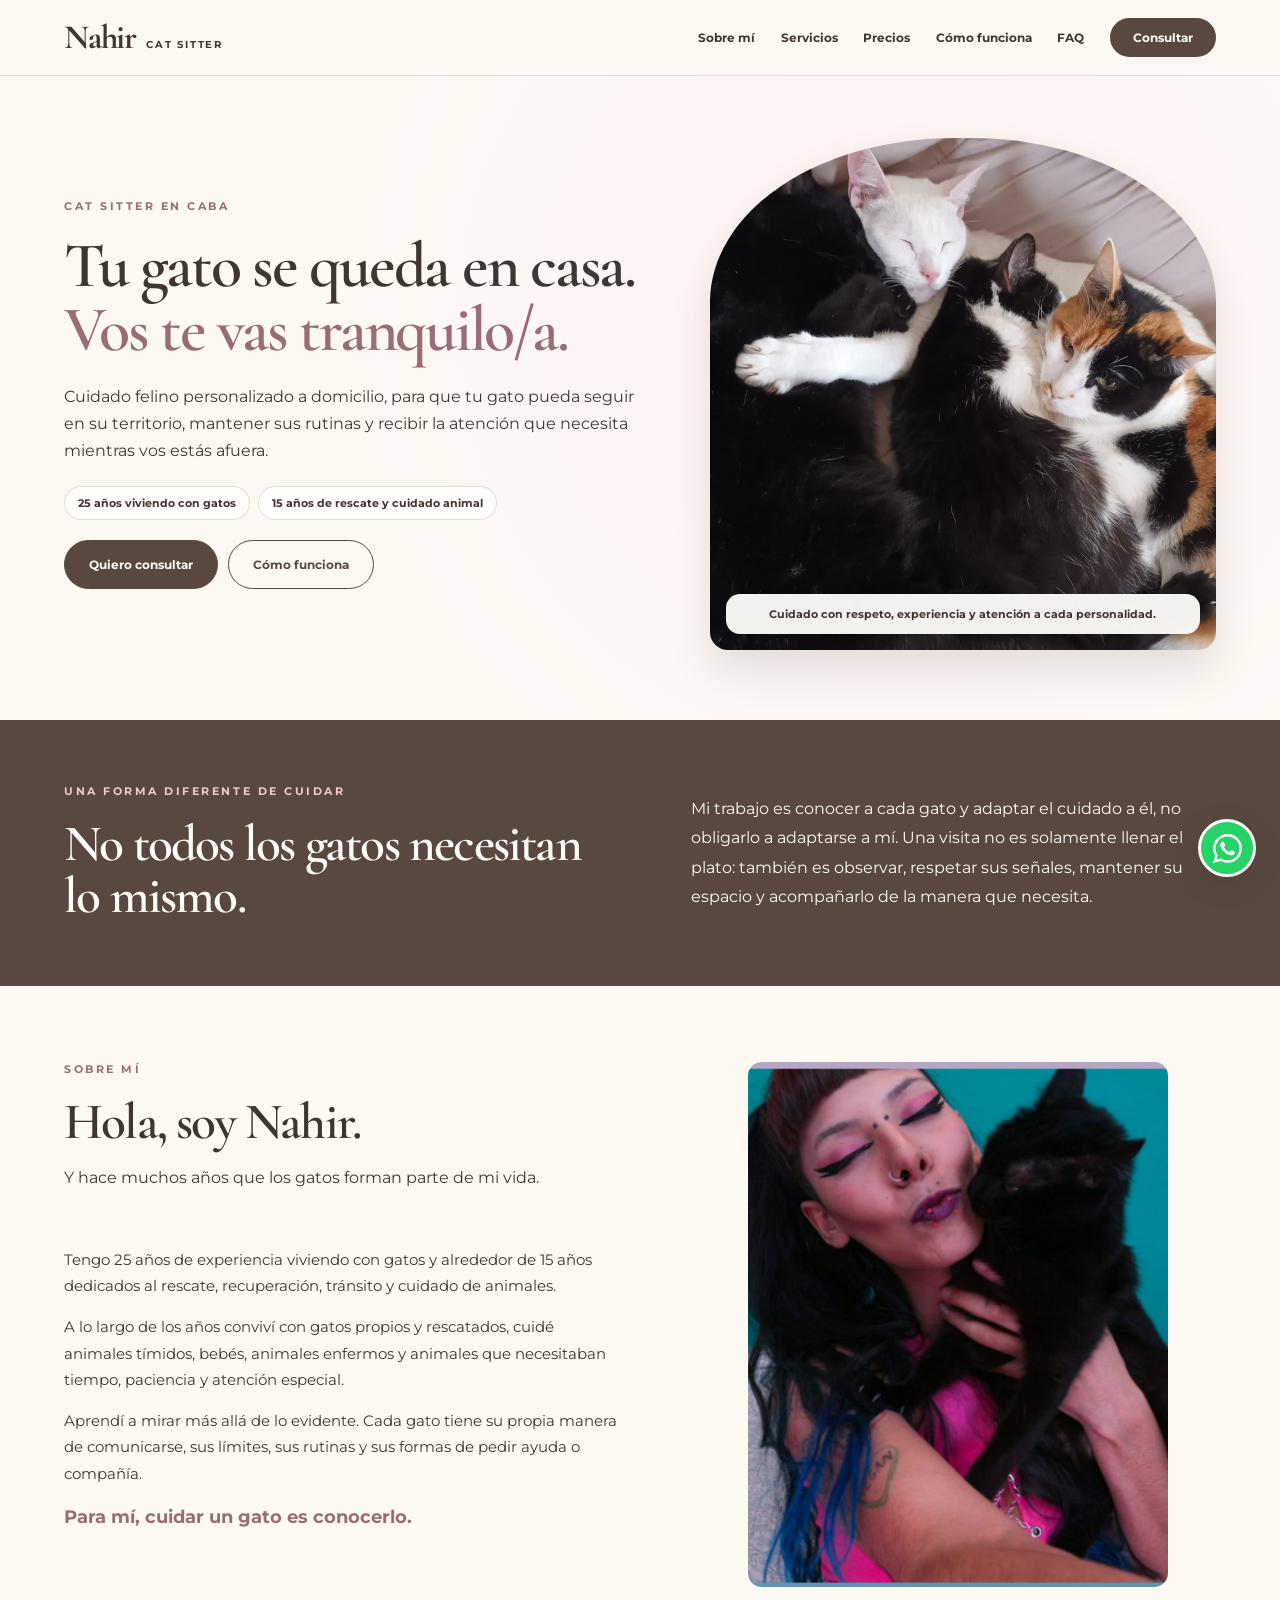
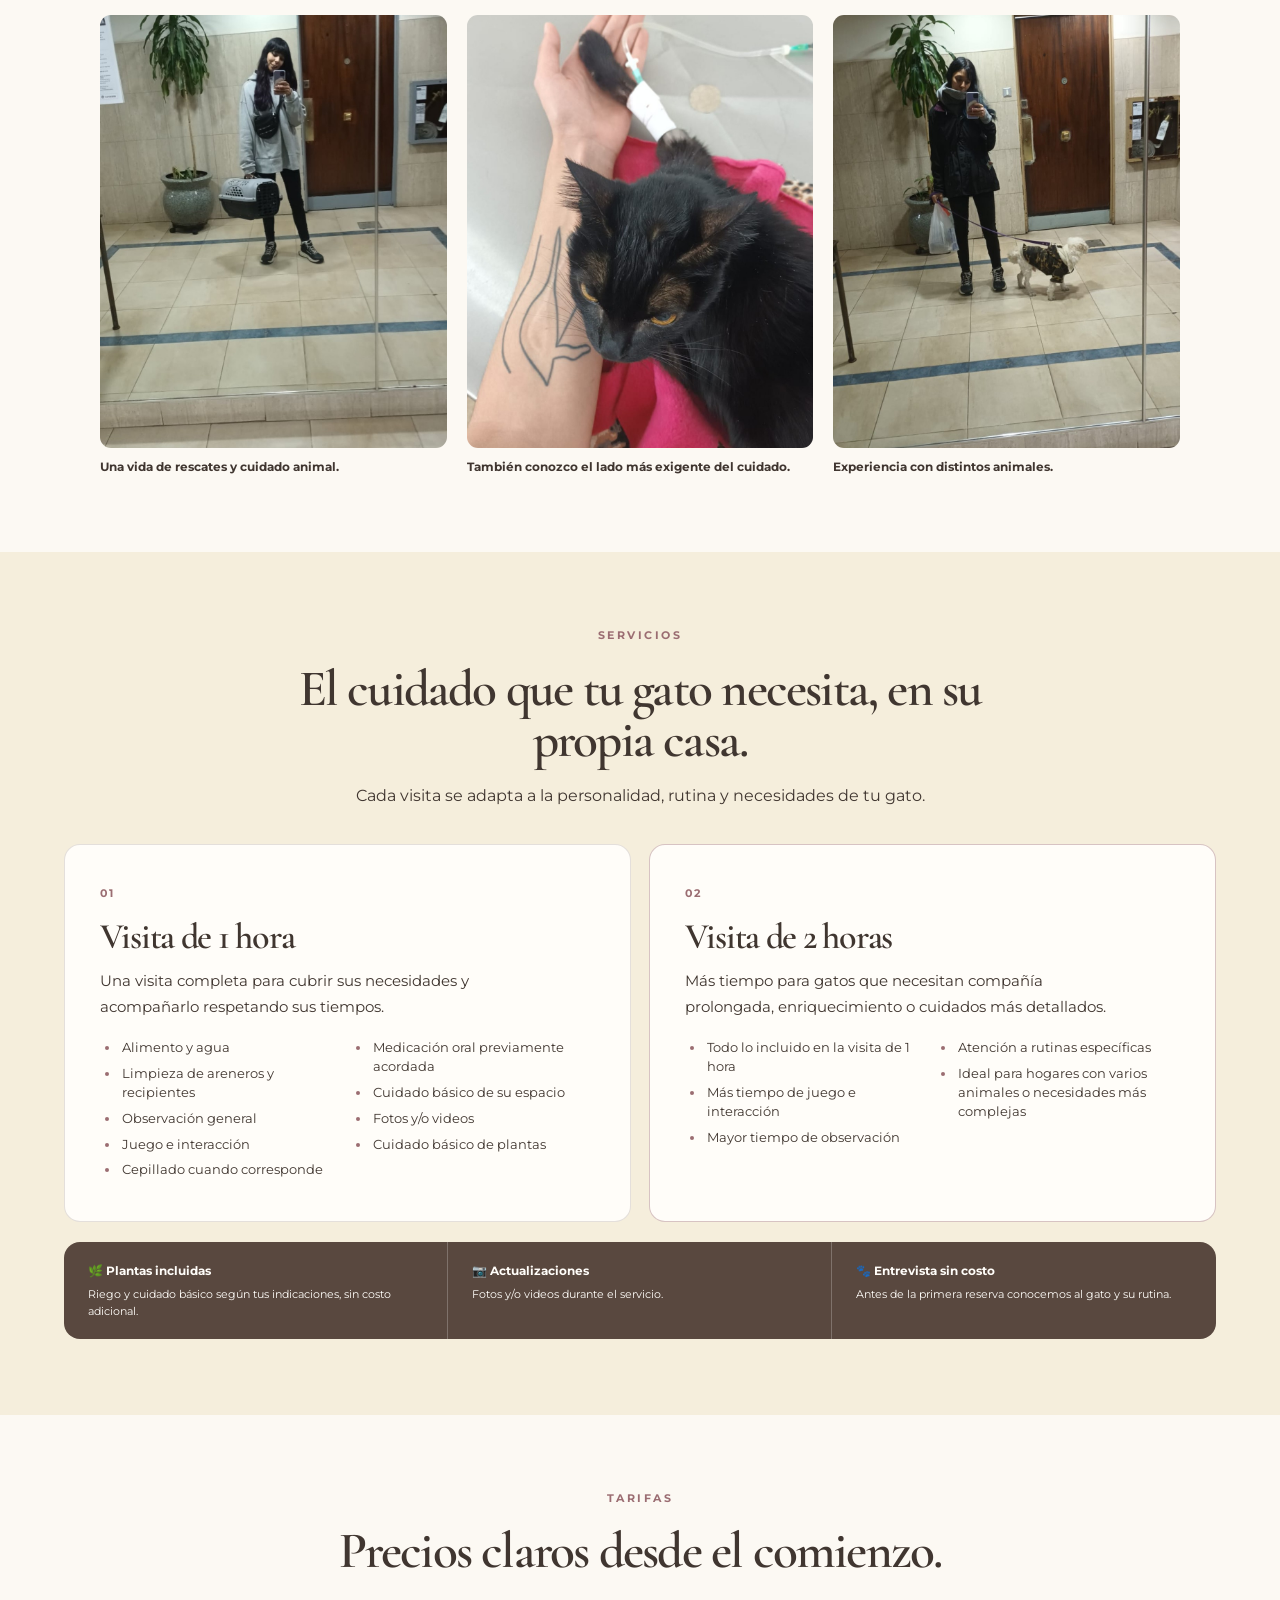
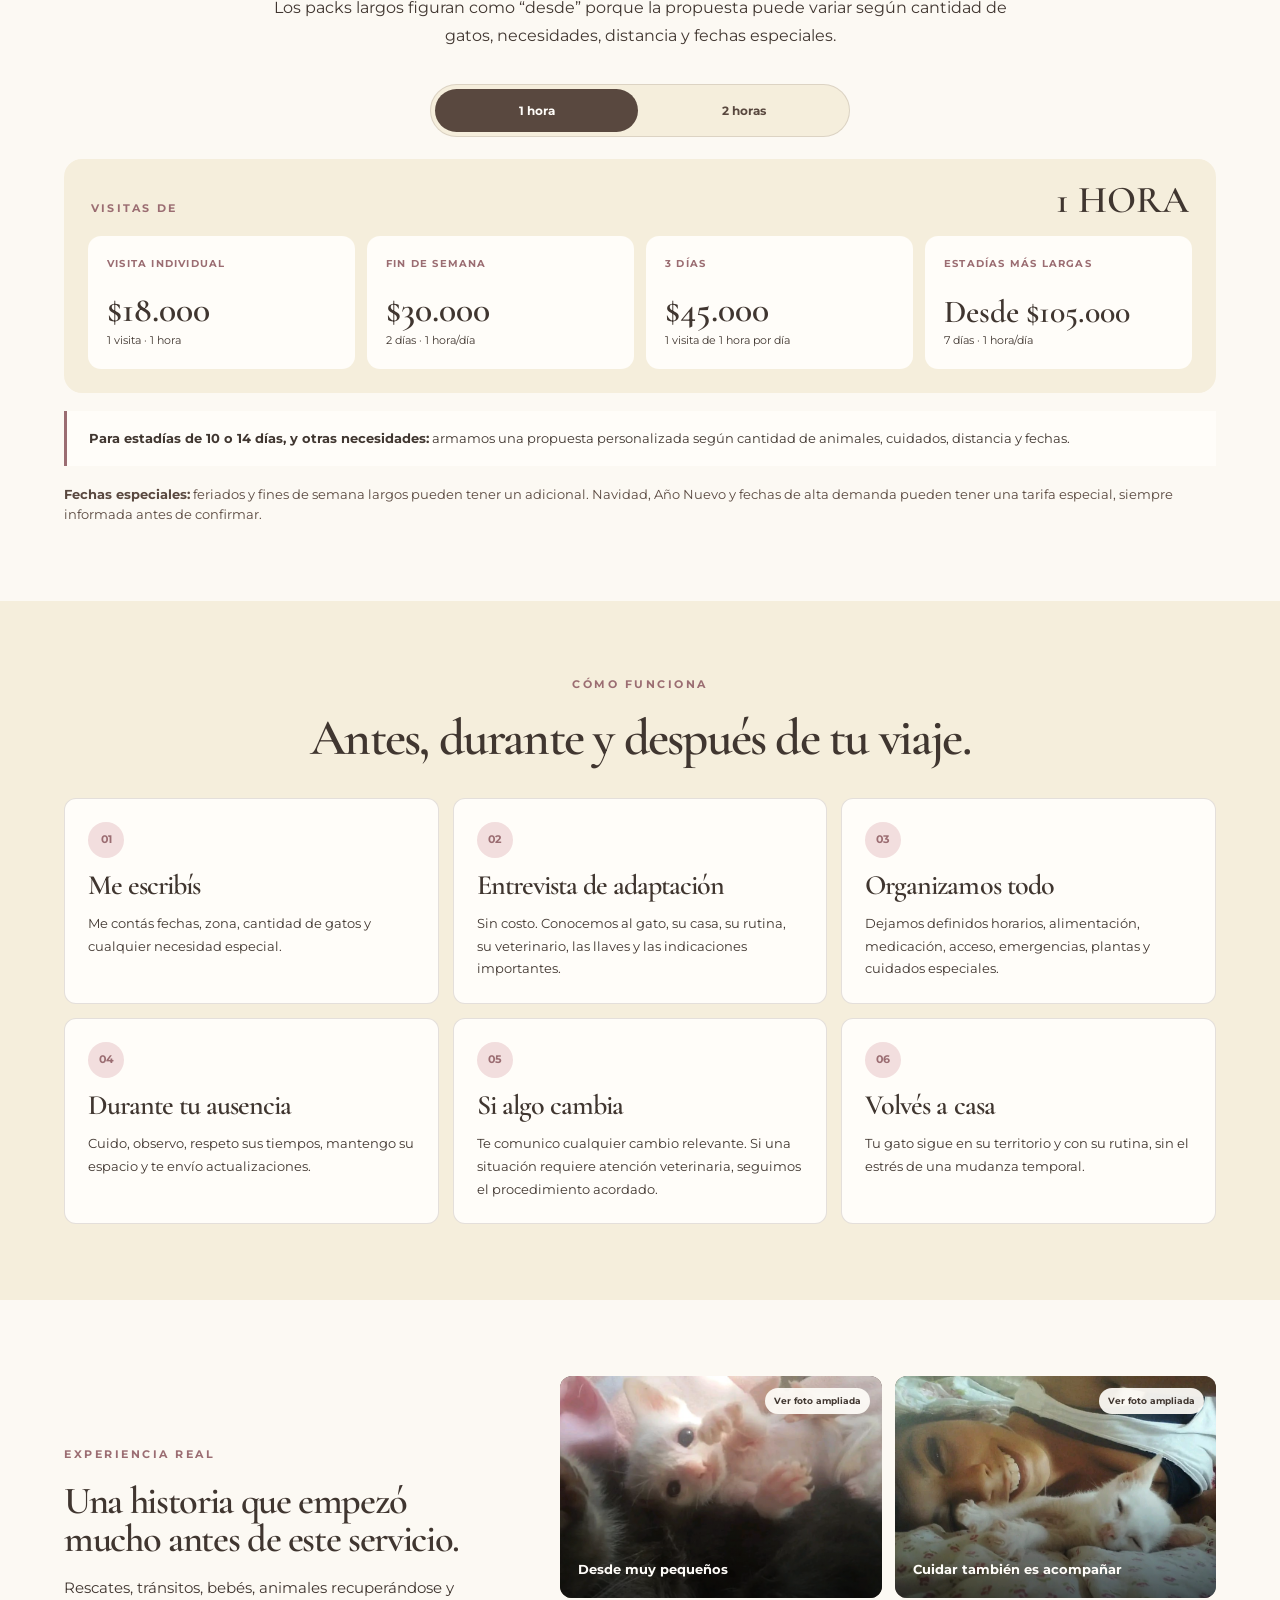
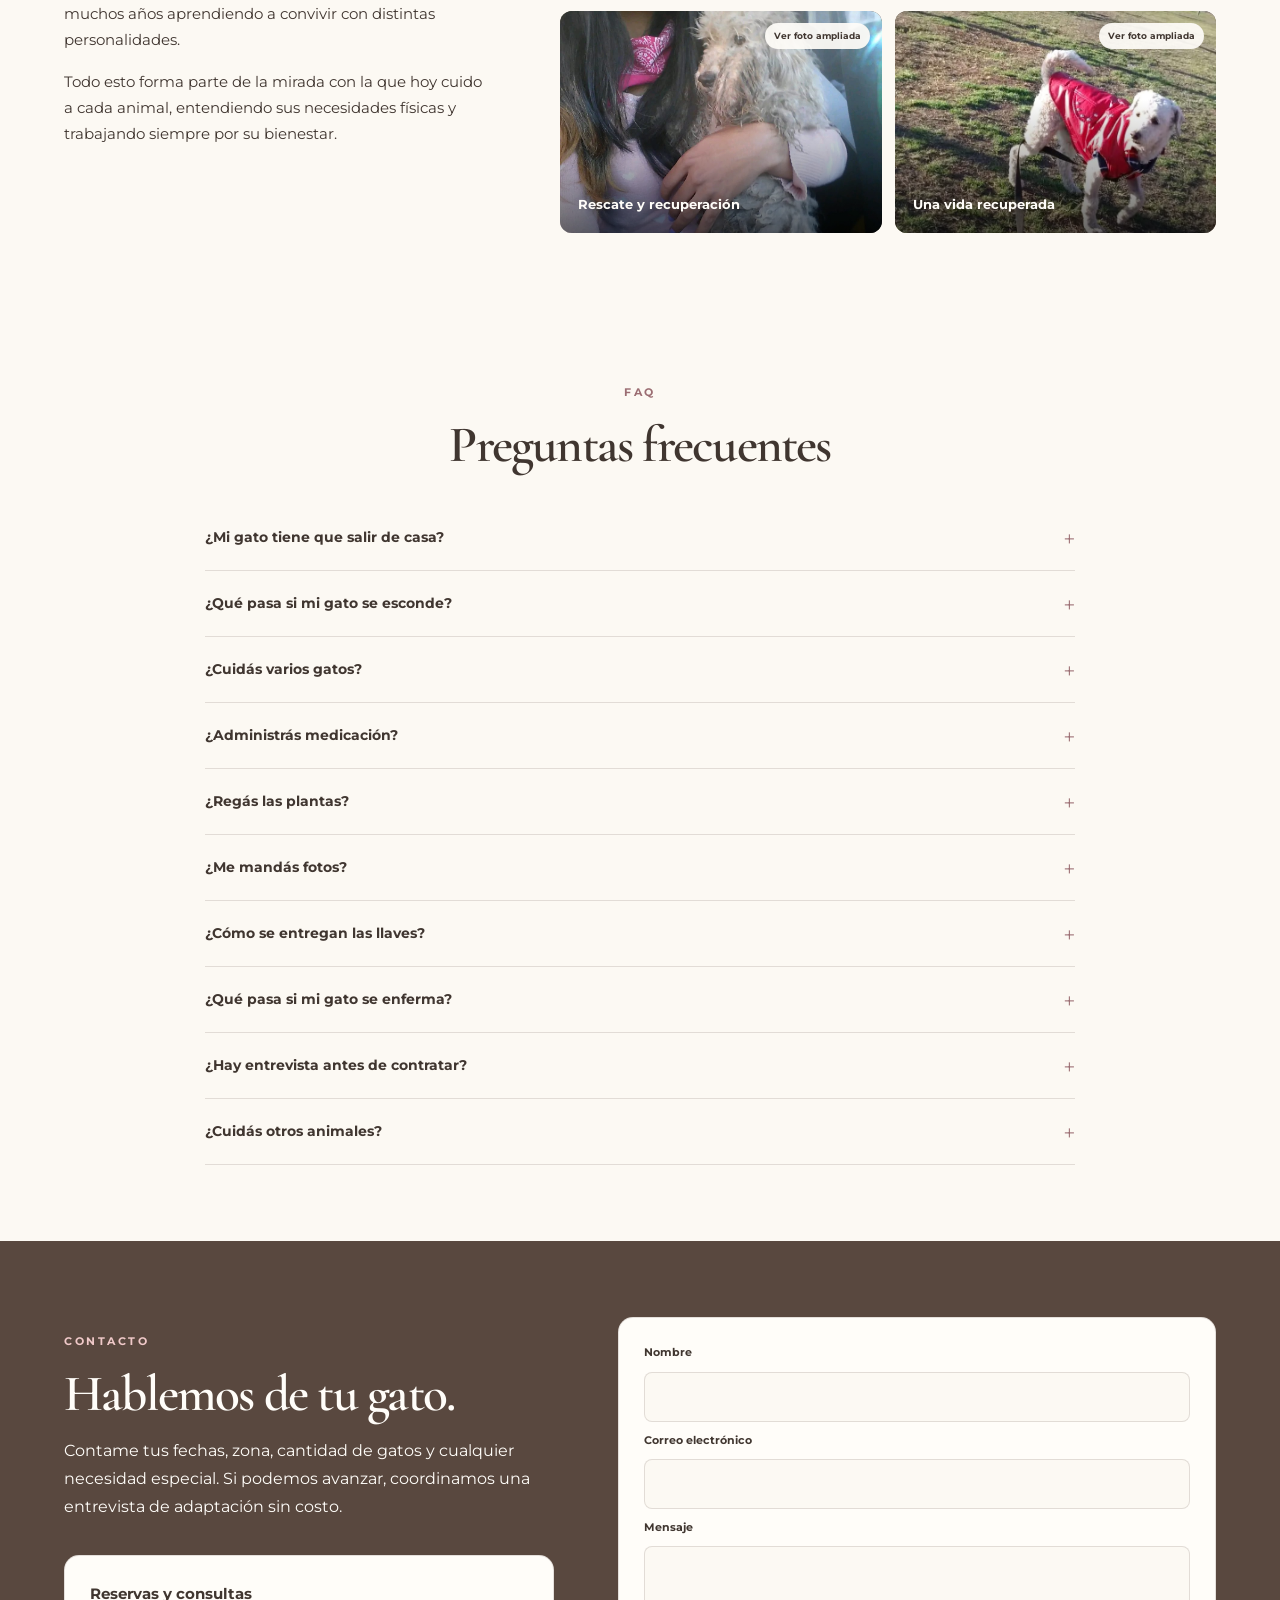
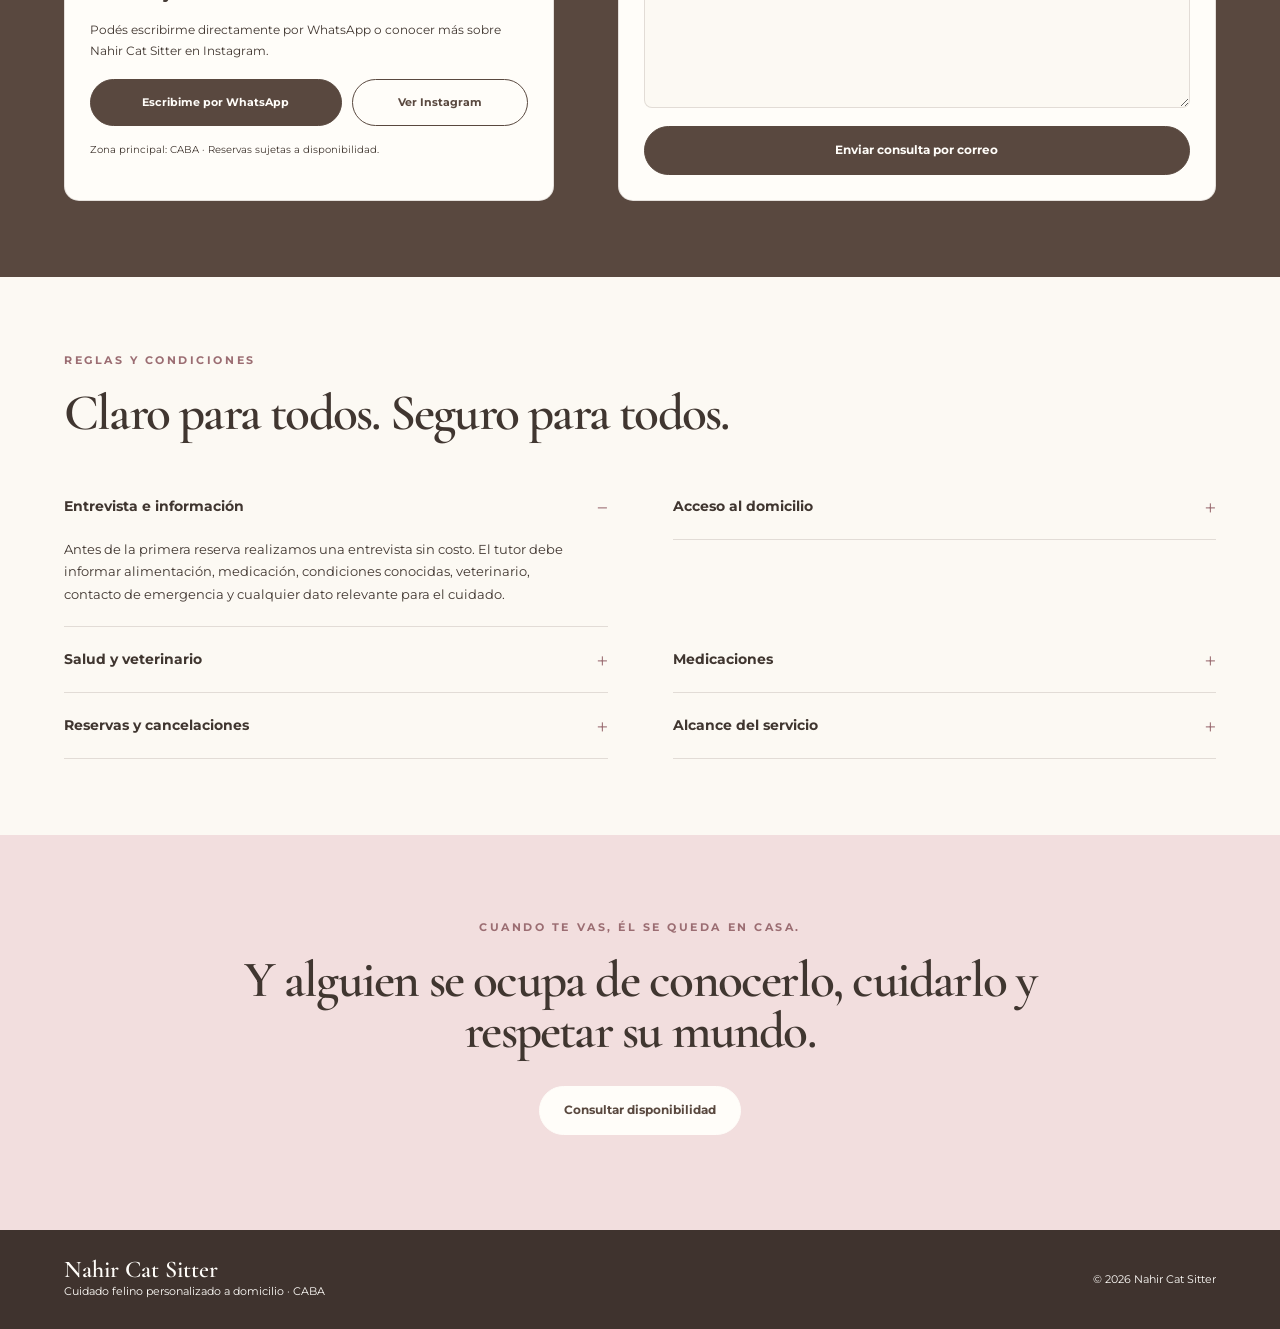
==== index.html @ d387326b "Build Nahir Cat Sitter site for Netlify" ====
<!doctype html>
<html lang="es">
<head>
  <meta charset="utf-8">
  <meta name="viewport" content="width=device-width, initial-scale=1">
  <meta name="description" content="Nahir Cat Sitter — cuidado felino personalizado a domicilio en CABA.">
  <meta name="theme-color" content="#fcf9f3">
  <title>Nahir Cat Sitter | Cuidado felino a domicilio en CABA</title>
  <link rel="icon" href="assets/favicon.svg" type="image/svg+xml">
  <link rel="preconnect" href="https://fonts.googleapis.com">
  <link rel="preconnect" href="https://fonts.gstatic.com" crossorigin>
  <link href="https://fonts.googleapis.com/css2?family=Cormorant+Garamond:wght@500;600;700&family=Montserrat:wght@400;500;600;700&display=swap" rel="stylesheet">
  <link rel="stylesheet" href="styles.css">
</head>
<body>
<header class="site-header">
  <a class="brand" href="#inicio" aria-label="Nahir Cat Sitter">Nahir <span>Cat Sitter</span></a>
  <button class="menu-toggle" type="button" aria-label="Abrir menú" aria-controls="main-nav" aria-expanded="false"><span></span><span></span></button>
  <nav class="nav" id="main-nav" aria-label="Navegación principal">
    <a href="#sobre-mi">Sobre mí</a>
    <a href="#servicios">Servicios</a>
    <a href="#precios">Precios</a>
    <a href="#como-funciona">Cómo funciona</a>
    <a href="#faq">FAQ</a>
    <a class="nav-cta" href="#contacto">Consultar</a>
  </nav>
</header>

<main>
<section id="inicio" class="hero">
  <div class="hero-copy">
    <p class="eyebrow">CAT SITTER EN CABA</p>
    <h1><span class="hero-line">Tu gato se queda en casa.</span><em>Vos te vas tranquilo/a.</em></h1>
    <p class="lead">Cuidado felino personalizado a domicilio, para que tu gato pueda seguir en su territorio, mantener sus rutinas y recibir la atención que necesita mientras vos estás afuera.</p>
    <div class="hero-proof">
      <span>25 años viviendo con gatos</span>
      <span>15 años de rescate y cuidado animal</span>
    </div>
    <div class="actions">
      <a class="button primary" href="#contacto">Quiero consultar</a>
      <a class="button secondary" href="#como-funciona">Cómo funciona</a>
    </div>
  </div>
  <div class="hero-image">
    <img src="assets/foto-6.jpg" alt="Cuatro gatos descansando y abrazados juntos en casa">
    <div class="image-note">Cuidado con respeto, experiencia y atención a cada personalidad.</div>
  </div>
</section>

<section class="statement">
  <div>
    <p class="eyebrow">UNA FORMA DIFERENTE DE CUIDAR</p>
    <h2>No todos los gatos necesitan lo mismo.</h2>
  </div>
  <p>Mi trabajo es conocer a cada gato y adaptar el cuidado a él, no obligarlo a adaptarse a mí. Una visita no es solamente llenar el plato: también es observar, respetar sus señales, mantener su espacio y acompañarlo de la manera que necesita.</p>
</section>

<section id="sobre-mi" class="section about">
  <div class="section-heading">
    <p class="eyebrow">SOBRE MÍ</p>
    <h2>Hola, soy Nahir.</h2>
    <p>Y hace muchos años que los gatos forman parte de mi vida.</p>
  </div>
  <div class="about-grid">
    <div class="about-text">
      <p>Tengo 25 años de experiencia viviendo con gatos y alrededor de 15 años dedicados al rescate, recuperación, tránsito y cuidado de animales.</p>
      <div class="about-more-text" id="about-more-text">
        <p>A lo largo de los años conviví con gatos propios y rescatados, cuidé animales tímidos, bebés, animales enfermos y animales que necesitaban tiempo, paciencia y atención especial.</p>
        <p>Aprendí a mirar más allá de lo evidente. Cada gato tiene su propia manera de comunicarse, sus límites, sus rutinas y sus formas de pedir ayuda o compañía.</p>
        <p><strong>Para mí, cuidar un gato es conocerlo.</strong></p>
      </div>
    </div>
    <div class="about-photo" id="about-photo">
      <img src="assets/foto-1.jpg" alt="Nahir junto a un gato negro">
    </div>
  </div>
  <div class="carousel-controls about-controls" id="about-controls" aria-label="Controles de fotos sobre Nahir">
    <button type="button" class="carousel-arrow" data-carousel-prev="story-gallery" aria-label="Foto anterior">←</button>
    <span class="carousel-count" data-carousel-count="story-gallery" aria-live="polite">1 / 3</span>
    <button type="button" class="carousel-arrow" data-carousel-next="story-gallery" aria-label="Foto siguiente">→</button>
  </div>
  <div class="story-gallery carousel-track" id="story-gallery">
    <figure><img src="assets/foto-5.jpg" alt="Nahir con una transportadora de mascotas"><figcaption>Una vida de rescates y cuidado animal.</figcaption></figure>
    <figure><img src="assets/foto-2.jpg" alt="Gato negro recibiendo cuidados"><figcaption>También conozco el lado más exigente del cuidado.</figcaption></figure>
    <figure><img src="assets/foto-3.jpg" alt="Nahir con un perro"><figcaption>Experiencia con distintos animales.</figcaption></figure>
  </div>
  <button class="about-toggle" type="button" aria-label="Leer más sobre Nahir" aria-expanded="false" aria-controls="about-more-text about-photo about-controls story-gallery">
    <svg viewBox="0 0 32 32" aria-hidden="true" focusable="false"><circle cx="6.5" cy="13" r="2.5"/><circle cx="12" cy="8" r="2.5"/><circle cx="20" cy="8" r="2.5"/><circle cx="25.5" cy="13" r="2.5"/><path d="M16 14c-2.7 0-4.1 2.7-6.8 5.2-1.7 1.6-2.3 3.1-1.6 4.6.6 1.4 2.1 2.2 3.7 2.2 1.9 0 2.8-1 4.7-1 1.9 0 2.8 1 4.7 1 1.6 0 3.1-.8 3.7-2.2.7-1.5.1-3-1.6-4.6C20.1 16.7 18.7 14 16 14Z"/></svg>
  </button>
</section>

<section id="servicios" class="section soft">
  <div class="section-heading centered">
    <p class="eyebrow">SERVICIOS</p>
    <h2>El cuidado que tu gato necesita, en su propia casa.</h2>
    <p>Cada visita se adapta a la personalidad, rutina y necesidades de tu gato.</p>
  </div>
  <div class="service-tabs mobile-only" role="tablist" aria-label="Duración de la visita">
    <button type="button" role="tab" aria-selected="true" aria-controls="service-one" id="service-tab-one">1 hora</button>
    <button type="button" role="tab" aria-selected="false" aria-controls="service-two" id="service-tab-two">2 horas</button>
  </div>
  <div class="cards two service-cards">
    <article class="card service-card active" id="service-one" role="tabpanel" aria-labelledby="service-tab-one">
      <span class="card-number">01</span>
      <h3>Visita de 1 hora</h3>
      <p>Una visita completa para cubrir sus necesidades y acompañarlo respetando sus tiempos.</p>
      <ul>
        <li>Alimento y agua</li><li>Limpieza de areneros y recipientes</li><li>Observación general</li>
        <li>Juego e interacción</li><li>Cepillado cuando corresponde</li><li>Medicación oral previamente acordada</li>
        <li>Cuidado básico de su espacio</li><li>Fotos y/o videos</li><li>Cuidado básico de plantas</li>
      </ul>
    </article>
    <article class="card featured service-card" id="service-two" role="tabpanel" aria-labelledby="service-tab-two">
      <span class="card-number">02</span>
      <h3>Visita de 2 horas</h3>
      <p>Más tiempo para gatos que necesitan compañía prolongada, enriquecimiento o cuidados más detallados.</p>
      <ul>
        <li>Todo lo incluido en la visita de 1 hora</li><li>Más tiempo de juego e interacción</li>
        <li>Mayor tiempo de observación</li><li>Atención a rutinas específicas</li>
        <li>Ideal para hogares con varios animales o necesidades más complejas</li>
      </ul>
    </article>
  </div>
  <div class="included">
    <div><strong>🌿 Plantas incluidas</strong><span>Riego y cuidado básico según tus indicaciones, sin costo adicional.</span></div>
    <div><strong>📷 Actualizaciones</strong><span>Fotos y/o videos durante el servicio.</span></div>
    <div><strong>🐾 Entrevista sin costo</strong><span>Antes de la primera reserva conocemos al gato y su rutina.</span></div>
  </div>
</section>

<section id="precios" class="section">
  <div class="section-heading centered">
    <p class="eyebrow">TARIFAS</p>
    <h2>Precios claros desde el comienzo.</h2>
    <p>Los packs largos figuran como “desde” porque la propuesta puede variar según cantidad de gatos, necesidades, distancia y fechas especiales.</p>
  </div>
  <div class="price-tabs" role="tablist" aria-label="Duración de la visita">
    <button type="button" role="tab" aria-selected="true" aria-controls="price-one" id="price-tab-one">1 hora</button>
    <button type="button" role="tab" aria-selected="false" aria-controls="price-two" id="price-tab-two">2 horas</button>
  </div>
  <div class="price-columns">
    <div class="price-column active" id="price-one" role="tabpanel" aria-labelledby="price-tab-one">
      <div class="price-column-head"><span>VISITAS DE</span><strong>1 HORA</strong></div>
      <div class="price-track carousel-track" id="price-track-one">
      <div class="price-card"><span>Visita individual</span><strong>$18.000</strong><small>1 visita · 1 hora</small></div>
      <div class="price-card"><span>Fin de semana</span><strong>$30.000</strong><small>2 días · 1 hora/día</small></div>
      <div class="price-card"><span>3 días</span><strong>$45.000</strong><small>1 visita de 1 hora por día</small></div>
      <div class="price-card long-pack"><span>Estadías más largas</span><strong>Desde $105.000</strong><small>7 días · 1 hora/día</small></div>
      </div>
      <div class="carousel-controls price-controls">
        <button type="button" class="carousel-arrow" data-carousel-prev="price-track-one" aria-label="Precio anterior">←</button>
        <span class="carousel-count" data-carousel-count="price-track-one" aria-live="polite">1 / 4</span>
        <button type="button" class="carousel-arrow" data-carousel-next="price-track-one" aria-label="Precio siguiente">→</button>
      </div>
    </div>
    <div class="price-column" id="price-two" role="tabpanel" aria-labelledby="price-tab-two">
      <div class="price-column-head"><span>VISITAS DE</span><strong>2 HORAS</strong></div>
      <div class="price-track carousel-track" id="price-track-two">
      <div class="price-card"><span>Visita individual</span><strong>$25.000</strong><small>1 visita · 2 horas</small></div>
      <div class="price-card"><span>Fin de semana</span><strong>$45.000</strong><small>2 días · 2 horas/día</small></div>
      <div class="price-card"><span>3 días</span><strong>$60.000</strong><small>1 visita de 2 horas por día</small></div>
      <div class="price-card long-pack"><span>Estadías más largas</span><strong>Desde $150.000</strong><small>7 días · 2 horas/día</small></div>
      </div>
      <div class="carousel-controls price-controls">
        <button type="button" class="carousel-arrow" data-carousel-prev="price-track-two" aria-label="Precio anterior">←</button>
        <span class="carousel-count" data-carousel-count="price-track-two" aria-live="polite">1 / 4</span>
        <button type="button" class="carousel-arrow" data-carousel-next="price-track-two" aria-label="Precio siguiente">→</button>
      </div>
    </div>
  </div>
  <div class="longer-stays">
    <strong>Para estadías de 10 o 14 días, y otras necesidades:</strong> armamos una propuesta personalizada según cantidad de animales, cuidados, distancia y fechas.
  </div>
  <div class="price-note">
    <strong>Fechas especiales:</strong> feriados y fines de semana largos pueden tener un adicional. Navidad, Año Nuevo y fechas de alta demanda pueden tener una tarifa especial, siempre informada antes de confirmar.
  </div>
</section>

<section id="como-funciona" class="section soft">
  <div class="section-heading centered">
    <p class="eyebrow">CÓMO FUNCIONA</p>
    <h2>Antes, durante y después de tu viaje.</h2>
  </div>
  <div class="steps">
    <div class="step"><b>01</b><h3>Me escribís</h3><p>Me contás fechas, zona, cantidad de gatos y cualquier necesidad especial.</p></div>
    <div class="step"><b>02</b><h3>Entrevista de adaptación</h3><p>Sin costo. Conocemos al gato, su casa, su rutina, su veterinario, las llaves y las indicaciones importantes.</p></div>
    <div class="step"><b>03</b><h3>Organizamos todo</h3><p>Dejamos definidos horarios, alimentación, medicación, acceso, emergencias, plantas y cuidados especiales.</p></div>
    <div class="step"><b>04</b><h3>Durante tu ausencia</h3><p>Cuido, observo, respeto sus tiempos, mantengo su espacio y te envío actualizaciones.</p></div>
    <div class="step"><b>05</b><h3>Si algo cambia</h3><p>Te comunico cualquier cambio relevante. Si una situación requiere atención veterinaria, seguimos el procedimiento acordado.</p></div>
    <div class="step"><b>06</b><h3>Volvés a casa</h3><p>Tu gato sigue en su territorio y con su rutina, sin el estrés de una mudanza temporal.</p></div>
  </div>
</section>

<section class="section experience">
  <div class="experience-copy">
    <p class="eyebrow">EXPERIENCIA REAL</p>
    <h2>Una historia que empezó mucho antes de este servicio.</h2>
    <p>Rescates, tránsitos, bebés, animales recuperándose y muchos años aprendiendo a convivir con distintas personalidades.</p>
    <p>Todo esto forma parte de la mirada con la que hoy cuido a cada animal, entendiendo sus necesidades físicas y trabajando siempre por su bienestar.</p>
  </div>
  <div class="carousel-controls experience-controls" aria-label="Controles de fotos de experiencia">
    <button type="button" class="carousel-arrow" data-carousel-prev="experience-gallery" aria-label="Foto anterior">←</button>
    <span class="carousel-count" data-carousel-count="experience-gallery" aria-live="polite">1 / 4</span>
    <button type="button" class="carousel-arrow" data-carousel-next="experience-gallery" aria-label="Foto siguiente">→</button>
  </div>
  <div class="experience-gallery carousel-track" id="experience-gallery">
    <button class="experience-photo" type="button" data-lightbox-src="assets/experiencia-bebes.jpg" data-lightbox-alt="Gatitos muy pequeños junto a un gato adulto">
      <img src="assets/experiencia-bebes.jpg" alt="Gatitos muy pequeños junto a un gato adulto">
      <span class="photo-caption">Desde muy pequeños</span><span class="photo-expand">Ver foto ampliada</span>
    </button>
    <button class="experience-photo" type="button" data-lightbox-src="assets/experiencia-durmiendo.jpg" data-lightbox-alt="Nahir descansando junto a un gatito">
      <img src="assets/experiencia-durmiendo.jpg" alt="Nahir descansando junto a un gatito">
      <span class="photo-caption">Cuidar también es acompañar</span><span class="photo-expand">Ver foto ampliada</span>
    </button>
    <button class="experience-photo" type="button" data-lightbox-src="assets/experiencia-nivian-rescate.jpg" data-lightbox-alt="Nahir sosteniendo a Nivian después de rescatarlo">
      <img src="assets/experiencia-nivian-rescate.jpg" alt="Nahir sosteniendo a Nivian después de rescatarlo">
      <span class="photo-caption">Rescate y recuperación</span><span class="photo-expand">Ver foto ampliada</span>
    </button>
    <button class="experience-photo" type="button" data-lightbox-src="assets/experiencia-nivian-libre.jpg" data-lightbox-alt="Nivian ya recuperado, disfrutando al aire libre">
      <img src="assets/experiencia-nivian-libre.jpg" alt="Nivian ya recuperado, disfrutando al aire libre">
      <span class="photo-caption">Una vida recuperada</span><span class="photo-expand">Ver foto ampliada</span>
    </button>
  </div>
</section>

<section id="faq" class="section">
  <div class="section-heading centered">
    <p class="eyebrow">FAQ</p>
    <h2>Preguntas frecuentes</h2>
  </div>
  <div class="faq">
    <details><summary>¿Mi gato tiene que salir de casa?</summary><p>No. El servicio está pensado para que pueda quedarse en su propio territorio y mantener sus rutinas.</p></details>
    <details><summary>¿Qué pasa si mi gato se esconde?</summary><p>No es un problema. No voy a forzarlo a salir. Observaré su estado dentro de las posibilidades y respetaré su espacio.</p></details>
    <details><summary>¿Cuidás varios gatos?</summary><p>Sí. La duración adecuada depende de la cantidad de animales y de la complejidad de sus cuidados.</p></details>
    <details><summary>¿Administrás medicación?</summary><p>Sí, medicación oral previamente explicada y acordada. No realizo inyecciones ni procedimientos veterinarios.</p></details>
    <details><summary>¿Regás las plantas?</summary><p>Sí. El riego y cuidado básico de las plantas está incluido sin costo adicional, siguiendo tus indicaciones.</p></details>
    <details><summary>¿Me mandás fotos?</summary><p>Sí. Durante el servicio recibirás fotos y/o videos y una actualización sobre cómo estuvo tu gato.</p></details>
    <details><summary>¿Cómo se entregan las llaves?</summary><p>Podemos coordinar entrega personal, portería o una persona de confianza. No realizo copias sin autorización.</p></details>
    <details><summary>¿Qué pasa si mi gato se enferma?</summary><p>No diagnostico ni reemplazo a un veterinario. Si observo un cambio importante, te lo comunico y seguimos el procedimiento acordado.</p></details>
    <details><summary>¿Hay entrevista antes de contratar?</summary><p>Sí. La primera entrevista de adaptación es sin costo y sirve para conocernos y organizar el cuidado.</p></details>
    <details><summary>¿Cuidás otros animales?</summary><p>Mi especialidad son los gatos. En casos determinados puedo cuidar pequeños animales domésticos si sus necesidades son compatibles con el servicio.</p></details>
  </div>
</section>

<section id="contacto" class="contact">
  <div>
    <p class="eyebrow">CONTACTO</p>
    <h2>Hablemos de tu gato.</h2>
    <p>Contame tus fechas, zona, cantidad de gatos y cualquier necesidad especial. Si podemos avanzar, coordinamos una entrevista de adaptación sin costo.</p>
  </div>
  <div class="contact-box">
    <p><strong>Reservas y consultas</strong></p>
    <p class="small">Podés escribirme directamente por WhatsApp o conocer más sobre Nahir Cat Sitter en Instagram.</p>
    <div class="contact-actions">
      <a class="button primary wide" href="https://wa.me/5491134686845?text=Hola%20Nahir%2C%20quiero%20consultar%20por%20el%20servicio%20de%20Cat%20Sitter." target="_blank" rel="noopener">Escribime por WhatsApp</a>
      <a class="button secondary wide" href="https://www.instagram.com/nahircatsitter" target="_blank" rel="noopener">Ver Instagram</a>
    </div>
    <p class="micro">Zona principal: CABA · Reservas sujetas a disponibilidad.</p>
  </div>
  <form class="contact-form" name="consulta" action="mailto:Nahirtranfo@outlook.com" method="post" enctype="text/plain">
    <label for="nombre">Nombre</label>
    <input id="nombre" name="nombre" type="text" autocomplete="name" required>
    <label for="email">Correo electrónico</label>
    <input id="email" name="email" type="email" autocomplete="email" required>
    <label for="mensaje">Mensaje</label>
    <textarea id="mensaje" name="mensaje" rows="5" required></textarea>
    <button class="button primary wide" type="submit">Enviar consulta por correo</button>
  </form>
</section>

<section class="section conditions">
  <div class="section-heading">
    <p class="eyebrow">REGLAS Y CONDICIONES</p>
    <h2>Claro para todos. Seguro para todos.</h2>
  </div>
  <div class="conditions-grid">
    <details open><summary>Entrevista e información</summary><p>Antes de la primera reserva realizamos una entrevista sin costo. El tutor debe informar alimentación, medicación, condiciones conocidas, veterinario, contacto de emergencia y cualquier dato relevante para el cuidado.</p></details>
    <details><summary>Acceso al domicilio</summary><p>La forma de entrega y devolución de llaves se acuerda previamente. Las llaves no se copian ni se entregan a terceros sin autorización.</p></details>
    <details><summary>Salud y veterinario</summary><p>Nahir Cat Sitter no brinda atención veterinaria ni diagnósticos. Si aparece una situación preocupante, se contacta al tutor y se sigue el procedimiento acordado.</p></details>
    <details><summary>Medicaciones</summary><p>Puede administrarse medicación oral previamente indicada y explicada. No se realizan inyecciones ni procedimientos veterinarios.</p></details>
    <details><summary>Reservas y cancelaciones</summary><p>Una consulta no implica una reserva. La reserva se confirma al acordar servicio, fechas, horarios y condiciones. Cancelaciones y modificaciones deben comunicarse con la mayor anticipación posible; las fechas de alta demanda pueden tener condiciones especiales.</p></details>
    <details><summary>Alcance del servicio</summary><p>Es un servicio de cuidado felino a domicilio. No reemplaza veterinaria, etología clínica, jardinería profesional ni otros servicios especializados.</p></details>
  </div>
</section>

<section class="final-cta">
  <p class="eyebrow">CUANDO TE VAS, ÉL SE QUEDA EN CASA.</p>
  <h2>Y alguien se ocupa de conocerlo, cuidarlo y respetar su mundo.</h2>
  <a class="button light" href="https://wa.me/5491134686845?text=Hola%20Nahir%2C%20quiero%20consultar%20por%20el%20servicio%20de%20Cat%20Sitter." target="_blank" rel="noopener">Consultar disponibilidad</a>
</section>
</main>

<a class="whatsapp-float" href="https://wa.me/5491134686845?text=Hola%20Nahir%2C%20quiero%20consultar%20por%20el%20servicio%20de%20Cat%20Sitter." target="_blank" rel="noopener" aria-label="Escribime por WhatsApp">
  <img src="assets/whatsapp.svg" alt="" aria-hidden="true">
</a>

<footer>
  <div><strong>Nahir Cat Sitter</strong><span>Cuidado felino personalizado a domicilio · CABA</span></div>
  <div>© 2026 Nahir Cat Sitter</div>
</footer>
<div class="lightbox" id="lightbox" aria-hidden="true" role="dialog" aria-modal="true" aria-label="Foto ampliada">
  <button class="lightbox-close" type="button" aria-label="Cerrar foto">×</button>
  <img id="lightbox-image" src="" alt="">
</div>
<script src="script.js"></script>
</body>
</html>
---- styles.css ----
:root {
  --paper: #fcf9f3;
  --white: #fffdf9;
  --ink: #403630;
  --brown: #59483f;
  --deep: #3f332e;
  --rose: #9b6d72;
  --blush: #f2dede;
  --cream: #f5eedc;
  --line: rgba(89,72,63,.16);
  --display: "Cormorant Garamond", Georgia, serif;
  --body: Montserrat, Arial, sans-serif;
}

* { box-sizing: border-box; }
html { scroll-behavior: smooth; scroll-padding-top: 90px; }
body { margin: 0; background: var(--paper); color: var(--ink); font-family: var(--body); font-size: 15px; line-height: 1.75; }
body.menu-open { overflow: hidden; }
img { display: block; max-width: 100%; }
button, input, textarea { font: inherit; }
button { cursor: pointer; }
a { color: inherit; }
section { scroll-margin-top: 80px; }
::selection { background: var(--blush); color: var(--deep); }
:focus-visible { outline: 3px solid var(--rose); outline-offset: 4px; }
.honeypot { position: absolute; left: -9999px; }

.site-header { position: sticky; top: 0; z-index: 30; display: flex; align-items: center; justify-content: space-between; height: 76px; padding: 0 max(5vw, calc((100vw - 1280px)/2)); background: rgba(252,249,243,.96); border-bottom: 1px solid var(--line); backdrop-filter: blur(16px); }
.brand { display: inline-flex; align-items: baseline; gap: 10px; text-decoration: none; white-space: nowrap; font: 700 34px/.8 var(--display); letter-spacing: -.035em; }
.brand span { font: 700 10px/1 var(--body); text-transform: uppercase; letter-spacing: .18em; }
.nav { display: flex; align-items: center; gap: clamp(17px,2vw,34px); }
.nav a { text-decoration: none; font-size: 12px; font-weight: 700; line-height: 1.3; transition: color .2s; }
.nav a:hover { color: var(--rose); }
.nav .nav-cta { color: var(--white); background: var(--brown); padding: 12px 23px; border-radius: 40px; }
.nav .nav-cta:hover { background: var(--deep); color: white; }
.menu-toggle { display: none; }

h1,h2,h3,p,figure { margin-top: 0; }
h1,h2,h3 { font-family: var(--display); line-height: 1; letter-spacing: -.035em; }
h1 { font-size: clamp(45px, 5vw, 70px); font-weight: 600; margin-bottom: 22px; }
h1 em { color: var(--rose); font-style: normal; }
.hero h1 .hero-line, .hero h1 em { display: block; white-space: nowrap; }
h2 { font-size: clamp(43px, 4vw, 61px); font-weight: 600; margin-bottom: 16px; }
h3 { font-size: 36px; font-weight: 600; margin-bottom: 13px; }
.eyebrow { font-size: 11px; font-weight: 700; letter-spacing: .23em; line-height: 1.4; color: var(--rose); margin-bottom: 20px; }
.button { display: inline-flex; align-items: center; justify-content: center; min-height: 49px; padding: 12px 24px; border: 1px solid var(--brown); border-radius: 40px; font-size: 12px; line-height: 1.35; font-weight: 700; text-align: center; text-decoration: none; transition: background .2s, color .2s, transform .2s; }
.button:hover { transform: translateY(-2px); }
.button.primary { background: var(--brown); color: var(--white); }
.button.primary:hover { background: var(--deep); }
.button.secondary { background: transparent; color: var(--brown); }
.button.secondary:hover { background: var(--cream); }
.button.light { color: var(--brown); background: var(--white); border-color: var(--white); }
.button.wide { width: 100%; }

.hero { display: grid; grid-template-columns: minmax(0,1.08fr) minmax(0,.92fr); align-items: center; gap: clamp(32px,4vw,64px); max-width: 1440px; min-height: 610px; margin: auto; padding: 62px clamp(24px,5vw,80px) 70px; background: radial-gradient(circle at 70% 38%, #fff1f0 0, transparent 55%); }
.hero-copy { min-width: 0; max-width: 670px; }
.hero .lead { max-width: 615px; font-size: clamp(15px,1.25vw,17px); line-height: 1.68; margin-bottom: 21px; }
.hero-proof { display: flex; flex-wrap: nowrap; gap: 8px; margin-bottom: 20px; }
.hero-proof span { display: inline-block; white-space: nowrap; padding: 9px 13px; background: var(--white); border: 1px solid var(--line); border-radius: 30px; font-size: 11px; font-weight: 700; line-height: 1.3; }
.actions { display: flex; flex-wrap: wrap; gap: 10px; }
.hero-image { position: relative; min-width: 0; height: clamp(430px,40vw,560px); overflow: hidden; border-radius: 48% 48% 18px 18px / 32% 32% 18px 18px; box-shadow: 0 20px 40px rgba(63,51,46,.13); }
.hero-image img { width: 100%; height: 100%; object-fit: cover; object-position: center 28%; }
.image-note { position: absolute; right: 16px; bottom: 16px; left: 16px; padding: 12px 15px; border-radius: 14px; background: rgba(255,253,249,.95); color: var(--ink); font-size: 11px; font-weight: 700; line-height: 1.5; text-align: center; }

.statement { display: grid; grid-template-columns: 1fr 1fr; align-items: center; gap: 8vw; padding: 64px max(5vw, calc((100vw - 1280px)/2)); background: var(--brown); color: var(--white); }
.statement .eyebrow { color: #f0c9c9; }
.statement h2 { max-width: 600px; margin: 0; }
.statement > p { max-width: 570px; margin: 0; font-size: 16px; line-height: 1.85; }

.section { padding: 76px max(5vw, calc((100vw - 1280px)/2)); }
.section.soft { background: var(--cream); }
.section-heading { max-width: 760px; margin-bottom: 34px; }
.section-heading.centered { text-align: center; margin-left: auto; margin-right: auto; }
.section-heading > p:last-child { font-size: 16px; margin: 0; }

.about { display: grid; grid-template-columns: minmax(0,1fr) minmax(0,.92fr); column-gap: clamp(40px,6vw,95px); align-items: start; }
.about .section-heading { grid-column: 1; grid-row: 1; margin-bottom: 16px; }
.about-grid { display: contents; }
.about-text { grid-column: 1; grid-row: 2; max-width: 580px; font-size: 15px; }
.about-text p { margin-bottom: 15px; }
.about-text strong { color: var(--rose); font-size: 18px; }
.about-toggle { display: none; }
.about-photo { grid-column: 2; grid-row: 1 / 3; justify-self: center; width: min(100%,420px); aspect-ratio: 4 / 5; overflow: hidden; border-radius: 14px; }
.about-photo img { width: 100%; height: 100%; object-fit: contain; object-position: center; }
.about-controls { grid-column: 1 / -1; }
.story-gallery { display: grid; grid-column: 1 / -1; grid-template-columns: repeat(3,1fr); gap: 20px; width: 100%; max-width: 1080px; margin: 28px auto 0; }
.story-gallery figure { margin: 0; }
.story-gallery img { width: 100%; aspect-ratio: 4 / 5; object-fit: contain; object-position: center; border-radius: 11px; }
.story-gallery figcaption { padding-top: 10px; font-size: 12px; font-weight: 700; line-height: 1.5; }

.cards.two { display: grid; grid-template-columns: repeat(2,minmax(0,1fr)); gap: 18px; }
.card { padding: clamp(24px,2.7vw,36px); background: var(--white); border: 1px solid var(--line); border-radius: 16px; }
.card.featured { border-color: rgba(155,109,114,.4); }
.card-number { display: inline-block; margin-bottom: 15px; color: var(--rose); font-size: 11px; font-weight: 700; letter-spacing: .2em; }
.card p { max-width: 450px; }
.card ul { margin: 18px 0 0; padding-left: 20px; columns: 2; column-gap: 26px; }
.card li { padding: 0 0 7px 2px; break-inside: avoid; font-size: 13px; line-height: 1.45; }
.card li::marker { color: var(--rose); }
.included { display: grid; grid-template-columns: repeat(3,1fr); margin-top: 20px; background: var(--brown); color: var(--white); border-radius: 16px; overflow: hidden; }
.included > div { display: flex; flex-direction: column; gap: 5px; padding: 18px 24px; border-right: 1px solid rgba(255,255,255,.23); }
.included > div:last-child { border-right: 0; }
.included strong { font-size: 12px; }
.included span { font-size: 11px; line-height: 1.6; }
.mobile-only { display: none; }

.price-tabs { display: flex; gap: 4px; width: min(100%,420px); padding: 4px; margin: 0 auto 22px; background: var(--cream); border: 1px solid var(--line); border-radius: 40px; }
.price-tabs button { flex: 1; min-height: 43px; border: 0; border-radius: 30px; background: transparent; color: var(--brown); font-size: 12px; font-weight: 700; }
.price-tabs button[aria-selected="true"] { background: var(--brown); color: var(--white); }
.price-columns { max-width: 1280px; margin: auto; }
.price-column { display: none; padding: 24px; border-radius: 18px; background: var(--cream); }
.price-column.active { display: block; }
.price-column:nth-child(2) { background: var(--blush); }
.price-column-head { display: flex; align-items: baseline; justify-content: space-between; gap: 12px; padding: 0 3px 18px; }
.price-column-head span { color: var(--rose); font-size: 11px; font-weight: 700; letter-spacing: .2em; white-space: nowrap; }
.price-column-head strong { font: 600 38px/.9 var(--display); white-space: nowrap; }
.price-track { display: grid; grid-template-columns: repeat(4,minmax(0,1fr)); gap: 12px; }
.price-card { display: flex; flex-direction: column; min-width: 0; min-height: 133px; padding: 19px; background: var(--white); border-radius: 13px; }
.price-card span { font-size: 10px; font-weight: 700; letter-spacing: .12em; text-transform: uppercase; color: var(--rose); }
.price-card strong { margin: auto 0 4px; font: 600 clamp(25px,2.8vw,36px)/.94 var(--display); overflow-wrap: normal; }
.price-card.long-pack strong { font-size: clamp(24px,2.5vw,32px); }
.price-card small { font-size: 11px; }
.longer-stays, .price-note { max-width: 1280px; margin: 18px auto 0; font-size: 13px; line-height: 1.6; }
.longer-stays { padding: 17px 22px; border-left: 3px solid var(--rose); background: var(--white); }
.price-note { color: var(--brown); }
.carousel-controls { display: none; }

.steps { display: grid; grid-template-columns: repeat(3,minmax(0,1fr)); gap: 14px; }
.step { padding: 23px; background: var(--white); border: 1px solid var(--line); border-radius: 12px; }
.step b { display: inline-grid; place-items: center; width: 36px; height: 36px; margin-bottom: 13px; border-radius: 50%; color: var(--rose); background: var(--blush); font-size: 11px; }
.step h3 { font-size: 28px; }
.step p { margin: 0; font-size: 13px; }

.experience { display: grid; grid-template-columns: .78fr 1.22fr; column-gap: clamp(40px,6vw,90px); align-items: center; }
.experience-copy { max-width: 500px; }
.experience-copy h2 { font-size: clamp(29px,3vw,39px); }
.experience-copy p:not(.eyebrow) { font-size: 15px; }
.experience-gallery { display: grid; grid-template-columns: repeat(2,minmax(0,1fr)); gap: 13px; }
.experience-photo { position: relative; display: block; aspect-ratio: 1.45; padding: 0; overflow: hidden; border: 0; border-radius: 12px; color: var(--white); background: var(--brown); text-align: left; }
.experience-photo img { position: absolute; inset: 0; width: 100%; height: 100%; object-fit: cover; transition: transform .3s; }
.experience-photo:hover img { transform: scale(1.05); }
.experience-photo::after { content: ""; position: absolute; inset: 40% 0 0; background: linear-gradient(transparent,rgba(0,0,0,.6)); pointer-events: none; }
.photo-caption { position: absolute; bottom: 20px; left: 18px; right: 18px; z-index: 1; font-size: 13px; font-weight: 700; line-height: 1.4; }
.photo-expand { position: absolute; top: 12px; right: 12px; z-index: 1; padding: 5px 9px; border-radius: 30px; background: rgba(255,253,249,.92); color: var(--ink); font-size: 9px; font-weight: 700; }

.faq { max-width: 870px; margin: auto; }
details { border-bottom: 1px solid var(--line); }
summary { position: relative; display: block; padding: 22px 46px 22px 0; list-style: none; cursor: pointer; font-size: 14px; font-weight: 700; line-height: 1.5; }
summary::-webkit-details-marker { display: none; }
summary::after { content: "+"; position: absolute; top: 17px; right: 0; font: 400 27px/1 var(--display); color: var(--rose); }
details[open] summary::after { content: "−"; }
details p { max-width: 740px; margin: -1px 30px 20px 0; font-size: 13px; }

.contact { display: grid; grid-template-columns: minmax(0,.9fr) minmax(0,1.1fr); grid-template-rows: auto auto; gap: 18px clamp(38px,5vw,75px); padding: 76px max(5vw, calc((100vw - 1280px)/2)); color: var(--white); background: var(--brown); }
.contact > div:first-child { grid-column: 1; grid-row: 1; align-self: end; max-width: 580px; }
.contact .eyebrow { color: #f0c9c9; }
.contact h2 { max-width: 520px; }
.contact > div:first-child > p:last-child { font-size: 16px; }
.contact-box, .contact-form { padding: 25px; border: 1px solid var(--line); border-radius: 15px; background: var(--white); color: var(--ink); }
.contact-box { grid-column: 1; grid-row: 2; }
.contact-form { grid-column: 2; grid-row: 1 / 3; align-self: stretch; }
.contact-box p { margin-bottom: 12px; }
.contact-box .small { font-size: 12px; }
.contact-actions { display: grid; grid-template-columns: minmax(0,1fr) minmax(0,.7fr); gap: 10px; margin-top: 18px; }
.contact-actions .button { min-height: 47px; padding: 9px 10px; font-size: 11px; }
.contact-box .button.primary, .contact-form .button.primary { background: var(--brown); color: var(--white); border-color: var(--brown); }
.contact-box .button.secondary { color: var(--brown); border-color: var(--brown); }
.contact-box .button.secondary:hover { background: var(--cream); }
.contact-box .micro { margin: 15px 0 0; font-size: 10px; }
.contact-form { display: grid; align-content: center; gap: 9px; }
.contact-form label { font-size: 11px; font-weight: 700; }
.contact-form input, .contact-form textarea { width: 100%; padding: 10px 13px; color: var(--ink); background: var(--paper); border: 1px solid var(--line); border-radius: 8px; font-size: 16px; }
.contact-form input:focus, .contact-form textarea:focus { border-color: var(--rose); outline: 2px solid rgba(155,109,114,.2); }
.contact-form textarea { min-height: 115px; resize: vertical; }
.contact-form .button { margin-top: 9px; }

.conditions { background: var(--paper); }
.conditions-grid { display: grid; grid-template-columns: 1fr 1fr; column-gap: 65px; }
.conditions-grid details { align-self: start; }
.conditions-grid details:first-child { grid-column: 1; }
.final-cta { padding: 85px 5vw 95px; background: var(--blush); text-align: center; }
.final-cta h2 { max-width: 850px; margin: 0 auto 28px; }
footer { display: flex; justify-content: space-between; align-items: center; gap: 24px; padding: 28px max(5vw, calc((100vw - 1280px)/2)); background: var(--deep); color: var(--white); font-size: 11px; }
footer > div:first-child { display: flex; flex-direction: column; }
footer strong { font: 600 24px/1 var(--display); }

.whatsapp-float { position: fixed; z-index: 29; right: 24px; bottom: 23px; display: grid; place-items: center; width: 58px; height: 58px; border: 3px solid var(--white); border-radius: 50%; background: #25d366; box-shadow: 0 8px 25px rgba(63,51,46,.25); transition: transform .2s, box-shadow .2s; }
.whatsapp-float:hover { transform: translateY(-3px); box-shadow: 0 11px 28px rgba(63,51,46,.28); }
.whatsapp-float img { display: block; width: 29px; height: 29px; filter: brightness(0) invert(1); }
.whatsapp-float.is-hidden { opacity: 0; pointer-events: none; transform: scale(.8); }

.lightbox { position: fixed; inset: 0; z-index: 50; display: none; align-items: center; justify-content: center; padding: 55px 20px 25px; background: rgba(20,15,13,.93); }
.lightbox[aria-hidden="false"] { display: flex; }
.lightbox img { max-width: 100%; max-height: 100%; object-fit: contain; }
.lightbox-close { position: absolute; top: 14px; right: 20px; width: 40px; height: 40px; border: 0; background: transparent; color: white; font-size: 37px; line-height: 1; }
.thank-you { display: flex; flex-direction: column; align-items: flex-start; justify-content: center; min-height: calc(100dvh - 76px); max-width: 740px; margin: auto; padding: 70px 25px; }
.thank-you h1 { font-size: clamp(60px,10vw,104px); }
.thank-you p:not(.eyebrow) { font-size: 17px; margin-bottom: 30px; }

@media (max-width: 1050px) {
  .nav { gap: 15px; }
  .nav a { font-size: 11px; }
  .hero { min-height: 600px; }
  .price-card { min-height: 142px; padding: 18px; }
  .price-card strong { font-size: 33px; }
}

@media (max-width: 900px) {
  html { scroll-padding-top: 70px; }
  body { font-size: 14px; }
  .site-header { height: 67px; padding: 0 22px; }
  .brand { font-size: 29px; }
  .brand span { font-size: 9px; }
  .menu-toggle { display: flex; flex-direction: column; justify-content: center; gap: 6px; width: 40px; height: 40px; padding: 7px; border: 0; background: transparent; }
  .menu-toggle span { display: block; width: 23px; height: 2px; background: var(--deep); border-radius: 4px; transition: transform .2s; }
  .menu-toggle[aria-expanded="true"] span:first-child { transform: translateY(4px) rotate(45deg); }
  .menu-toggle[aria-expanded="true"] span:last-child { transform: translateY(-4px) rotate(-45deg); }
  .nav { position: fixed; top: 67px; left: 0; right: 0; display: none; flex-direction: column; align-items: stretch; gap: 0; max-height: calc(100dvh - 67px); overflow-y: auto; padding: 18px 22px 28px; background: var(--paper); border-bottom: 1px solid var(--line); box-shadow: 0 18px 30px rgba(63,51,46,.12); }
  .nav.open { display: flex; }
  .nav a { display: flex; align-items: center; justify-content: flex-end; min-height: 45px; padding: 8px 0; border-bottom: 1px solid var(--line); font-size: 13px; text-align: right; }
  .nav .nav-cta { justify-content: center; margin-top: 12px; padding: 12px 20px; text-align: center; }
  h1 { font-size: clamp(28px,8.8vw,54px); line-height: 1.05; margin-bottom: 0; }
  h2 { font-size: clamp(38px,9.2vw,49px); }
  h3 { font-size: 30px; }
  .eyebrow { font-size: 10px; margin-bottom: 10px; }
  .hero { display: flex; flex-direction: column; gap: 0; min-height: 0; padding: 36px 22px 44px; }
  .hero-copy { display: contents; }
  .hero .eyebrow { align-self: stretch; order: 1; }
  .hero h1 { align-self: stretch; order: 2; }
  .hero-image { order: 3; align-self: center; width: min(100%,440px); height: min(102vw,410px); margin: 17px 0 18px; border-radius: 48% 48% 18px 18px / 31% 31% 18px 18px; }
  .hero-image img { height: 100%; }
  .image-note { right: 12px; bottom: 12px; left: 12px; padding: 10px 12px; font-size: 10px; }
  .hero .lead { order: 4; align-self: stretch; margin-bottom: 16px; font-size: 14px; line-height: 1.6; }
  .hero .actions { order: 5; align-self: stretch; }
  .hero .actions .button { flex: 1; min-width: 0; padding: 10px 8px; font-size: 11px; }
  .hero-proof { order: 6; align-self: stretch; gap: 3px; margin: 15px 0 0; }
  .hero-proof span { padding: 7px 2px; font-size: clamp(8px,2.3vw,10px); letter-spacing: -.065em; }
  .statement { grid-template-columns: 1fr; gap: 15px; padding: 47px 22px; }
  .statement h2 { font-size: clamp(30px,8vw,44px); }
  .statement > p { font-size: 14px; }
  .section { padding: 50px 22px; }
  .section-heading { margin-bottom: 24px; }
  .section-heading > p:last-child { font-size: 14px; }
  .about { display: block; }
  .about-grid { display: grid; grid-template-columns: 1fr; gap: 10px; }
  .about-text, .about-photo { grid-column: auto; grid-row: auto; }
  .about-text { font-size: 14px; }
  .about-text p { margin-bottom: 13px; }
  .about-toggle { position: relative; display: grid; place-items: center; width: 54px; height: 54px; margin: 9px auto -4px; padding: 10px; border: 0; border-radius: 50%; background: transparent; color: var(--rose); }
  .about-toggle svg { width: 32px; height: 32px; fill: currentColor; animation: paw-nudge 2.7s ease-in-out infinite; }
  .about-toggle::before { content: ""; position: absolute; inset: 2px; border: 1px solid currentColor; border-radius: 50%; opacity: 0; animation: paw-halo 2.7s ease-out infinite; pointer-events: none; }
  .about.expanded .about-toggle svg, .about.expanded .about-toggle::before { animation: none; }
  .about-more-text { max-height: 0; overflow: hidden; opacity: 0; visibility: hidden; transition: max-height .6s ease, opacity .4s ease, margin .6s ease, visibility 0s linear .6s; }
  .about.expanded .about-more-text { max-height: 700px; margin-top: 19px; opacity: 1; visibility: visible; transition: max-height .6s ease, opacity .4s ease, margin .6s ease; }
  .about:not(.expanded) .about-photo, .about:not(.expanded) .about-controls, .about:not(.expanded) .story-gallery { display: none; }
  .about.expanded .about-photo, .about.expanded .about-controls, .about.expanded .story-gallery { animation: about-unfold .4s ease-out both; }
  .about-photo { width: min(100%,360px); height: auto; margin: 0 auto; border-radius: 12px; }
  .carousel-track { display: flex; gap: 13px; overflow-x: auto; overscroll-behavior-inline: contain; scroll-snap-type: x mandatory; scrollbar-width: none; }
  .carousel-track::-webkit-scrollbar { display: none; }
  .story-gallery { margin-top: 13px; }
  .story-gallery figure { flex: 0 0 min(72vw,300px); scroll-snap-align: start; }
  .story-gallery img { aspect-ratio: 4 / 5; }
  #servicios .section-heading h2 { font-size: clamp(24px,6.8vw,42px); }
  #precios .section-heading h2 { font-size: clamp(22.5px,6vw,40px); white-space: nowrap; letter-spacing: -.045em; }
  .experience-copy h2 { font-size: clamp(23px,6.5vw,38px); }
  .final-cta h2 { font-size: clamp(20px,5.3vw,38px); }
  .carousel-controls { display: flex; align-items: center; justify-content: flex-end; gap: 15px; margin-top: 13px; }
  .about-controls { margin-top: 18px; }
  .carousel-arrow { display: grid; place-items: center; width: 34px; height: 34px; border: 1px solid var(--line); border-radius: 50%; background: var(--white); color: var(--brown); font-size: 18px; line-height: 1; }
  .carousel-arrow:disabled { opacity: .38; cursor: default; }
  .carousel-count { color: var(--rose); font-size: 11px; font-weight: 700; min-width: 32px; text-align: center; }
  .mobile-only { display: flex; }
  .service-tabs, .price-tabs { gap: 4px; width: 100%; padding: 4px; margin: 0 0 14px; background: var(--white); border: 1px solid var(--line); border-radius: 40px; }
  .service-tabs button, .price-tabs button { flex: 1; min-height: 41px; border: 0; border-radius: 30px; background: transparent; color: var(--brown); font-size: 12px; font-weight: 700; }
  .service-tabs button[aria-selected="true"], .price-tabs button[aria-selected="true"] { background: var(--brown); color: var(--white); }
  .cards.two { display: block; }
  .service-card { display: none; padding: 20px; }
  .service-card.active { display: block; }
  .card-number { margin-bottom: 13px; }
  .card ul { columns: 1; margin-top: 14px; }
  .card li { padding-bottom: 5px; font-size: 12px; }
  .included { grid-template-columns: 1fr; margin-top: 14px; }
  .included > div { padding: 12px 17px; border-right: 0; border-bottom: 1px solid rgba(255,255,255,.23); }
  .included > div:last-child { border-bottom: 0; }
  .price-columns { display: block; }
  .price-column { display: none; padding: 18px 13px 15px; }
  .price-column.active { display: block; }
  .price-column-head { padding: 0 5px 15px; }
  .price-column-head strong { font-size: clamp(28px,8vw,34px); }
  .price-track { display: flex; gap: 11px; padding: 0 1px; }
  .price-card { flex: 0 0 min(74vw,290px); min-height: 140px; padding: 17px; scroll-snap-align: start; }
  .price-card strong { font-size: 34px; }
  .price-card.long-pack strong { font-size: 30px; }
  .price-controls { justify-content: center; margin-top: 13px; }
  .longer-stays, .price-note { font-size: 12px; }
  .longer-stays { padding: 18px; }
  .steps { grid-template-columns: 1fr; gap: 0; }
  .step { display: grid; grid-template-columns: 38px 1fr; column-gap: 13px; padding: 14px 0; background: transparent; border: 0; border-bottom: 1px solid var(--line); border-radius: 0; }
  .step b { grid-row: 1/3; margin: 0; }
  .step h3 { font-size: 25px; margin: 0 0 5px; }
  .step p { font-size: 12px; }
  .experience { display: flex; flex-direction: column; align-items: stretch; }
  .experience-copy { max-width: none; }
  .experience-copy p:not(.eyebrow) { font-size: 14px; }
  .experience-controls { order: 2; margin: 4px 0 15px; }
  .experience-gallery { order: 3; }
  .experience-photo { flex: 0 0 min(76vw,310px); aspect-ratio: 1.35; scroll-snap-align: start; }
  .faq summary { padding-top: 18px; padding-bottom: 18px; font-size: 13px; }
  .faq summary::after { top: 13px; }
  .contact { display: block; padding: 50px 22px; }
  .contact > div:first-child { margin-bottom: 21px; }
  .contact > div:first-child > p:last-child { font-size: 14px; }
  .contact-box, .contact-form { padding: 20px; }
  .contact-actions { grid-template-columns: 1fr; gap: 10px; }
  .contact-form { margin-top: 13px; }
  .conditions-grid { display: block; }
  .final-cta { padding: 54px 22px 62px; }
  footer { align-items: flex-start; flex-direction: column; gap: 15px; padding: 26px 22px 95px; }
  .whatsapp-float { width: 54px; height: 54px; right: 15px; bottom: 15px; }
}

@keyframes about-unfold {
  from { opacity: 0; transform: translateY(-10px); }
  to { opacity: 1; transform: translateY(0); }
}
@keyframes paw-nudge {
  0%, 72%, 100% { transform: translateY(0) rotate(0); }
  79% { transform: translateY(-4px) rotate(-8deg); }
  87% { transform: translateY(0) rotate(5deg); }
}
@keyframes paw-halo {
  0%, 70% { opacity: 0; transform: scale(.75); }
  78% { opacity: .45; }
  96%, 100% { opacity: 0; transform: scale(1.2); }
}

@media (prefers-reduced-motion: reduce) {
  html { scroll-behavior: auto; }
  *,*::before,*::after { animation-duration: .01ms !important; transition-duration: .01ms !important; }
}
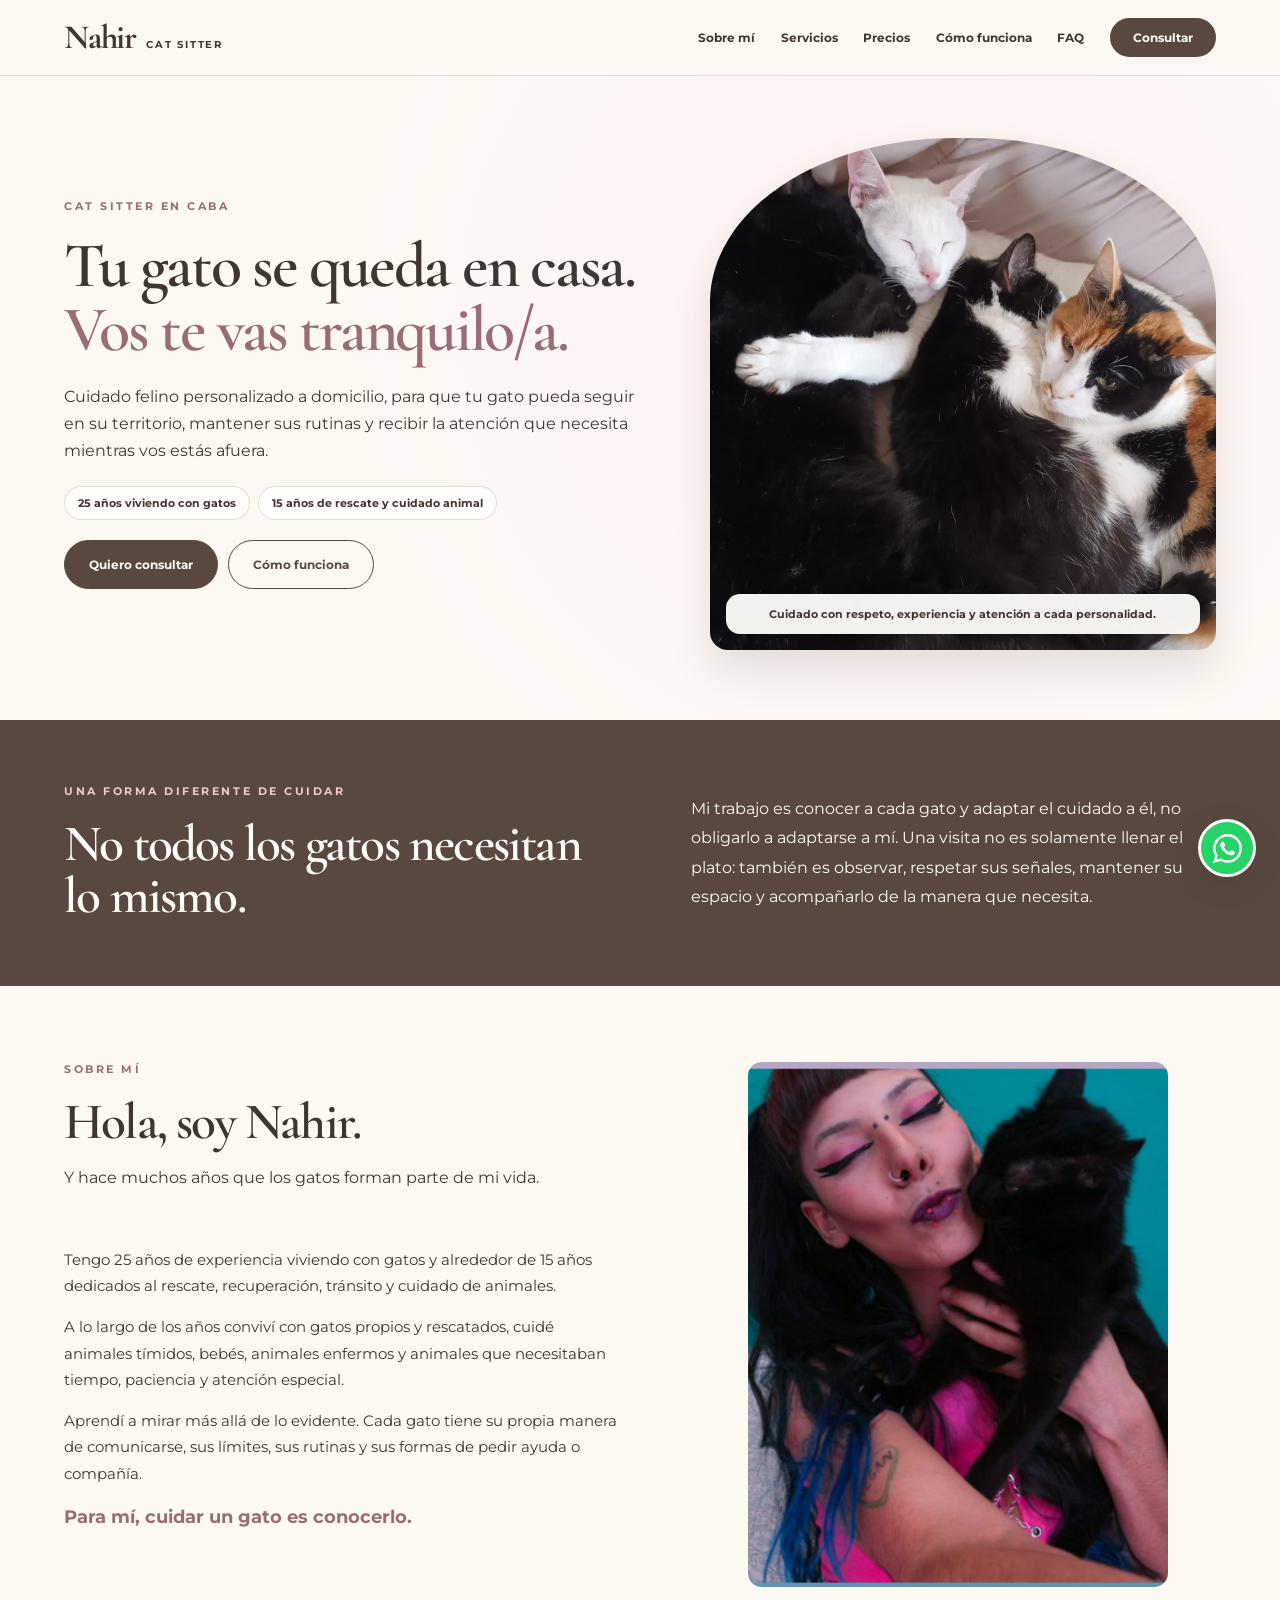
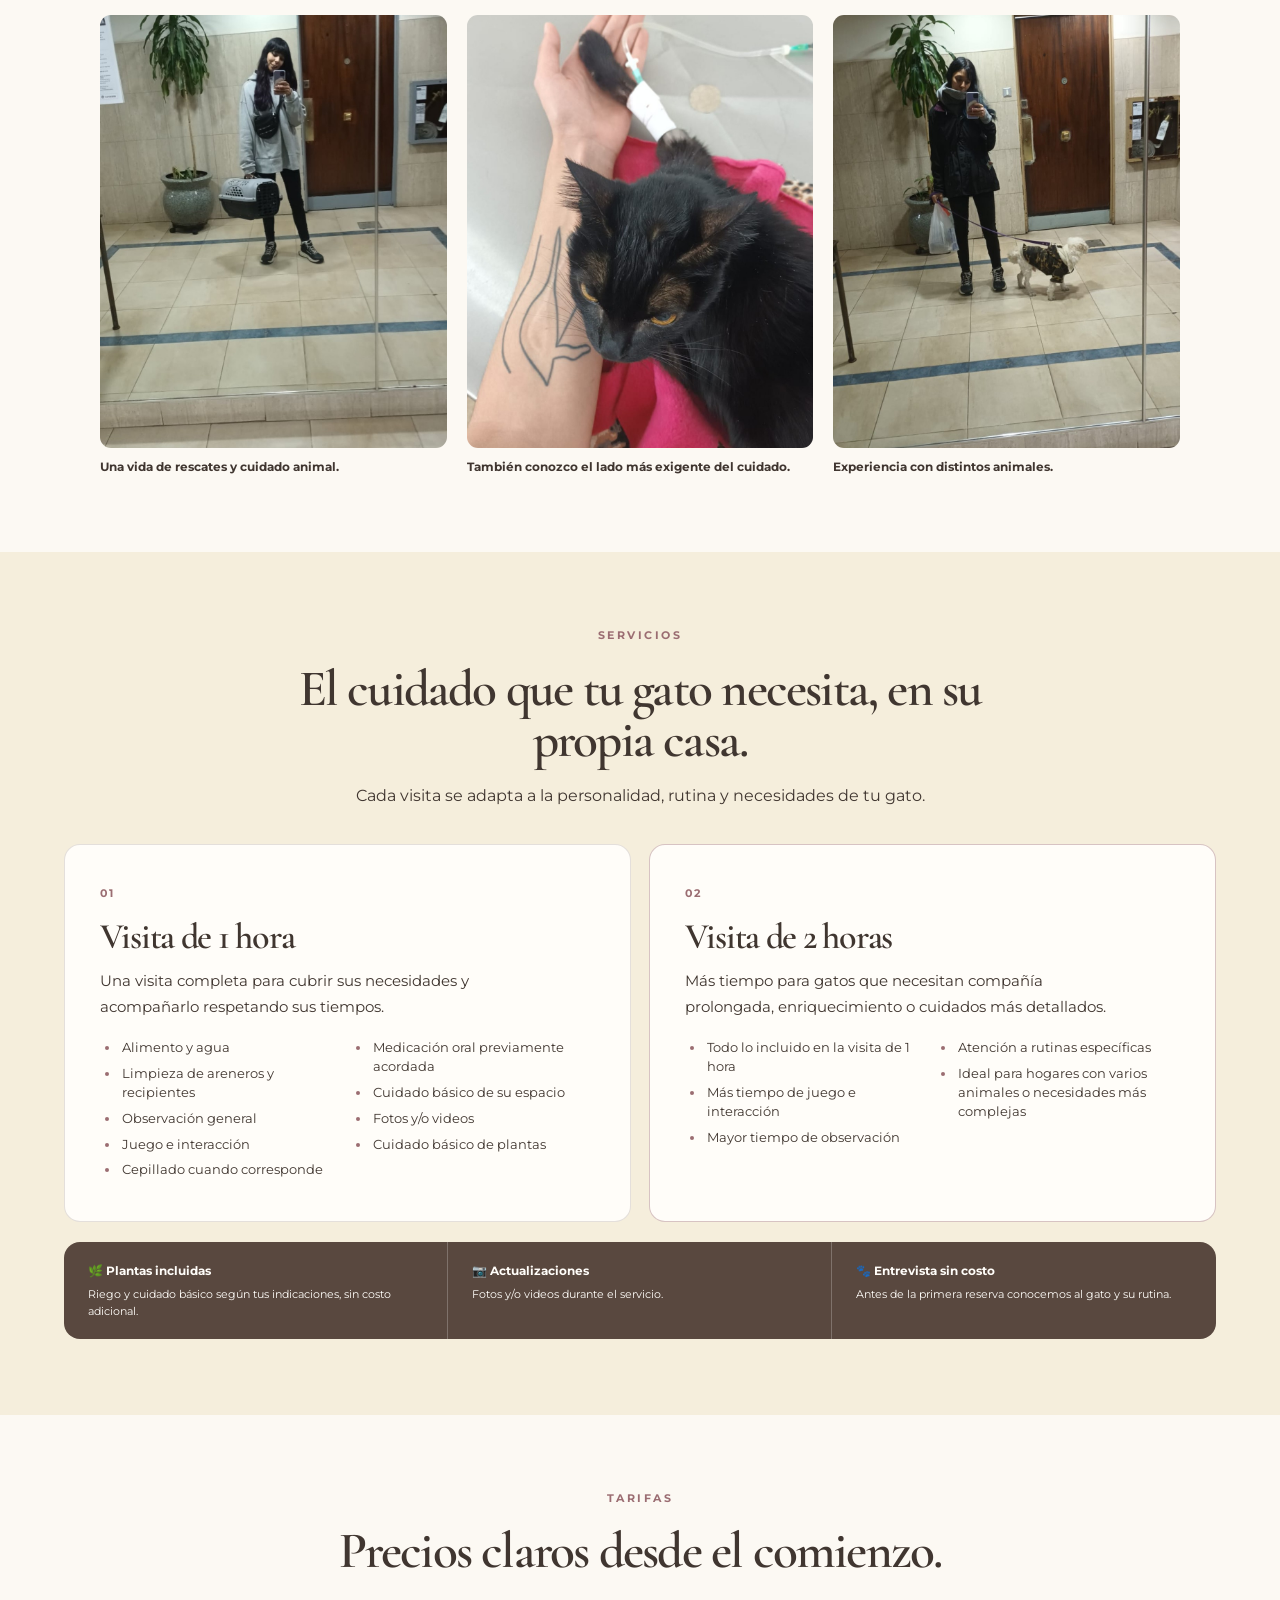
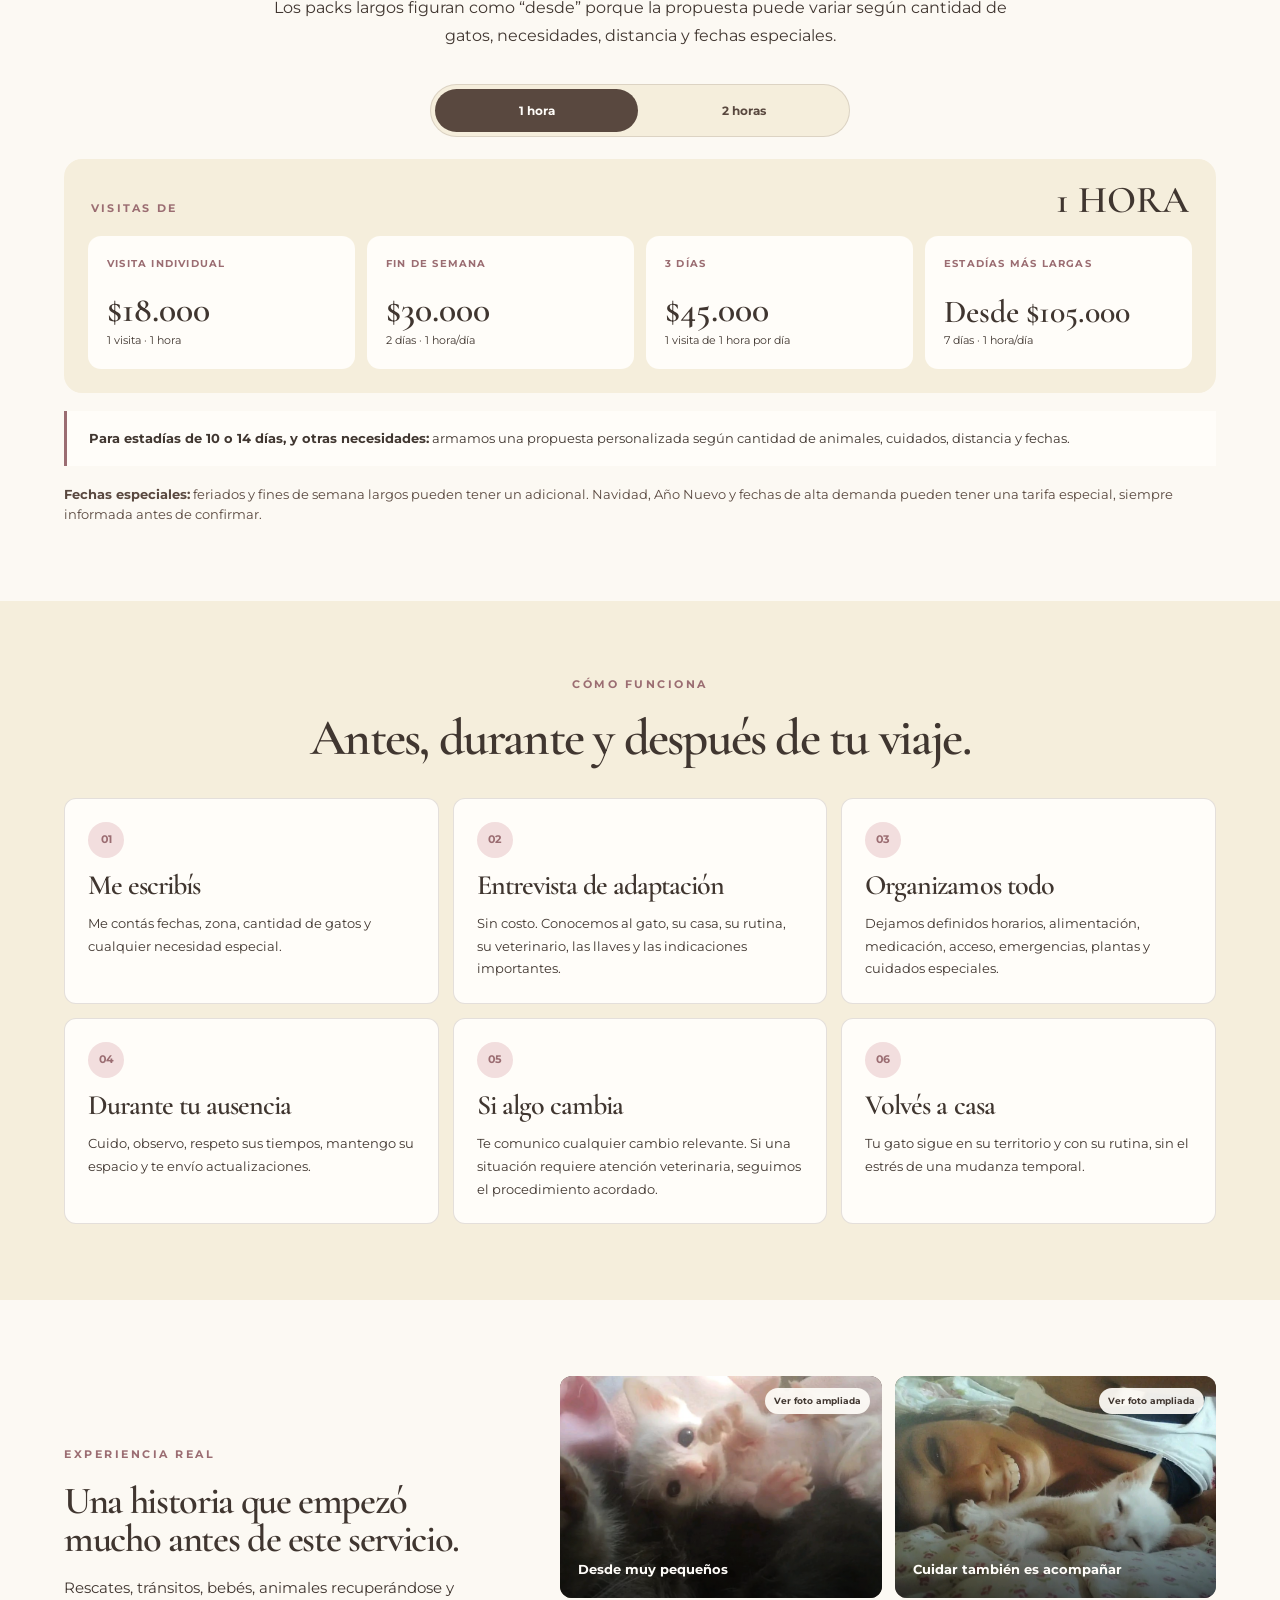
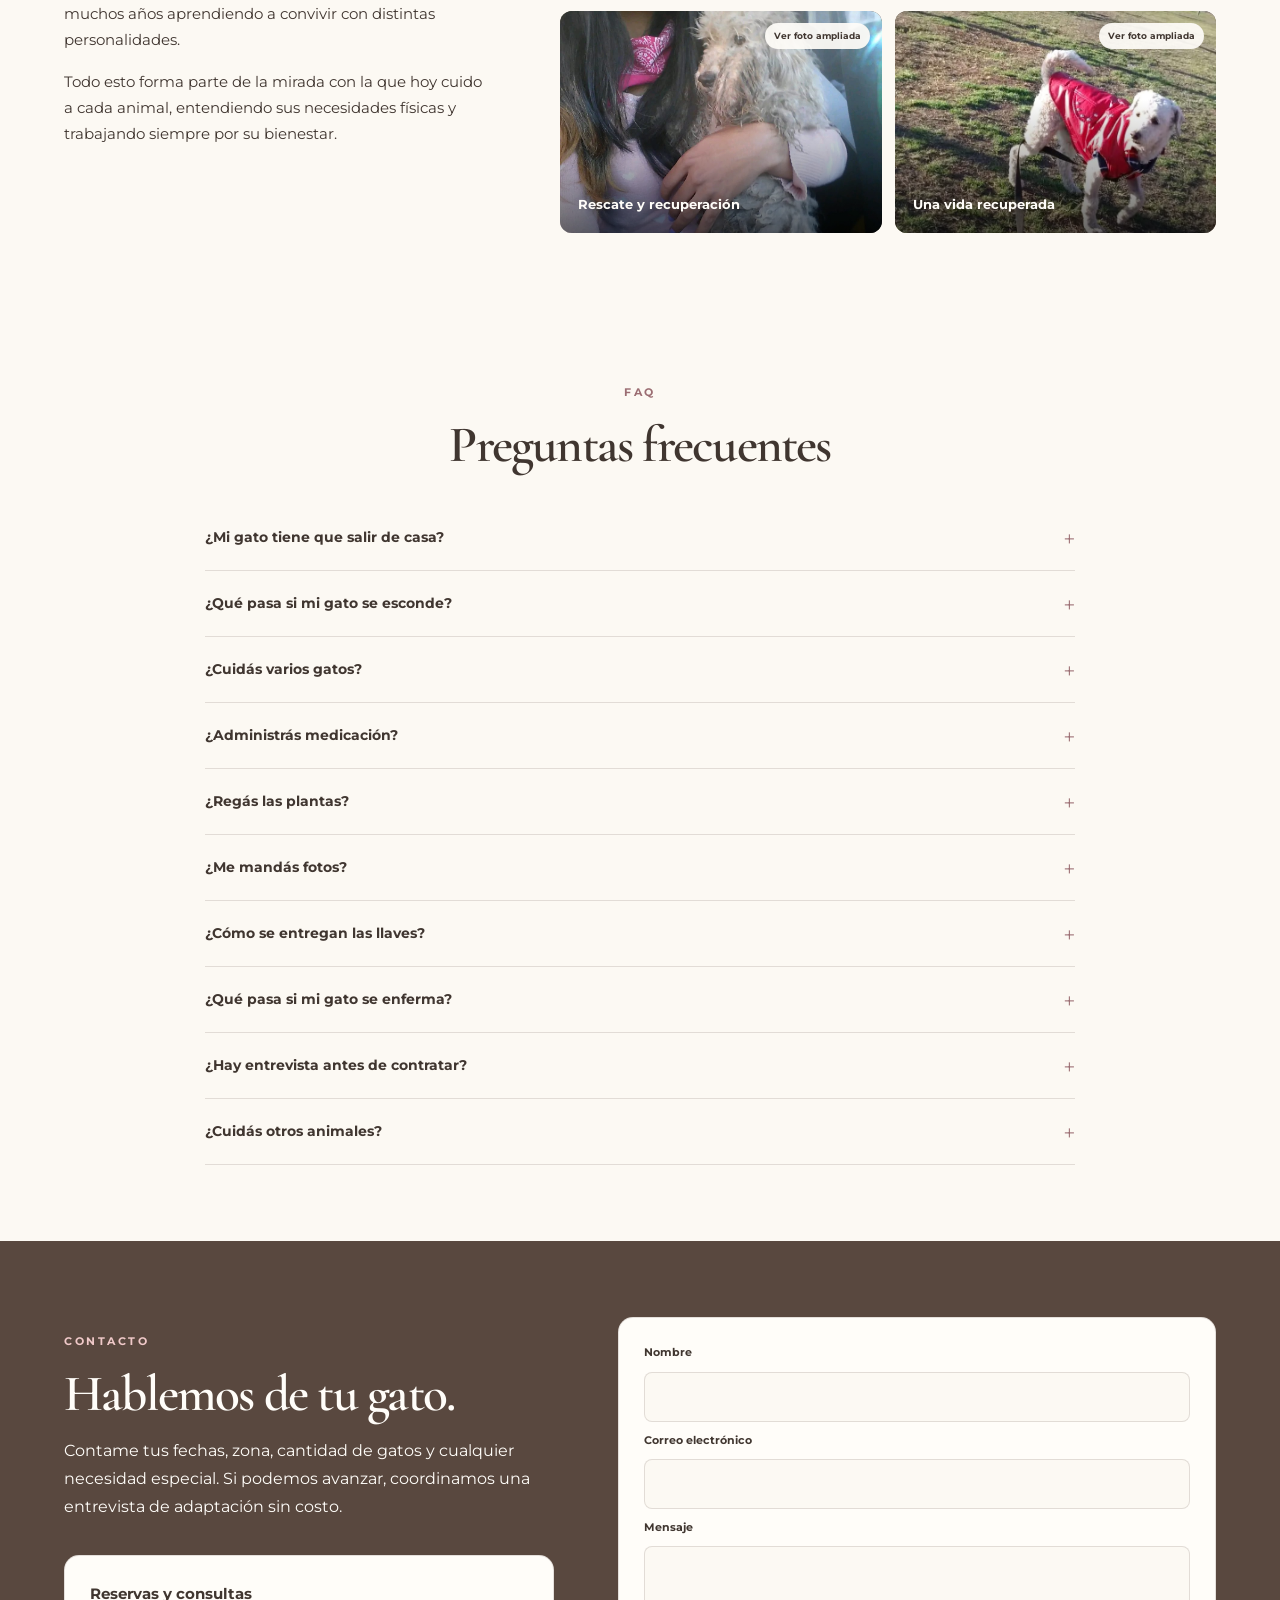
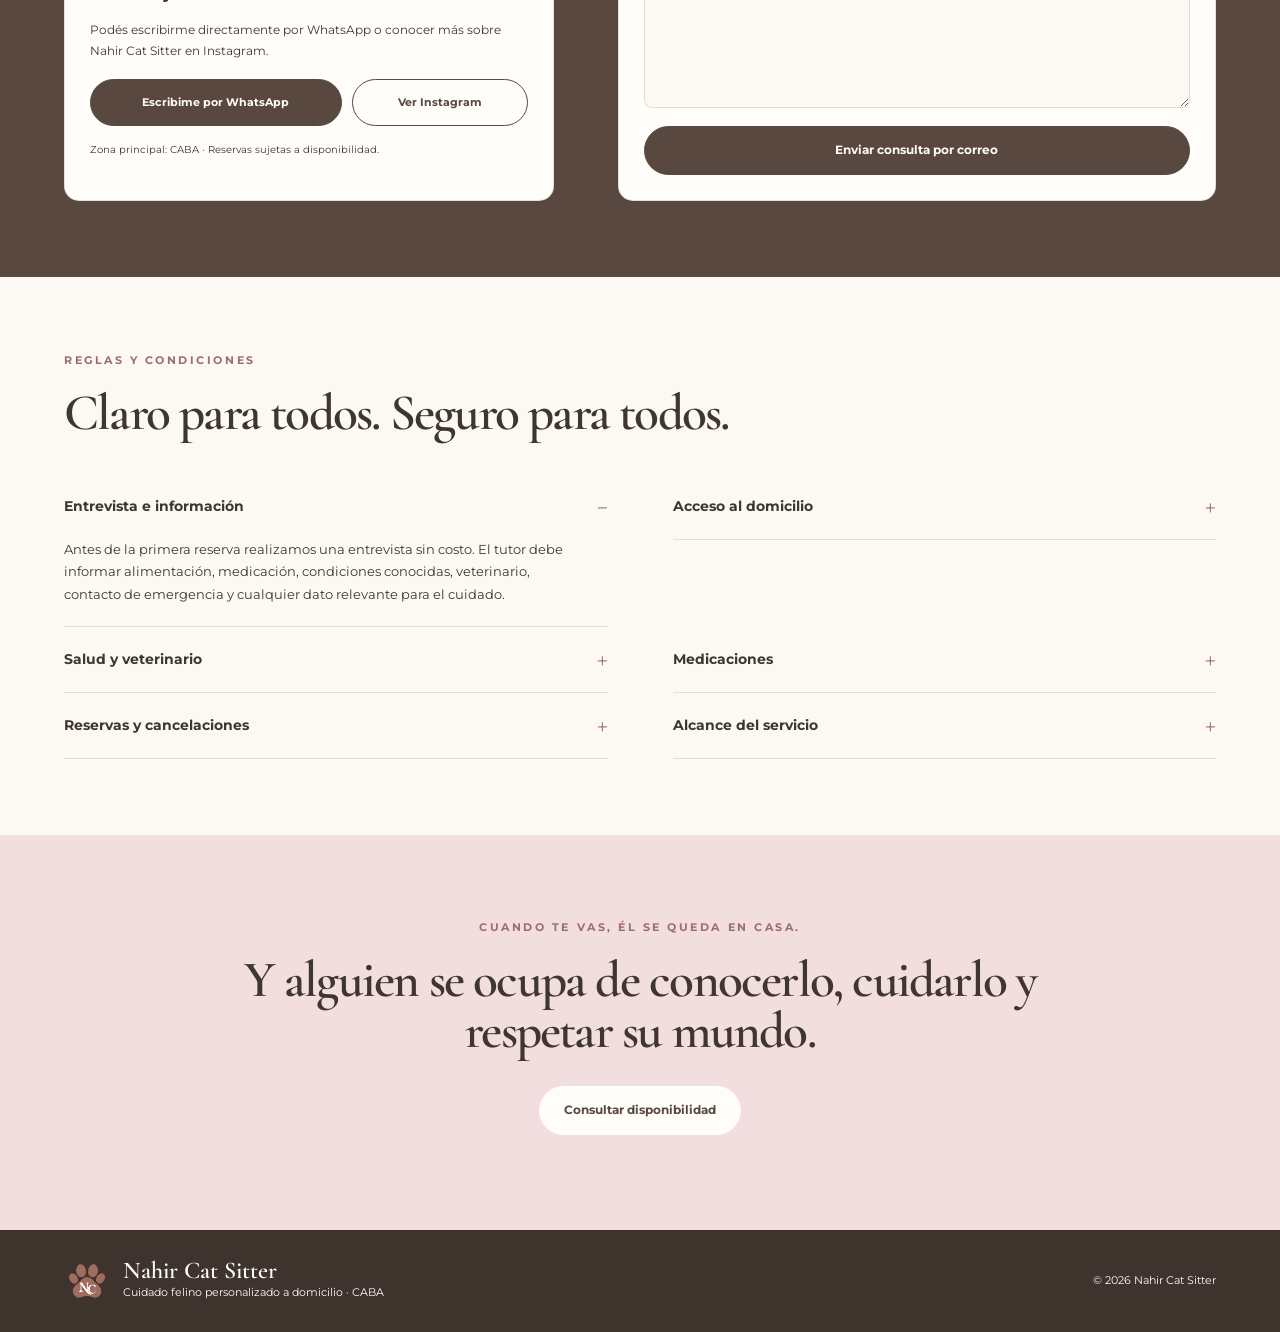
==== commit 494315ab: "Use supplied NC paw for favicon footer and social preview" ====
--- a/index.html
+++ b/index.html
@@ -5,8 +5,23 @@
   <meta name="viewport" content="width=device-width, initial-scale=1">
   <meta name="description" content="Nahir Cat Sitter — cuidado felino personalizado a domicilio en CABA.">
   <meta name="theme-color" content="#fcf9f3">
+  <meta property="og:type" content="website">
+  <meta property="og:locale" content="es_AR">
+  <meta property="og:site_name" content="Nahir Cat Sitter">
+  <meta property="og:title" content="Nahir Cat Sitter | Cuidado felino a domicilio en CABA">
+  <meta property="og:description" content="Nahir Cat Sitter — cuidado felino personalizado a domicilio en CABA.">
+  <meta property="og:url" content="https://nahircatsitter.netlify.app/">
+  <meta property="og:image" content="https://nahircatsitter.netlify.app/assets/paw-nc-share.png">
+  <meta property="og:image:width" content="1254">
+  <meta property="og:image:height" content="1254">
+  <meta property="og:image:alt" content="Huella de gato marrón con las iniciales NC de Nahir Cat Sitter">
+  <meta name="twitter:card" content="summary">
+  <meta name="twitter:title" content="Nahir Cat Sitter | Cuidado felino a domicilio en CABA">
+  <meta name="twitter:description" content="Nahir Cat Sitter — cuidado felino personalizado a domicilio en CABA.">
+  <meta name="twitter:image" content="https://nahircatsitter.netlify.app/assets/paw-nc-share.png">
   <title>Nahir Cat Sitter | Cuidado felino a domicilio en CABA</title>
-  <link rel="icon" href="assets/favicon.svg" type="image/svg+xml">
+  <link rel="icon" href="assets/paw-nc-transparent.png" type="image/png">
+  <link rel="apple-touch-icon" href="assets/paw-nc-share.png">
   <link rel="preconnect" href="https://fonts.googleapis.com">
   <link rel="preconnect" href="https://fonts.gstatic.com" crossorigin>
   <link href="https://fonts.googleapis.com/css2?family=Cormorant+Garamond:wght@500;600;700&family=Montserrat:wght@400;500;600;700&display=swap" rel="stylesheet">
@@ -295,7 +310,7 @@
 </a>
 
 <footer>
-  <div><strong>Nahir Cat Sitter</strong><span>Cuidado felino personalizado a domicilio · CABA</span></div>
+  <div class="footer-brand"><img src="assets/paw-nc-transparent.png" width="46" height="46" alt=""><div><strong>Nahir Cat Sitter</strong><span>Cuidado felino personalizado a domicilio · CABA</span></div></div>
   <div>© 2026 Nahir Cat Sitter</div>
 </footer>
 <div class="lightbox" id="lightbox" aria-hidden="true" role="dialog" aria-modal="true" aria-label="Foto ampliada">
--- a/styles.css
+++ b/styles.css
@@ -180,7 +180,9 @@
 .final-cta { padding: 85px 5vw 95px; background: var(--blush); text-align: center; }
 .final-cta h2 { max-width: 850px; margin: 0 auto 28px; }
 footer { display: flex; justify-content: space-between; align-items: center; gap: 24px; padding: 28px max(5vw, calc((100vw - 1280px)/2)); background: var(--deep); color: var(--white); font-size: 11px; }
-footer > div:first-child { display: flex; flex-direction: column; }
+footer .footer-brand { display: flex; align-items: center; gap: 13px; }
+footer .footer-brand > img { flex: none; width: 46px; height: 46px; object-fit: contain; filter: brightness(1.25); }
+footer .footer-brand > div { display: flex; flex-direction: column; }
 footer strong { font: 600 24px/1 var(--display); }
 
 .whatsapp-float { position: fixed; z-index: 29; right: 24px; bottom: 23px; display: grid; place-items: center; width: 58px; height: 58px; border: 3px solid var(--white); border-radius: 50%; background: #25d366; box-shadow: 0 8px 25px rgba(63,51,46,.25); transition: transform .2s, box-shadow .2s; }
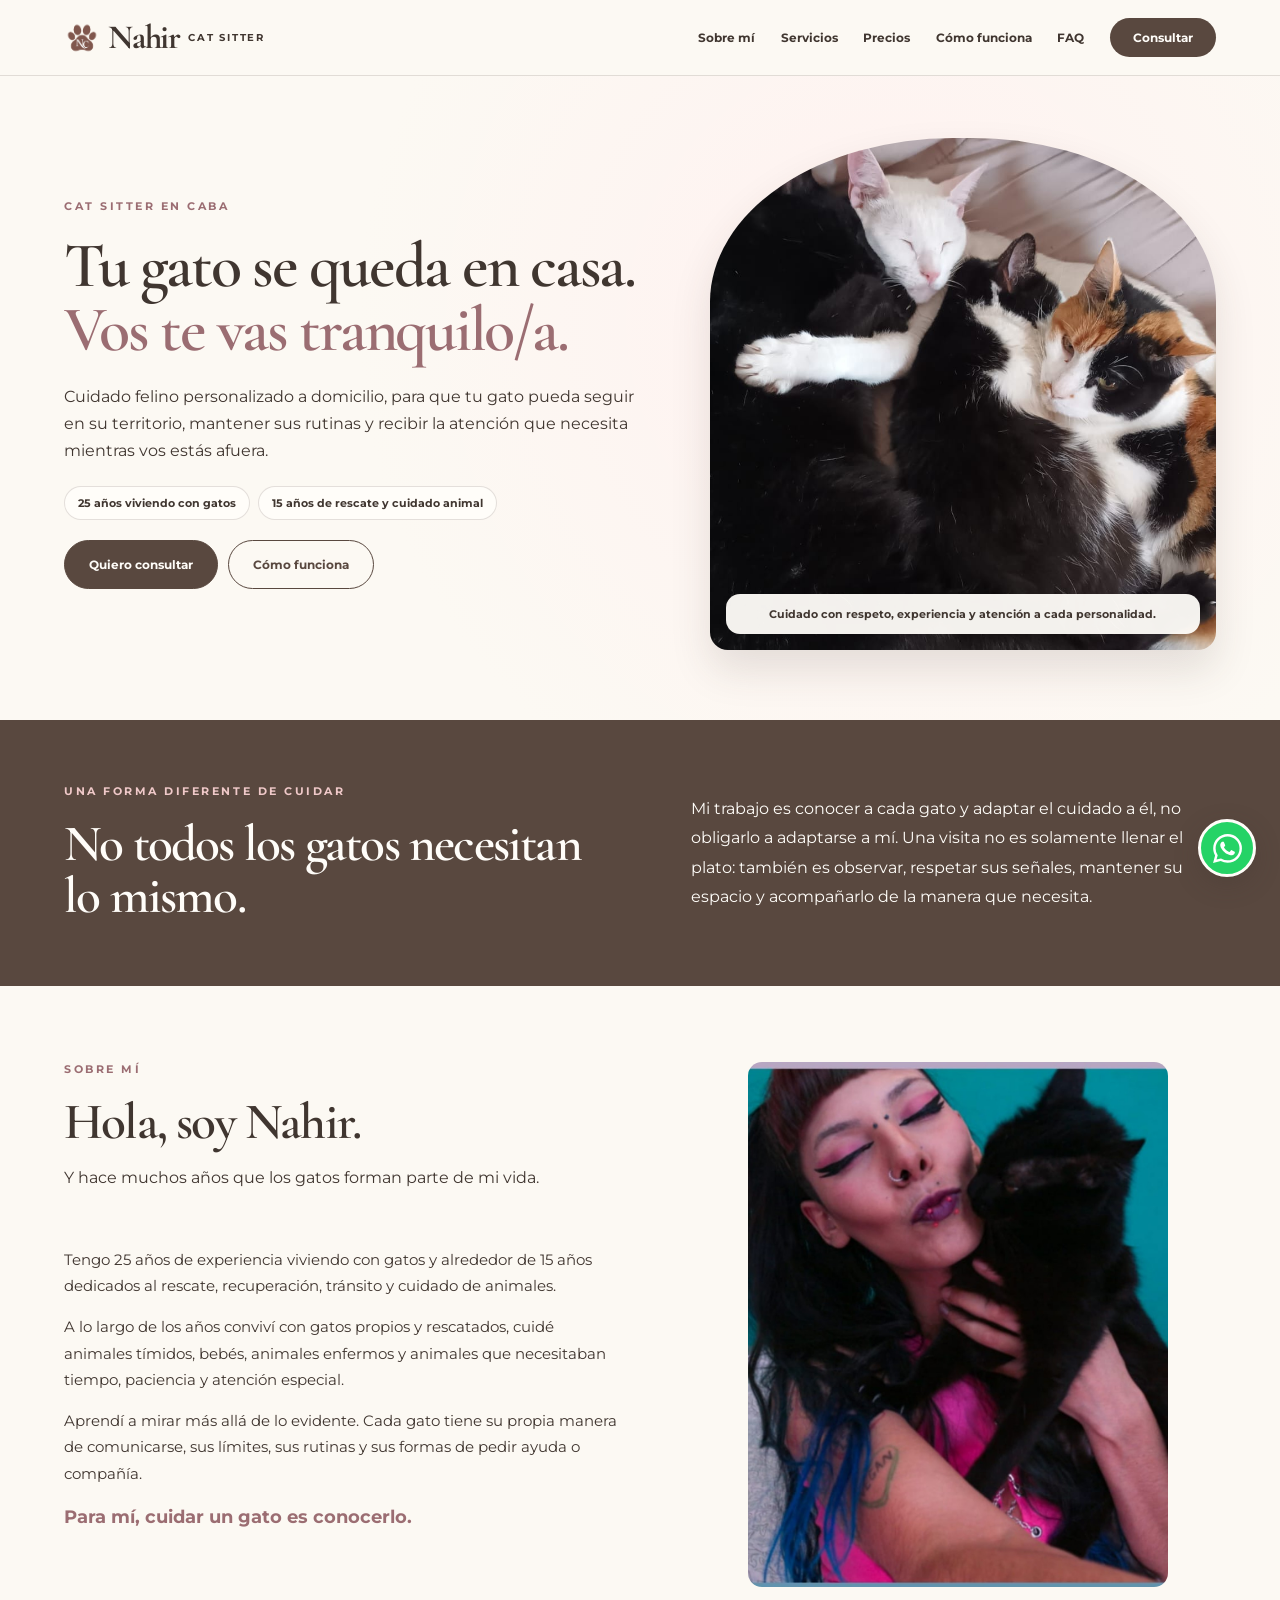
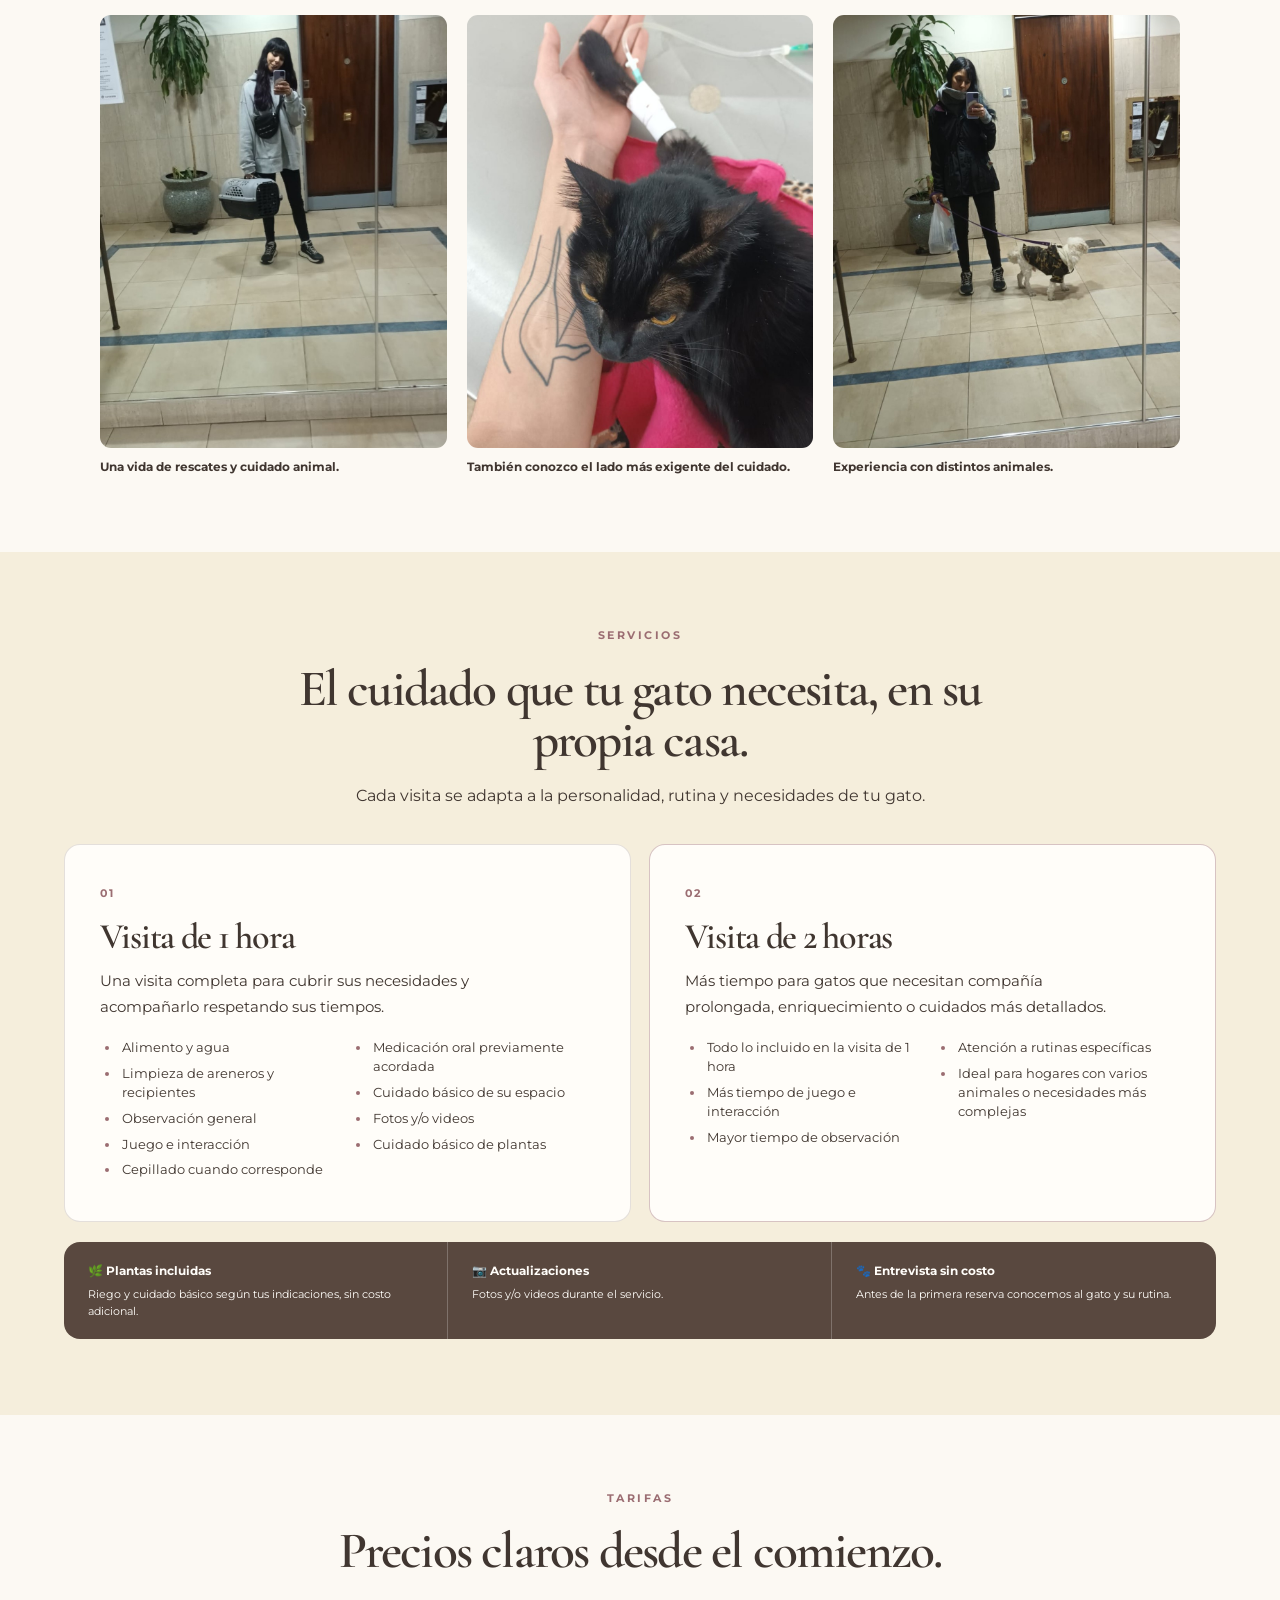
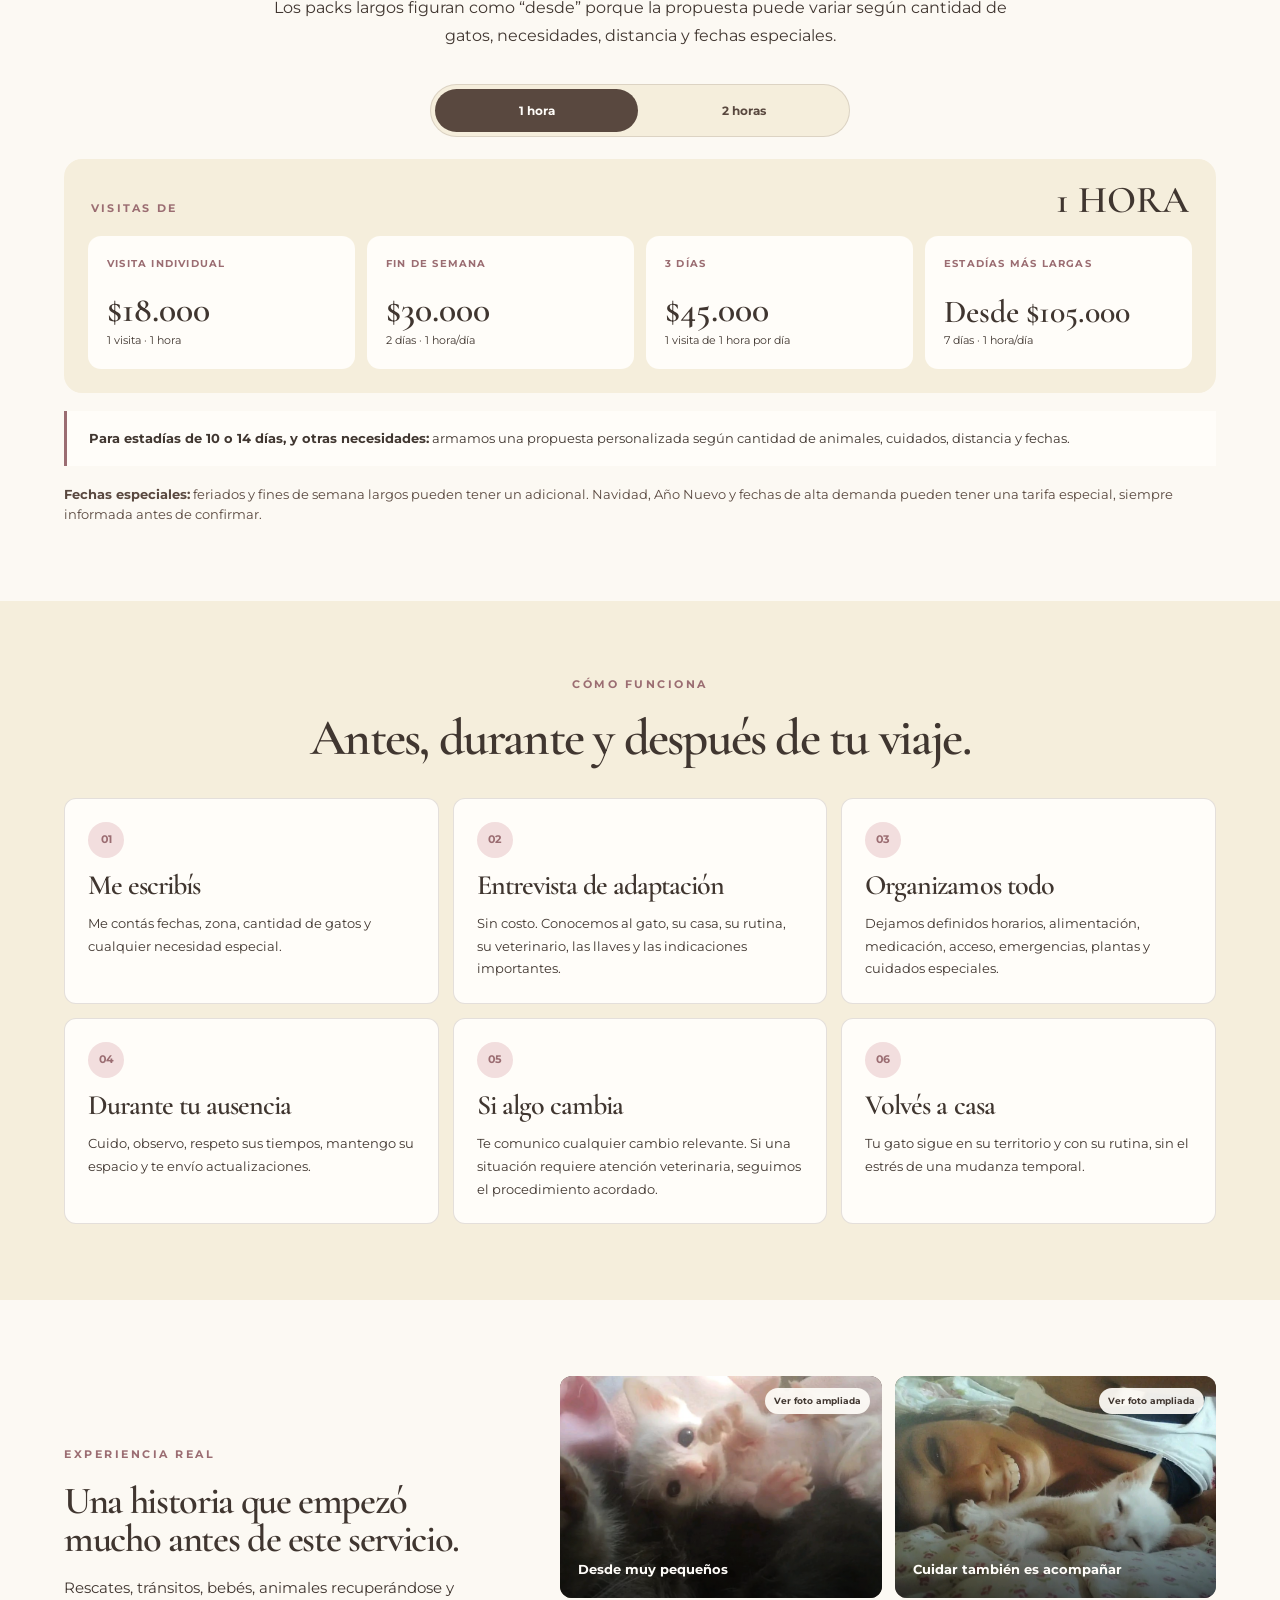
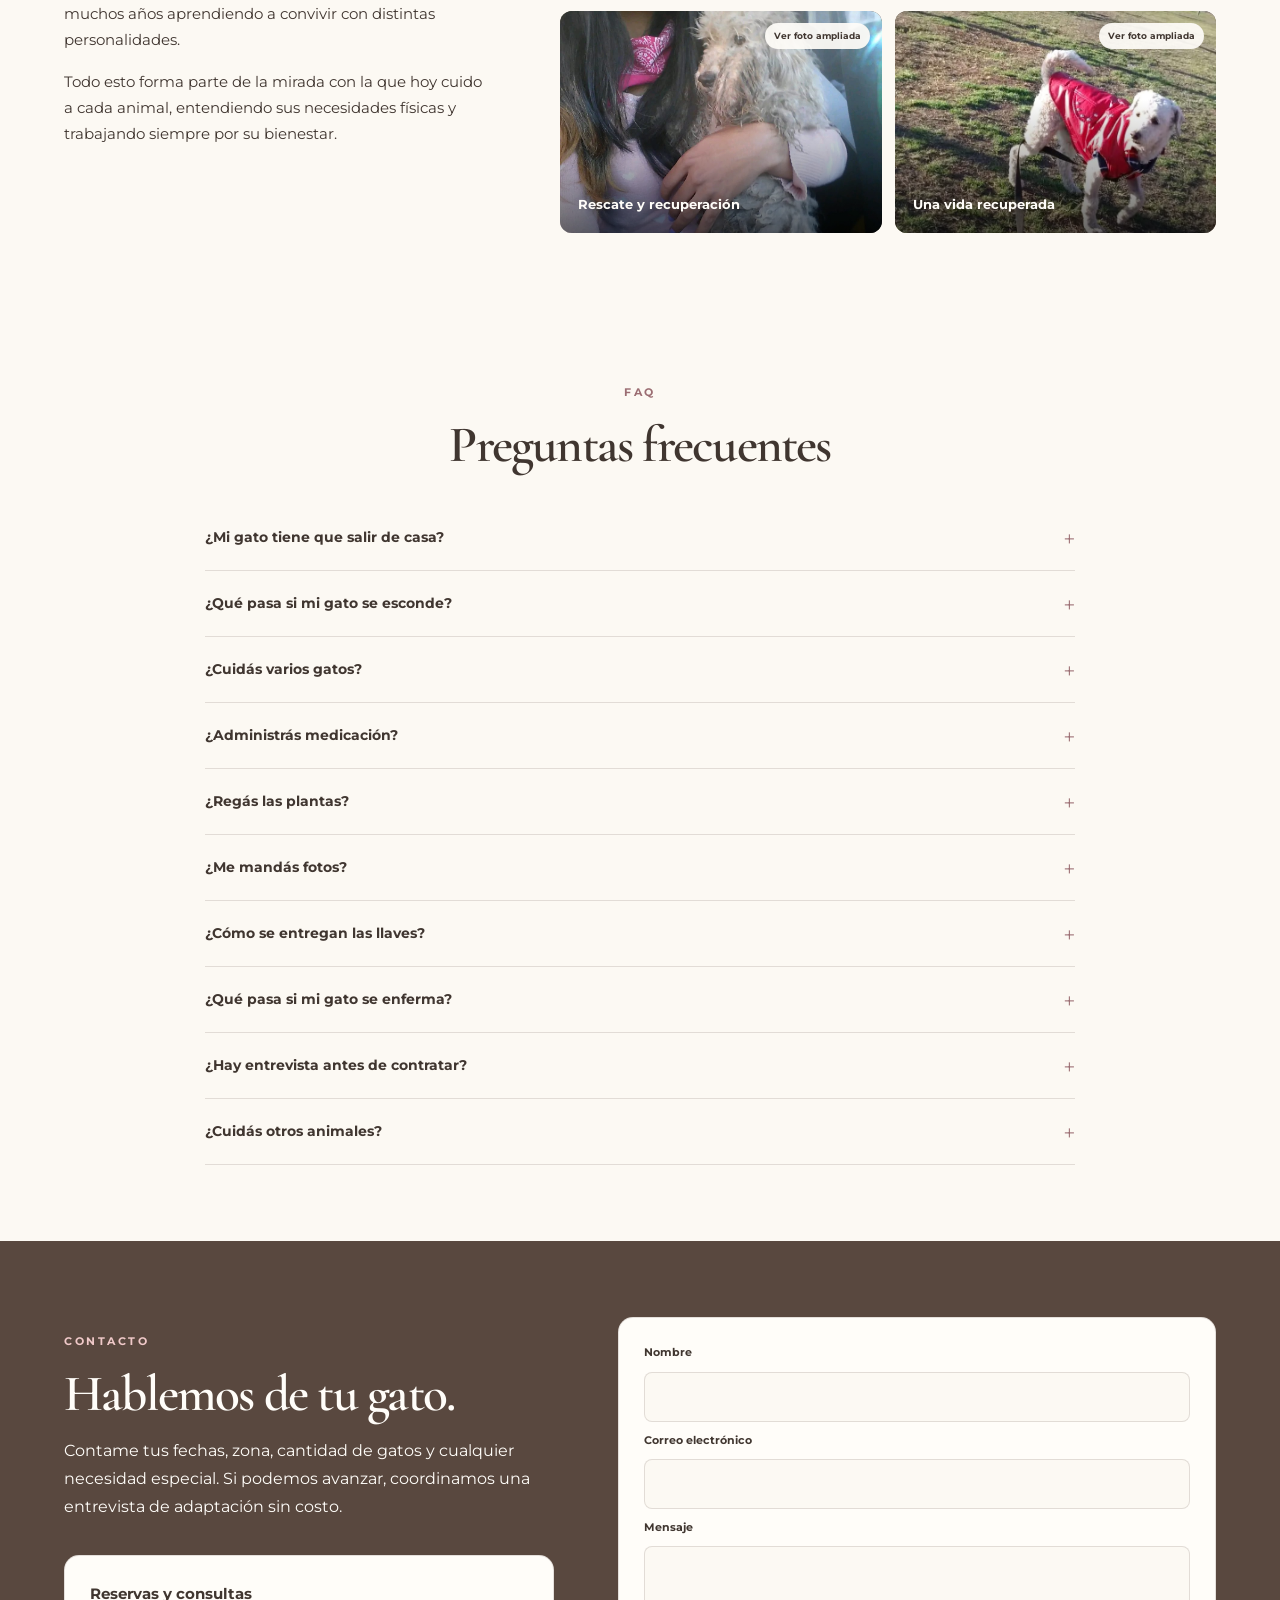
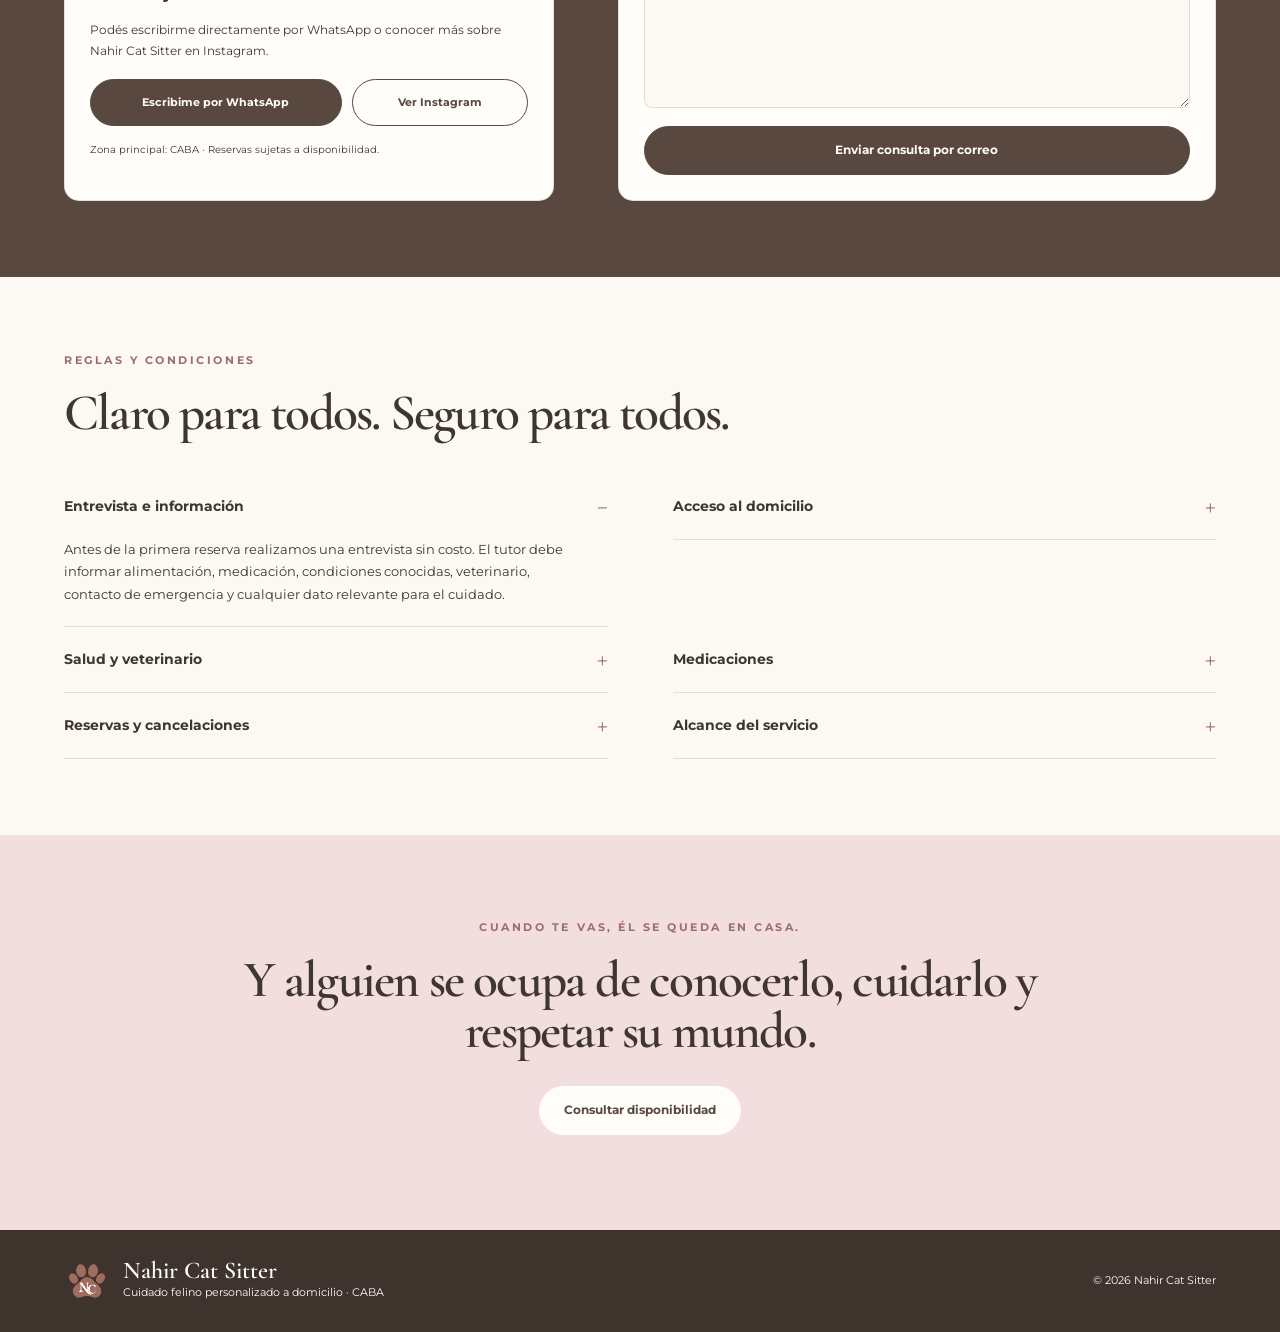
==== commit 8434cc2f: "Align contact anchor and show paw beside site name" ====
--- a/index.html
+++ b/index.html
@@ -11,25 +11,25 @@
   <meta property="og:title" content="Nahir Cat Sitter | Cuidado felino a domicilio en CABA">
   <meta property="og:description" content="Nahir Cat Sitter — cuidado felino personalizado a domicilio en CABA.">
   <meta property="og:url" content="https://nahircatsitter.netlify.app/">
-  <meta property="og:image" content="https://nahircatsitter.netlify.app/assets/paw-nc-share.png">
+  <meta property="og:image" content="https://nahircatsitter.netlify.app/assets/paw-nc-transparent.png">
   <meta property="og:image:width" content="1254">
   <meta property="og:image:height" content="1254">
   <meta property="og:image:alt" content="Huella de gato marrón con las iniciales NC de Nahir Cat Sitter">
   <meta name="twitter:card" content="summary">
   <meta name="twitter:title" content="Nahir Cat Sitter | Cuidado felino a domicilio en CABA">
   <meta name="twitter:description" content="Nahir Cat Sitter — cuidado felino personalizado a domicilio en CABA.">
-  <meta name="twitter:image" content="https://nahircatsitter.netlify.app/assets/paw-nc-share.png">
+  <meta name="twitter:image" content="https://nahircatsitter.netlify.app/assets/paw-nc-transparent.png">
   <title>Nahir Cat Sitter | Cuidado felino a domicilio en CABA</title>
   <link rel="icon" href="assets/paw-nc-transparent.png" type="image/png">
-  <link rel="apple-touch-icon" href="assets/paw-nc-share.png">
+  <link rel="apple-touch-icon" href="assets/paw-nc-transparent.png">
   <link rel="preconnect" href="https://fonts.googleapis.com">
   <link rel="preconnect" href="https://fonts.gstatic.com" crossorigin>
   <link href="https://fonts.googleapis.com/css2?family=Cormorant+Garamond:wght@500;600;700&family=Montserrat:wght@400;500;600;700&display=swap" rel="stylesheet">
-  <link rel="stylesheet" href="styles.css">
+  <link rel="stylesheet" href="styles.css?v=3">
 </head>
 <body>
 <header class="site-header">
-  <a class="brand" href="#inicio" aria-label="Nahir Cat Sitter">Nahir <span>Cat Sitter</span></a>
+  <a class="brand" href="#inicio" aria-label="Nahir Cat Sitter"><img src="assets/paw-nc-transparent.png" width="36" height="36" alt="">Nahir <span>Cat Sitter</span></a>
   <button class="menu-toggle" type="button" aria-label="Abrir menú" aria-controls="main-nav" aria-expanded="false"><span></span><span></span></button>
   <nav class="nav" id="main-nav" aria-label="Navegación principal">
     <a href="#sobre-mi">Sobre mí</a>
@@ -317,6 +317,6 @@
   <button class="lightbox-close" type="button" aria-label="Cerrar foto">×</button>
   <img id="lightbox-image" src="" alt="">
 </div>
-<script src="script.js"></script>
+<script src="script.js?v=2"></script>
 </body>
 </html>
--- a/styles.css
+++ b/styles.css
@@ -20,13 +20,13 @@
 button, input, textarea { font: inherit; }
 button { cursor: pointer; }
 a { color: inherit; }
-section { scroll-margin-top: 80px; }
 ::selection { background: var(--blush); color: var(--deep); }
 :focus-visible { outline: 3px solid var(--rose); outline-offset: 4px; }
 .honeypot { position: absolute; left: -9999px; }
 
 .site-header { position: sticky; top: 0; z-index: 30; display: flex; align-items: center; justify-content: space-between; height: 76px; padding: 0 max(5vw, calc((100vw - 1280px)/2)); background: rgba(252,249,243,.96); border-bottom: 1px solid var(--line); backdrop-filter: blur(16px); }
-.brand { display: inline-flex; align-items: baseline; gap: 10px; text-decoration: none; white-space: nowrap; font: 700 34px/.8 var(--display); letter-spacing: -.035em; }
+.brand { display: inline-flex; align-items: center; gap: 8px; text-decoration: none; white-space: nowrap; font: 700 34px/.8 var(--display); letter-spacing: -.035em; }
+.brand img { flex: none; width: 36px; height: 36px; object-fit: contain; }
 .brand span { font: 700 10px/1 var(--body); text-transform: uppercase; letter-spacing: .18em; }
 .nav { display: flex; align-items: center; gap: clamp(17px,2vw,34px); }
 .nav a { text-decoration: none; font-size: 12px; font-weight: 700; line-height: 1.3; transition: color .2s; }
@@ -211,6 +211,7 @@
   body { font-size: 14px; }
   .site-header { height: 67px; padding: 0 22px; }
   .brand { font-size: 29px; }
+  .brand img { width: 30px; height: 30px; }
   .brand span { font-size: 9px; }
   .menu-toggle { display: flex; flex-direction: column; justify-content: center; gap: 6px; width: 40px; height: 40px; padding: 7px; border: 0; background: transparent; }
   .menu-toggle span { display: block; width: 23px; height: 2px; background: var(--deep); border-radius: 4px; transition: transform .2s; }
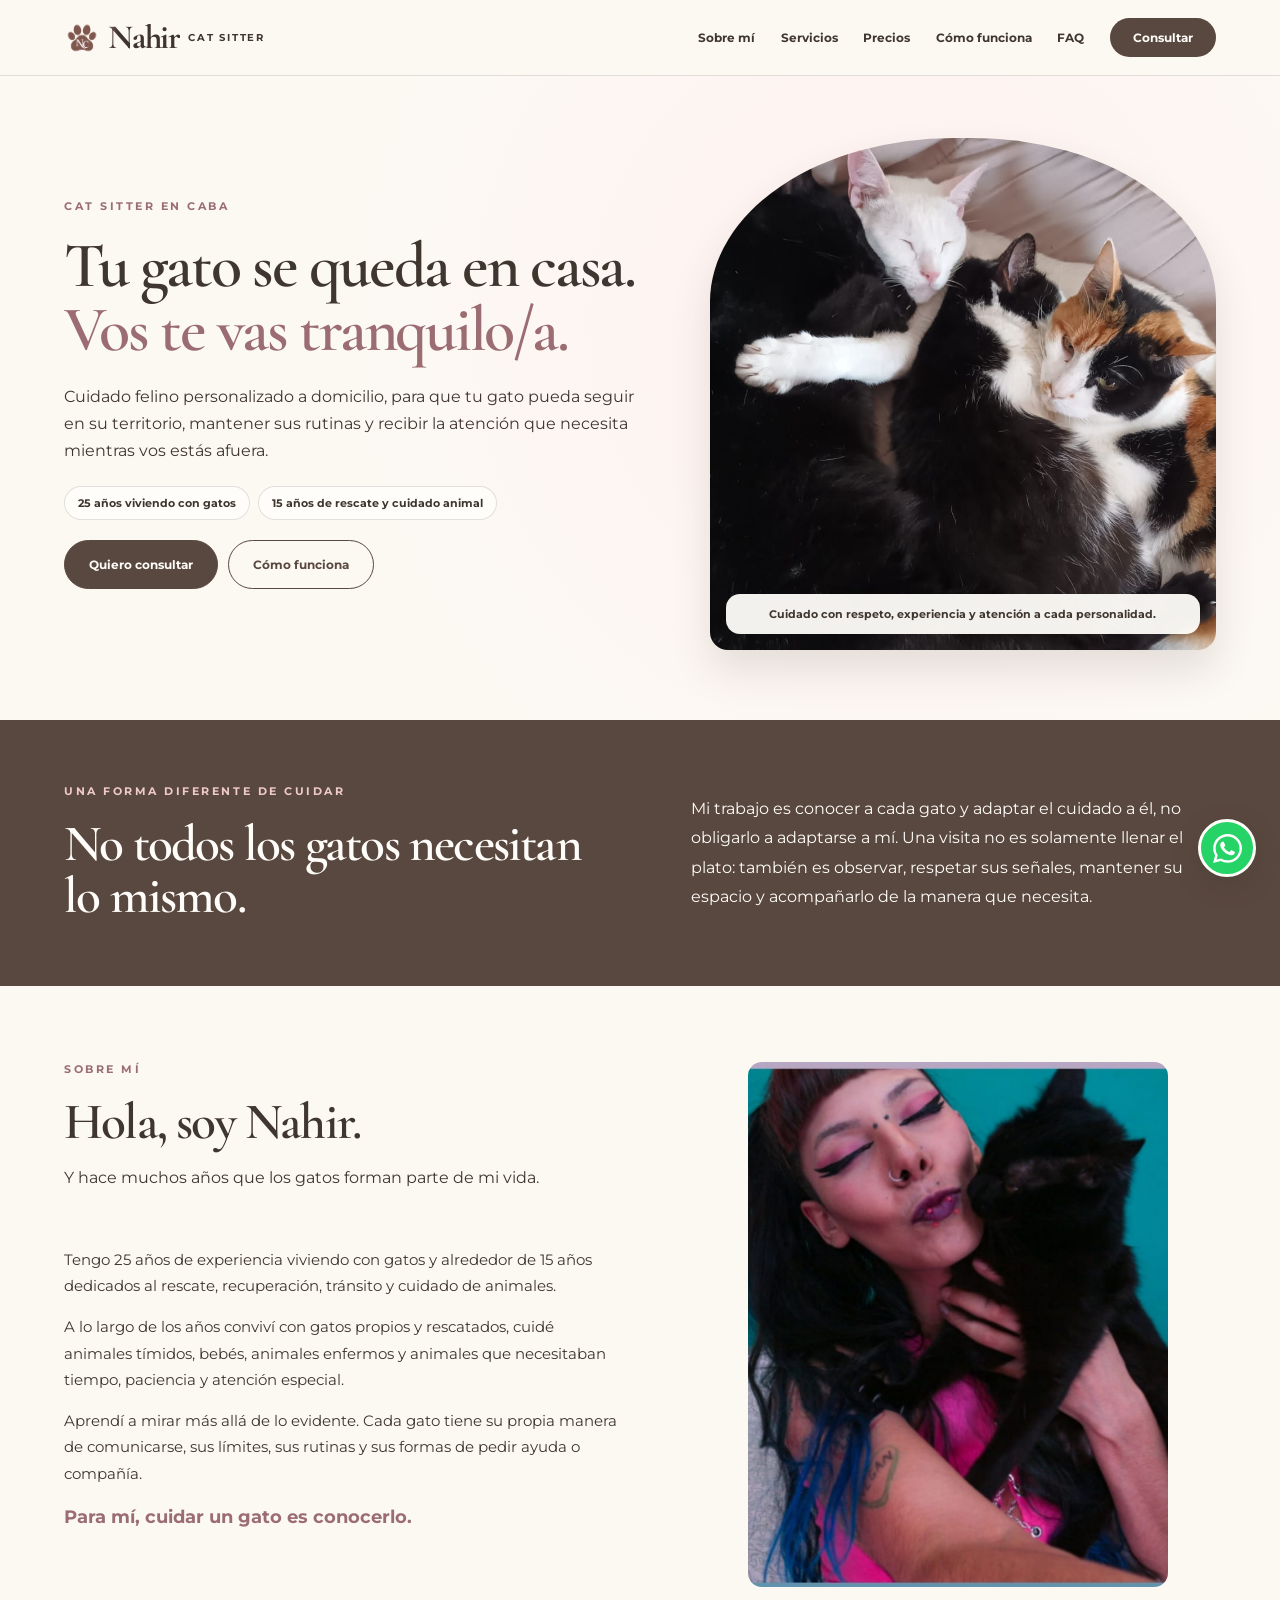
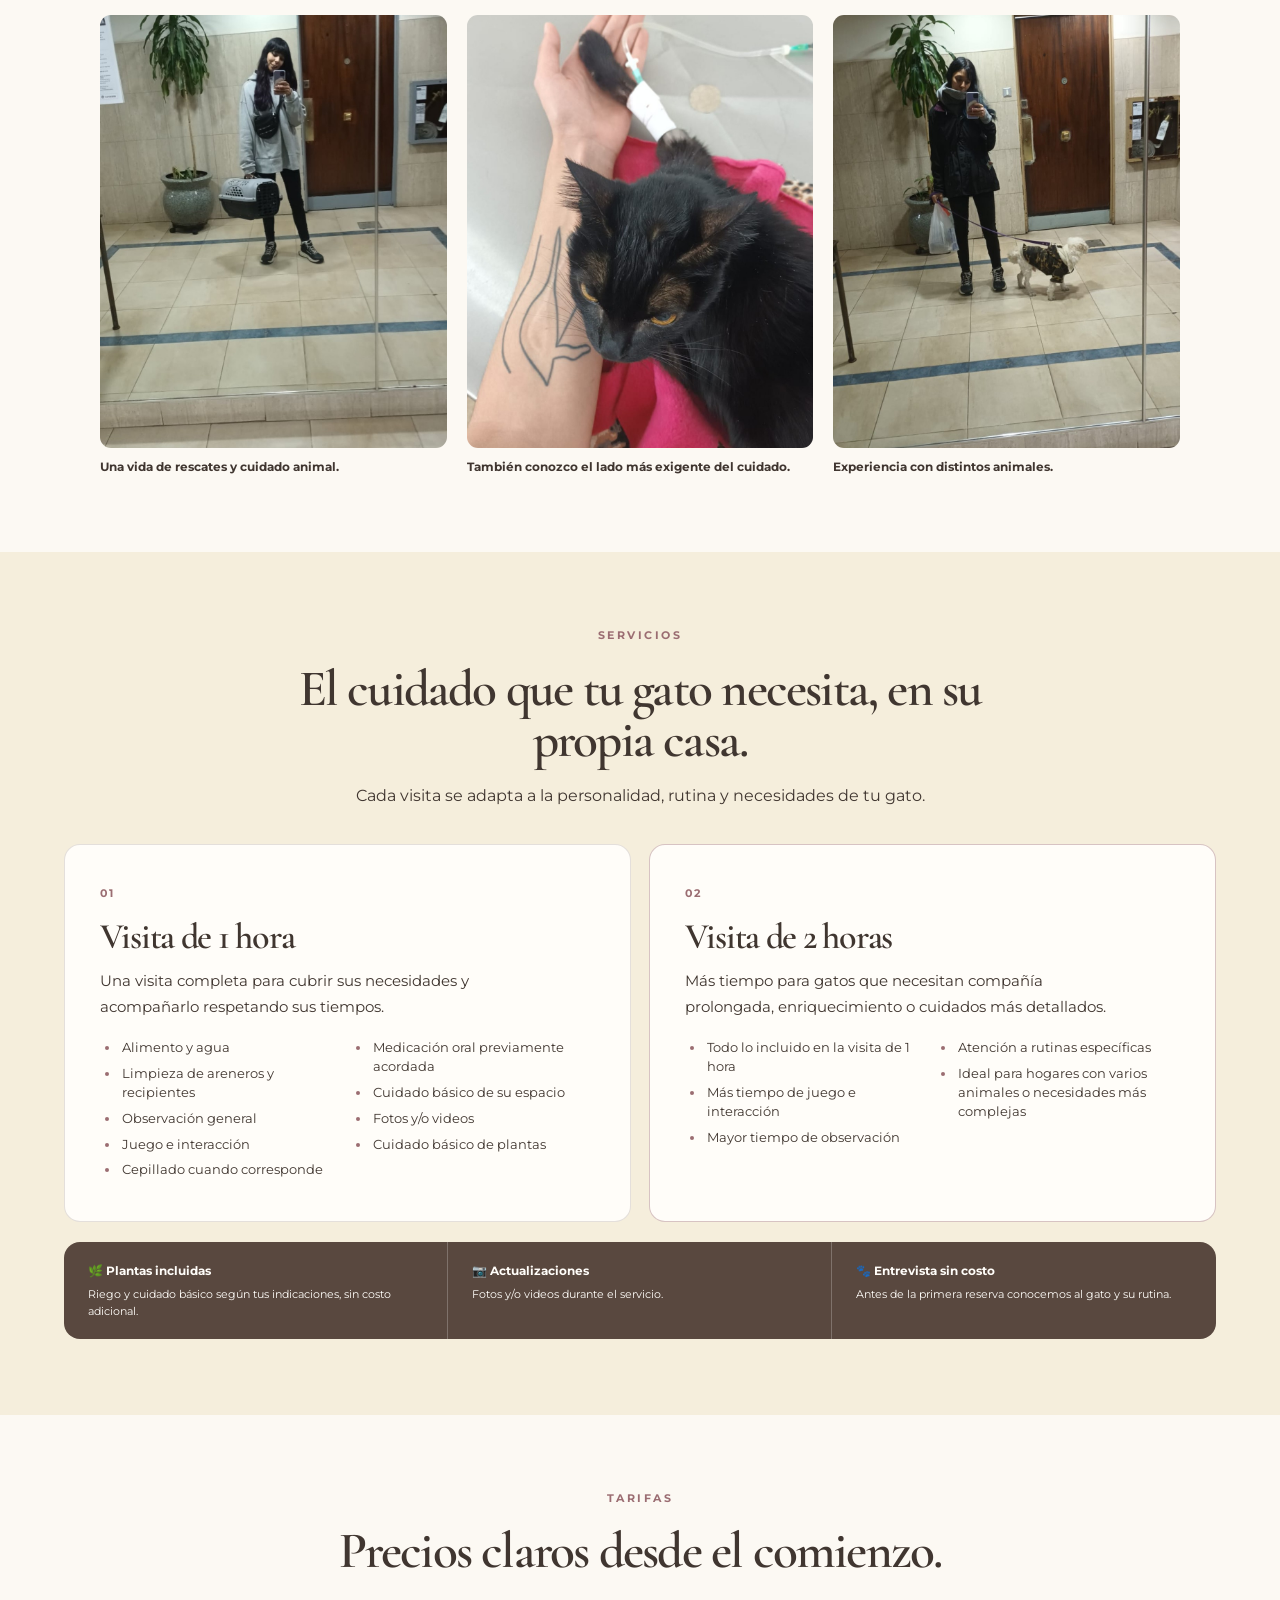
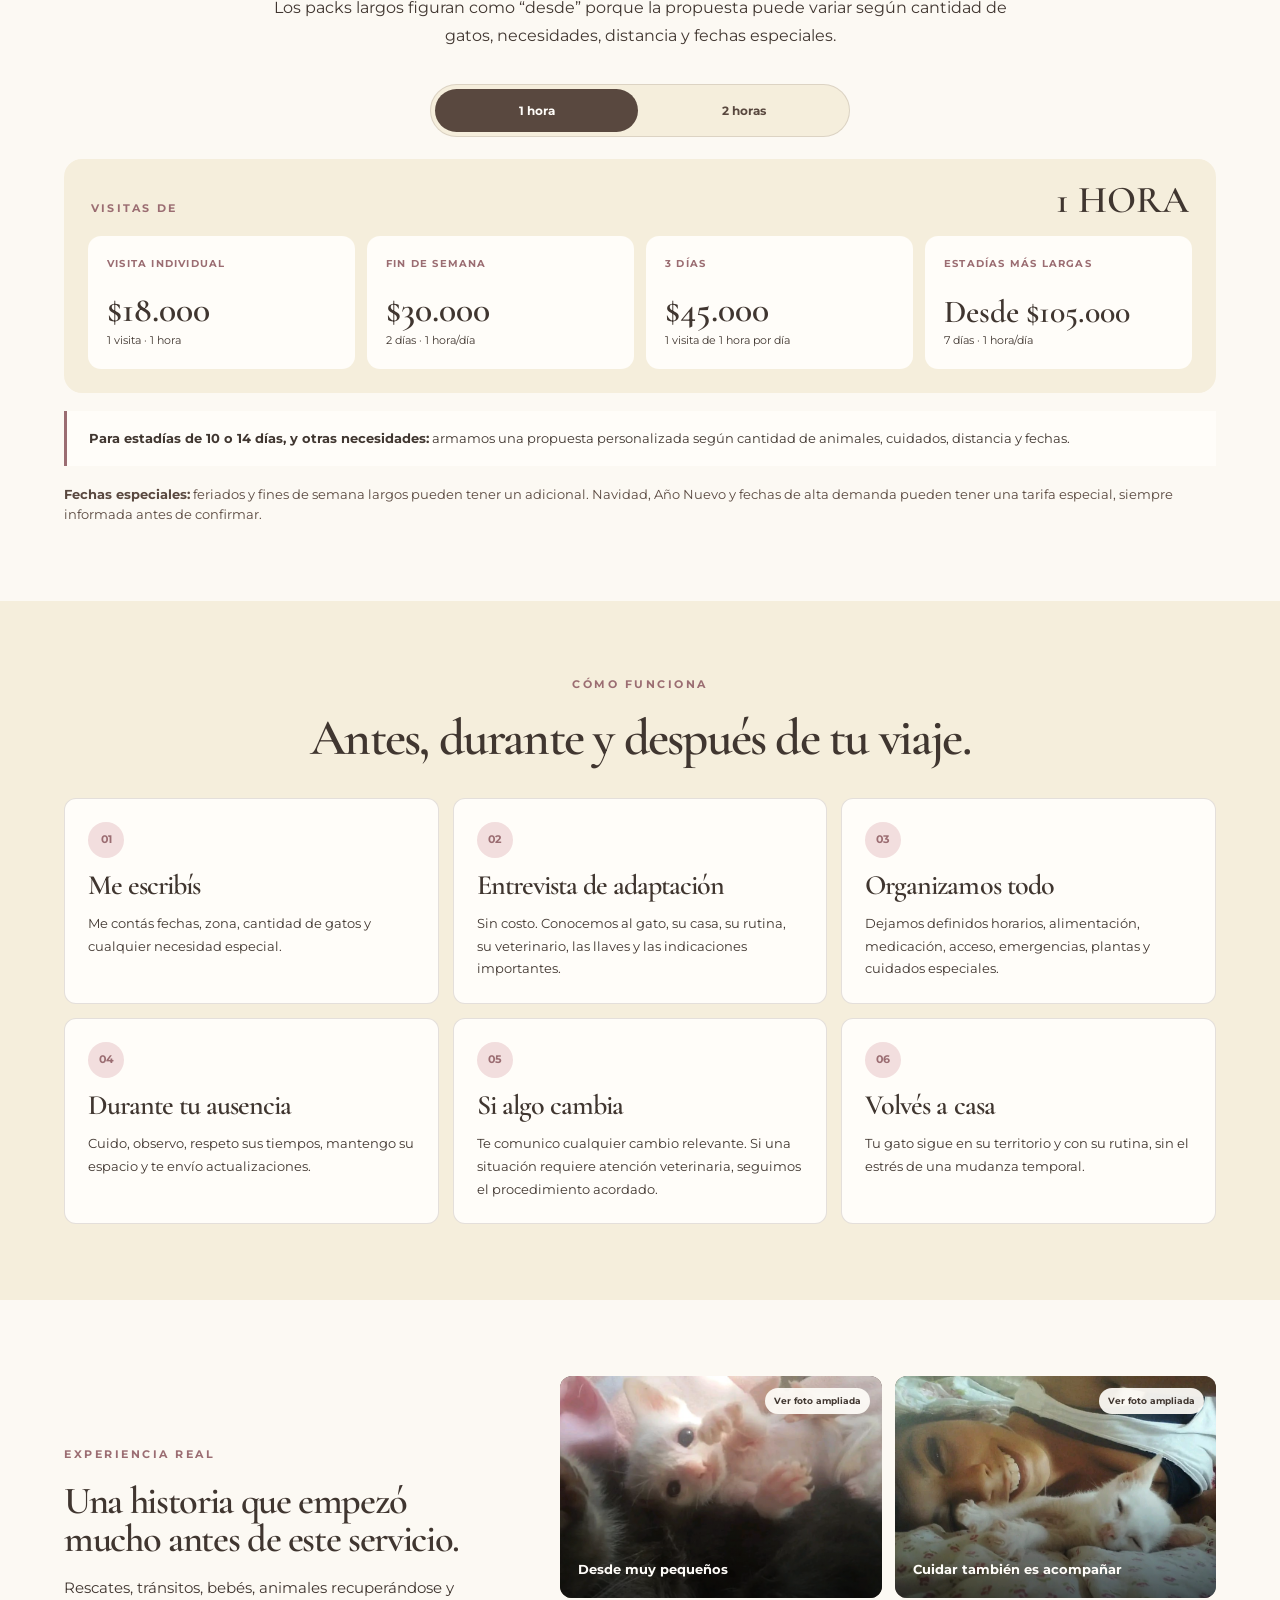
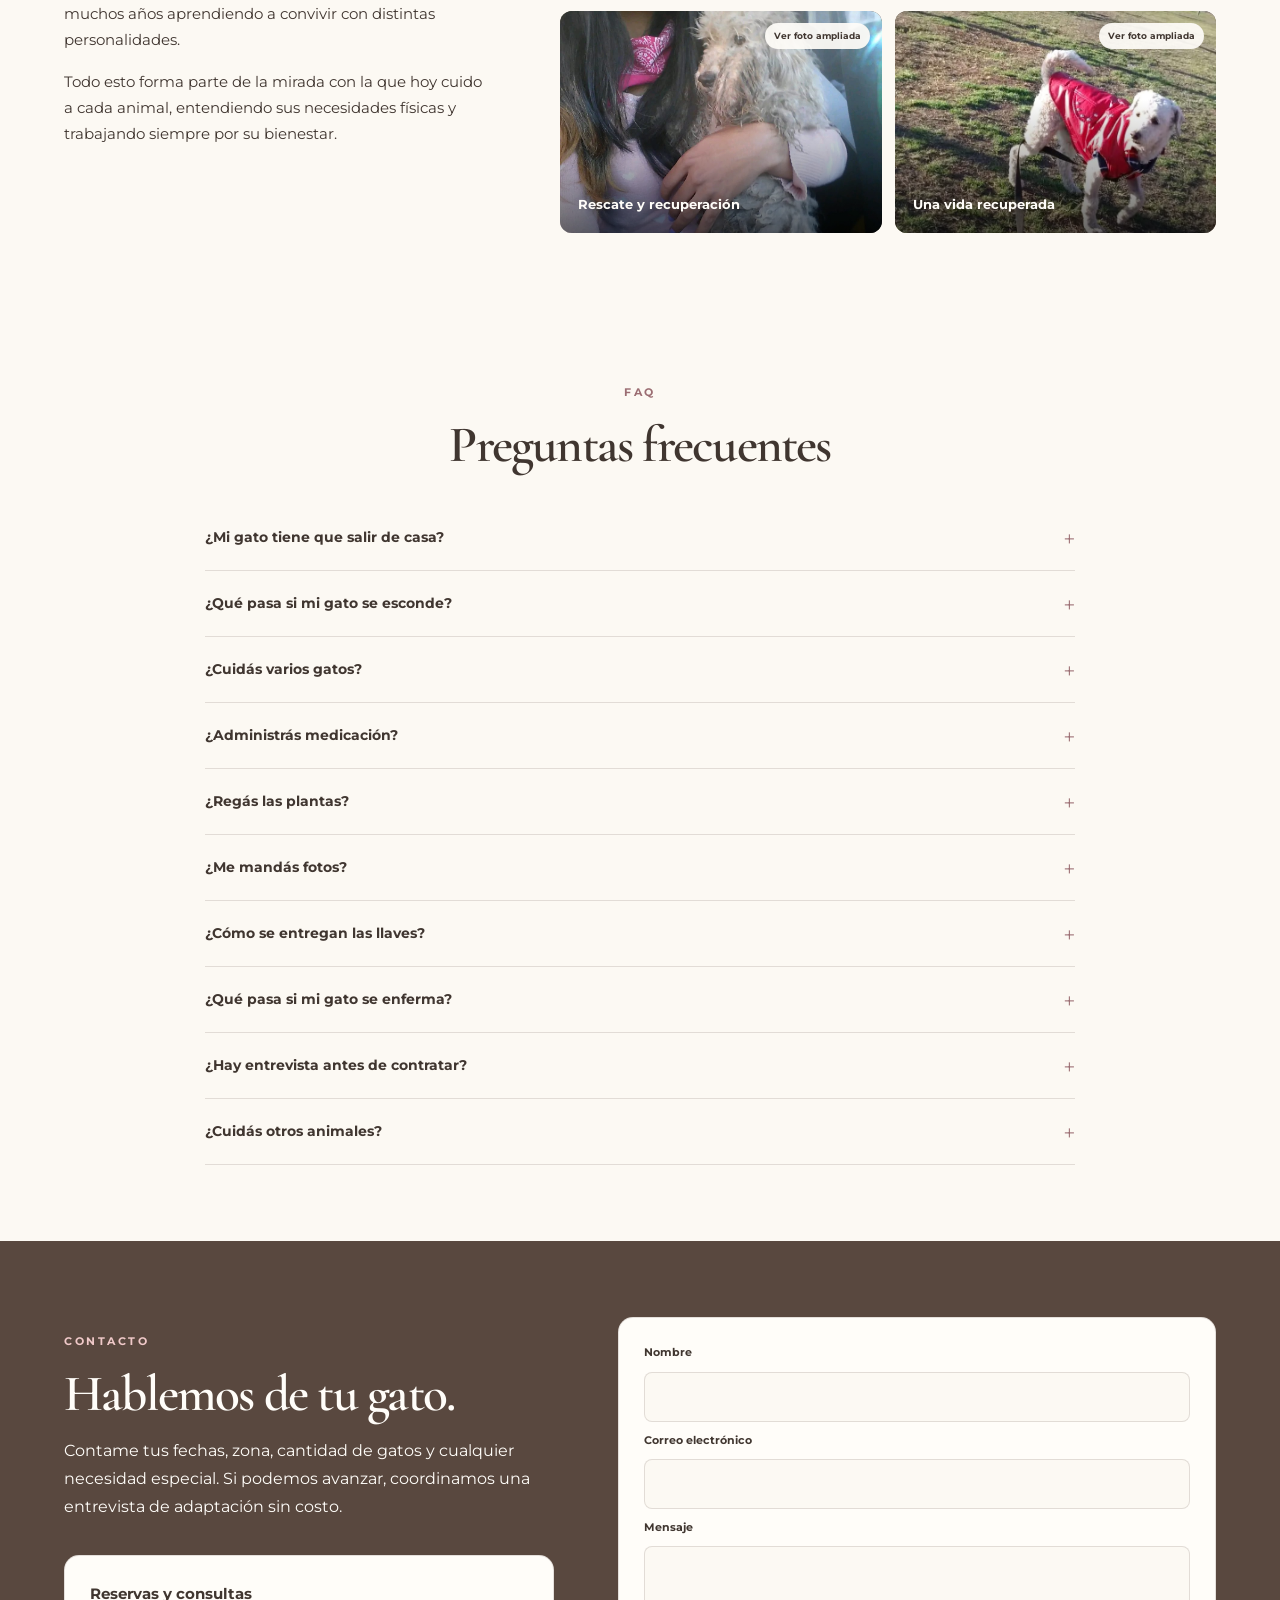
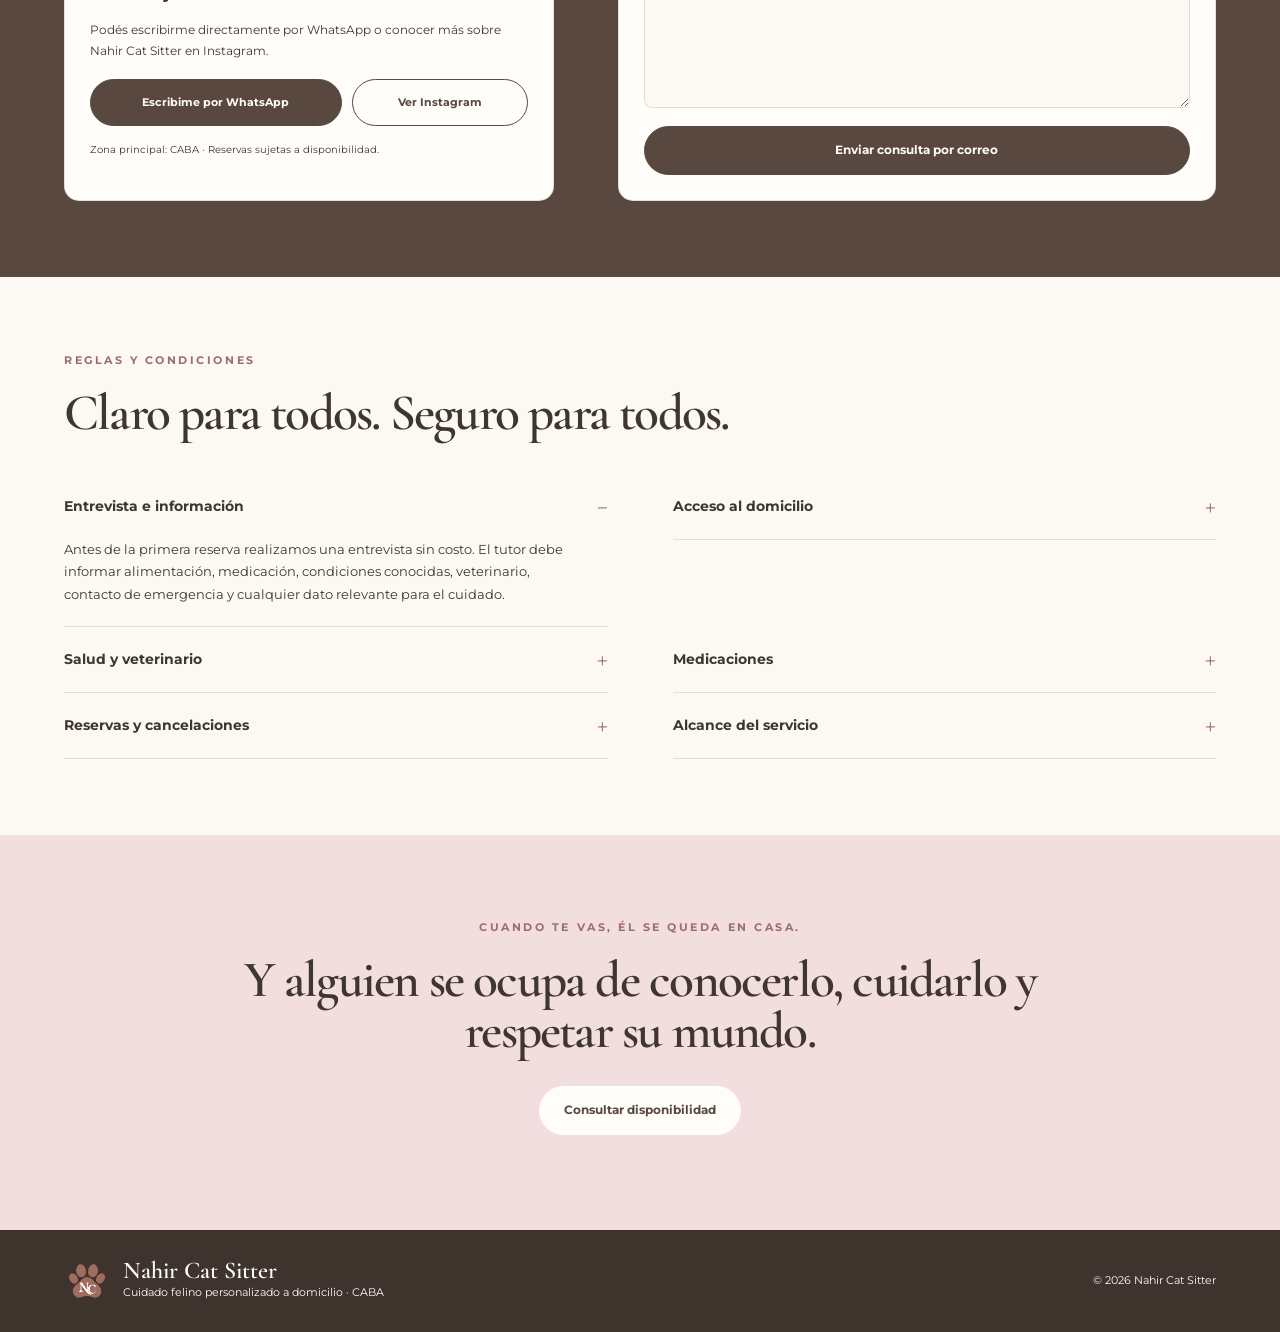
==== commit 265f0941: "Add subtle glow and text glint to header brand" ====
--- a/index.html
+++ b/index.html
@@ -25,11 +25,11 @@
   <link rel="preconnect" href="https://fonts.googleapis.com">
   <link rel="preconnect" href="https://fonts.gstatic.com" crossorigin>
   <link href="https://fonts.googleapis.com/css2?family=Cormorant+Garamond:wght@500;600;700&family=Montserrat:wght@400;500;600;700&display=swap" rel="stylesheet">
-  <link rel="stylesheet" href="styles.css?v=3">
+  <link rel="stylesheet" href="styles.css?v=4">
 </head>
 <body>
 <header class="site-header">
-  <a class="brand" href="#inicio" aria-label="Nahir Cat Sitter"><img src="assets/paw-nc-transparent.png" width="36" height="36" alt="">Nahir <span>Cat Sitter</span></a>
+  <a class="brand" href="#inicio" aria-label="Nahir Cat Sitter"><img src="assets/paw-nc-transparent.png" width="36" height="36" alt=""><span class="brand-name">Nahir</span><span class="brand-subtitle">Cat Sitter</span></a>
   <button class="menu-toggle" type="button" aria-label="Abrir menú" aria-controls="main-nav" aria-expanded="false"><span></span><span></span></button>
   <nav class="nav" id="main-nav" aria-label="Navegación principal">
     <a href="#sobre-mi">Sobre mí</a>
--- a/styles.css
+++ b/styles.css
@@ -26,8 +26,10 @@
 
 .site-header { position: sticky; top: 0; z-index: 30; display: flex; align-items: center; justify-content: space-between; height: 76px; padding: 0 max(5vw, calc((100vw - 1280px)/2)); background: rgba(252,249,243,.96); border-bottom: 1px solid var(--line); backdrop-filter: blur(16px); }
 .brand { display: inline-flex; align-items: center; gap: 8px; text-decoration: none; white-space: nowrap; font: 700 34px/.8 var(--display); letter-spacing: -.035em; }
-.brand img { flex: none; width: 36px; height: 36px; object-fit: contain; }
-.brand span { font: 700 10px/1 var(--body); text-transform: uppercase; letter-spacing: .18em; }
+.brand img { flex: none; width: 36px; height: 36px; object-fit: contain; animation: brand-paw-glow 7s ease-in-out infinite; }
+.brand-name { color: var(--deep); background: linear-gradient(105deg, var(--deep) 37%, #b48b8d 50%, var(--deep) 63%); background-size: 240% 100%; background-position: 100% 0; background-clip: text; -webkit-background-clip: text; -webkit-text-fill-color: transparent; animation: brand-text-glint 7s ease-in-out infinite; }
+.brand-subtitle { font: 700 10px/1 var(--body); text-transform: uppercase; letter-spacing: .18em; transition: color .25s; }
+.brand:hover .brand-subtitle, .brand:focus-visible .brand-subtitle { color: var(--rose); }
 .nav { display: flex; align-items: center; gap: clamp(17px,2vw,34px); }
 .nav a { text-decoration: none; font-size: 12px; font-weight: 700; line-height: 1.3; transition: color .2s; }
 .nav a:hover { color: var(--rose); }
@@ -212,7 +214,7 @@
   .site-header { height: 67px; padding: 0 22px; }
   .brand { font-size: 29px; }
   .brand img { width: 30px; height: 30px; }
-  .brand span { font-size: 9px; }
+  .brand-subtitle { font-size: 9px; }
   .menu-toggle { display: flex; flex-direction: column; justify-content: center; gap: 6px; width: 40px; height: 40px; padding: 7px; border: 0; background: transparent; }
   .menu-toggle span { display: block; width: 23px; height: 2px; background: var(--deep); border-radius: 4px; transition: transform .2s; }
   .menu-toggle[aria-expanded="true"] span:first-child { transform: translateY(4px) rotate(45deg); }
@@ -336,7 +338,18 @@
   96%, 100% { opacity: 0; transform: scale(1.2); }
 }
 
+@keyframes brand-paw-glow {
+  0%, 64%, 100% { transform: scale(1); filter: brightness(1) drop-shadow(0 0 0 transparent); }
+  73% { transform: scale(1.06); filter: brightness(1.2) drop-shadow(0 0 5px rgba(155,109,114,.5)); }
+  82% { transform: scale(1); filter: brightness(1) drop-shadow(0 0 0 transparent); }
+}
+@keyframes brand-text-glint {
+  0%, 55%, 100% { background-position: 100% 0; }
+  78% { background-position: 0 0; }
+}
+
 @media (prefers-reduced-motion: reduce) {
   html { scroll-behavior: auto; }
   *,*::before,*::after { animation-duration: .01ms !important; transition-duration: .01ms !important; }
-}
+  .brand img, .brand-name { animation: none !important; }
+}
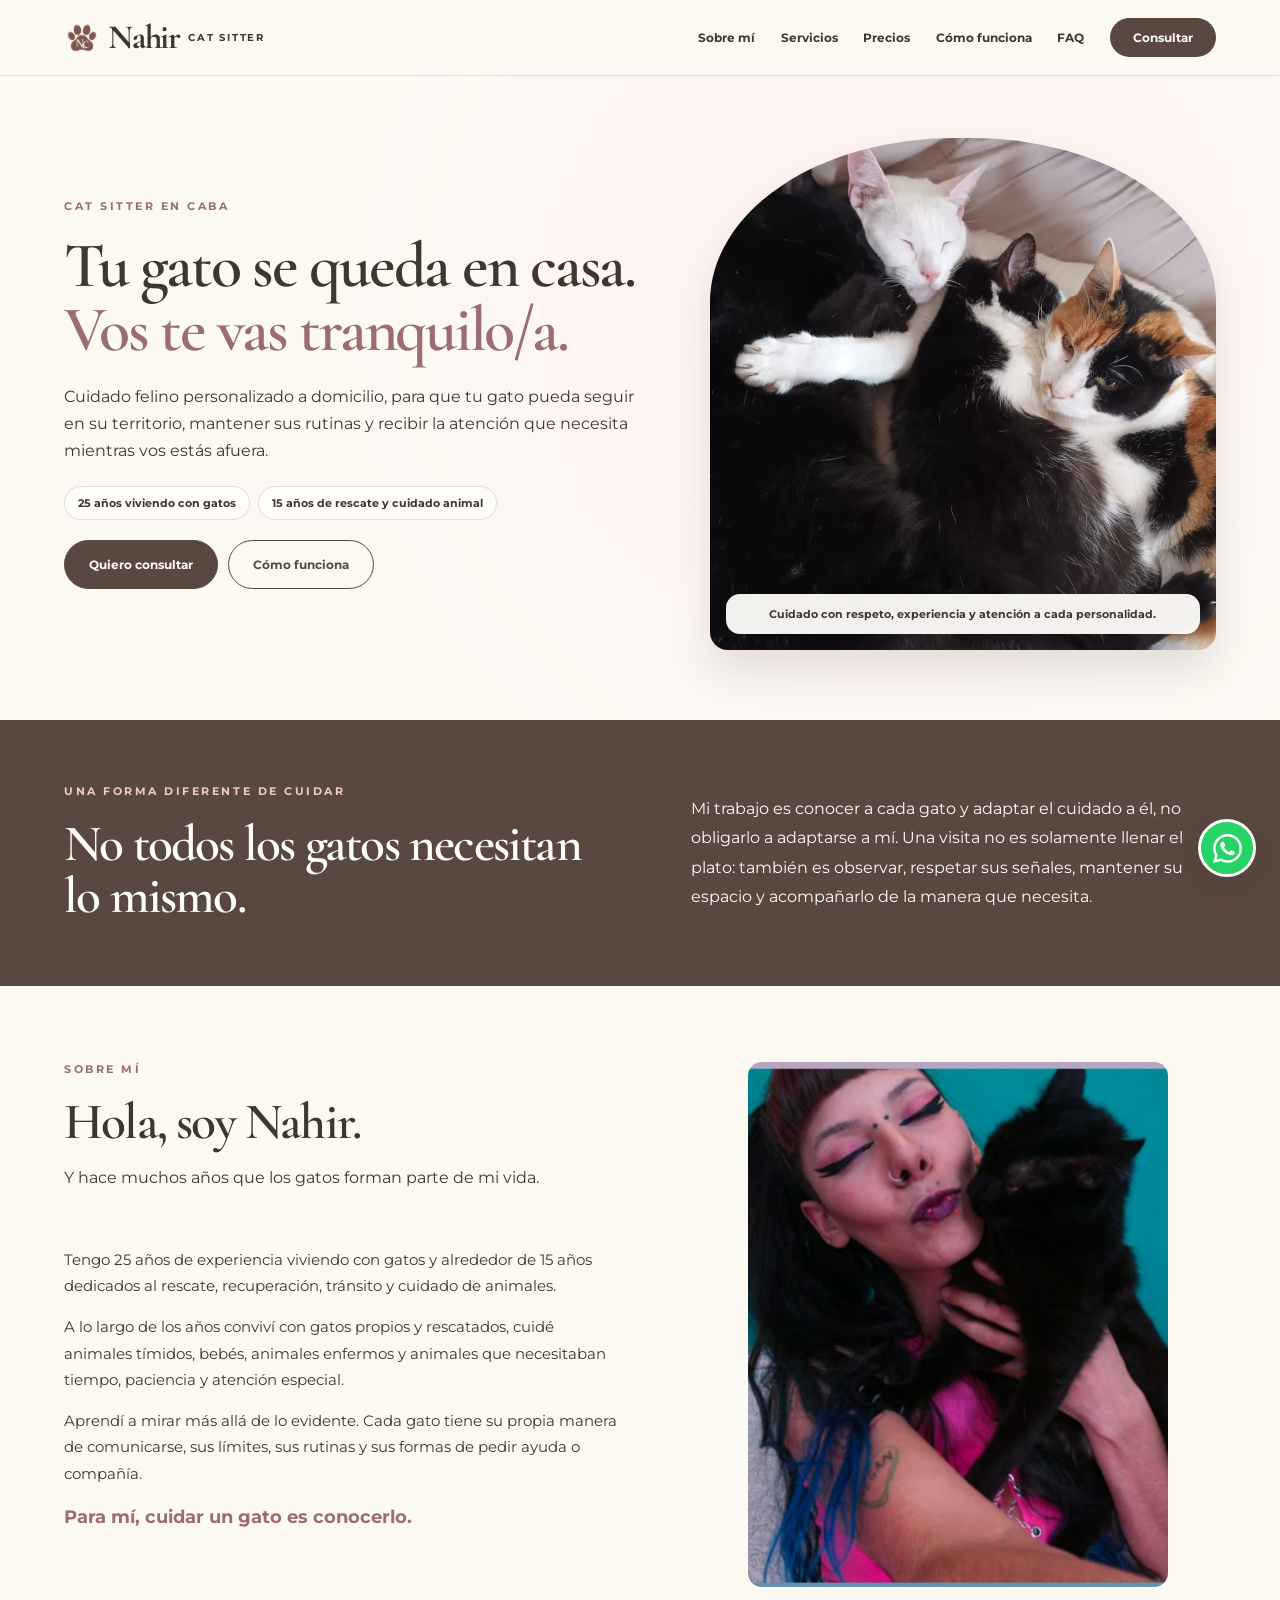
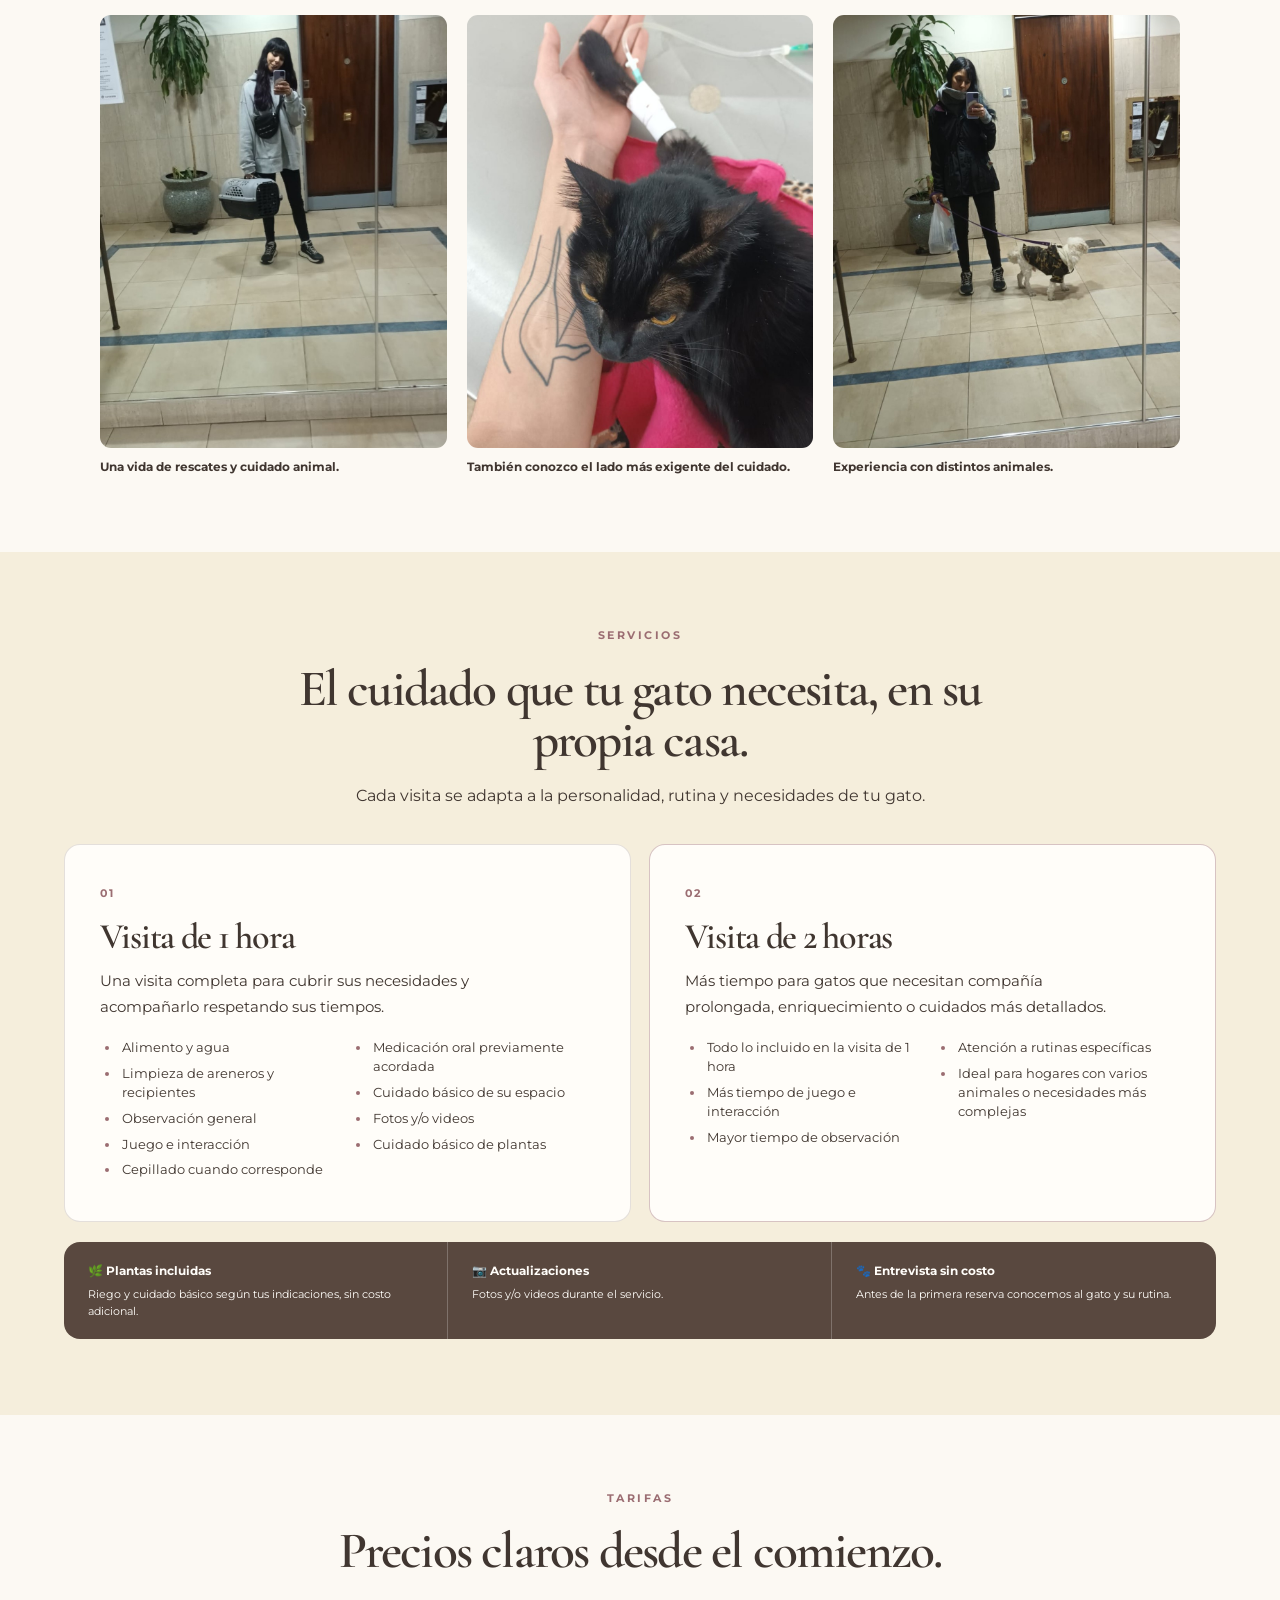
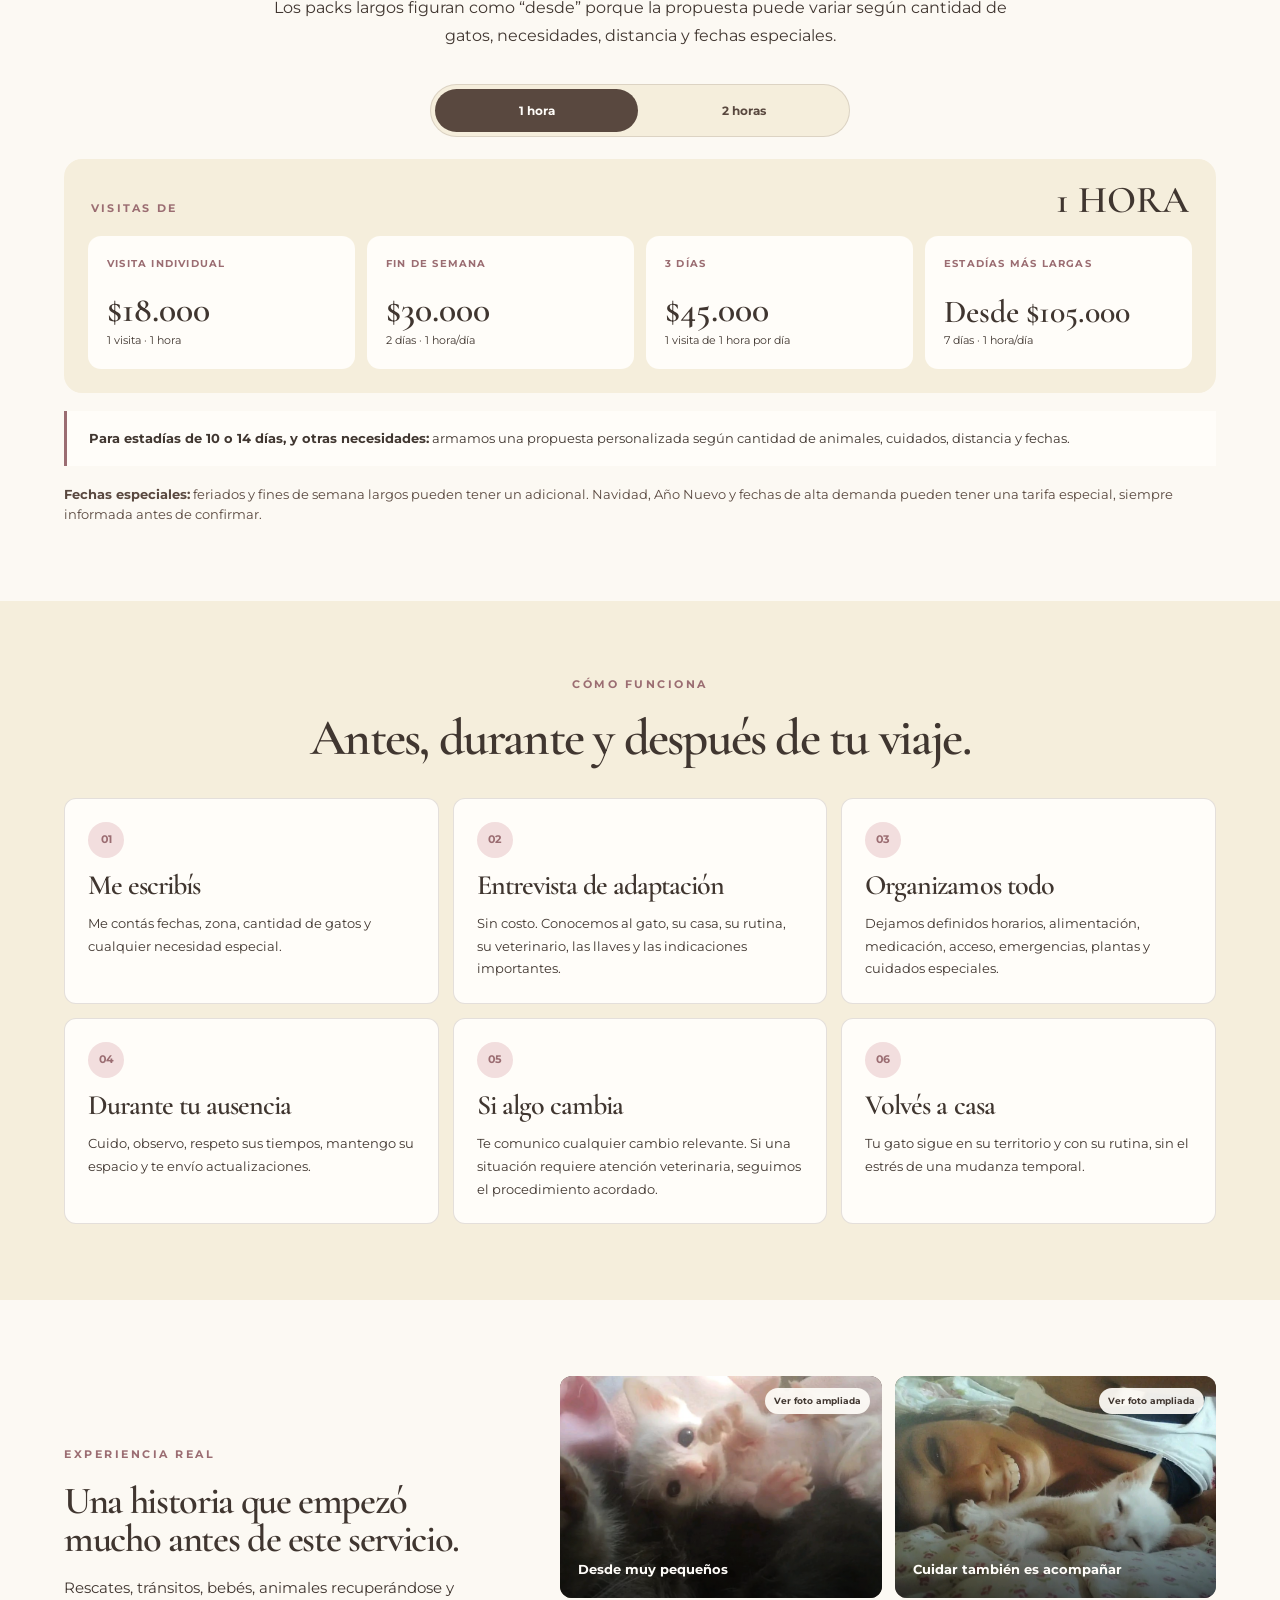
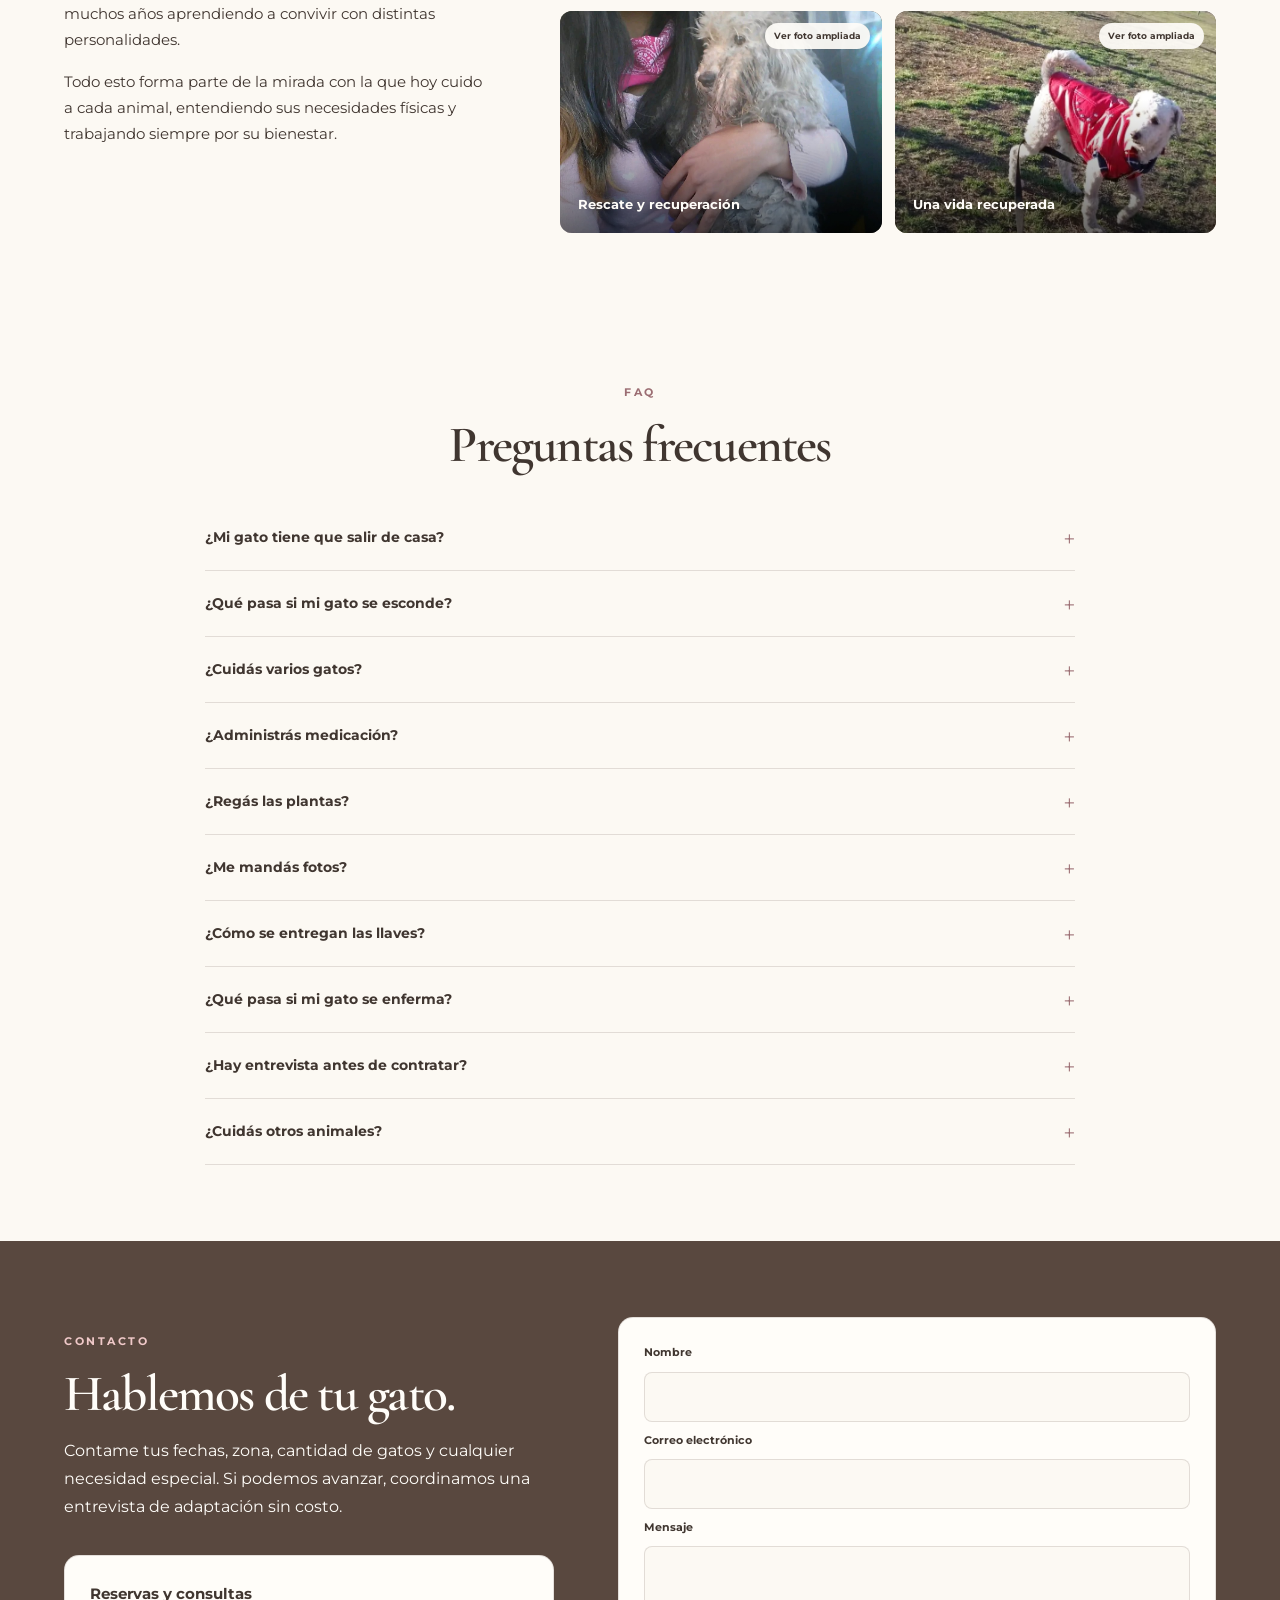
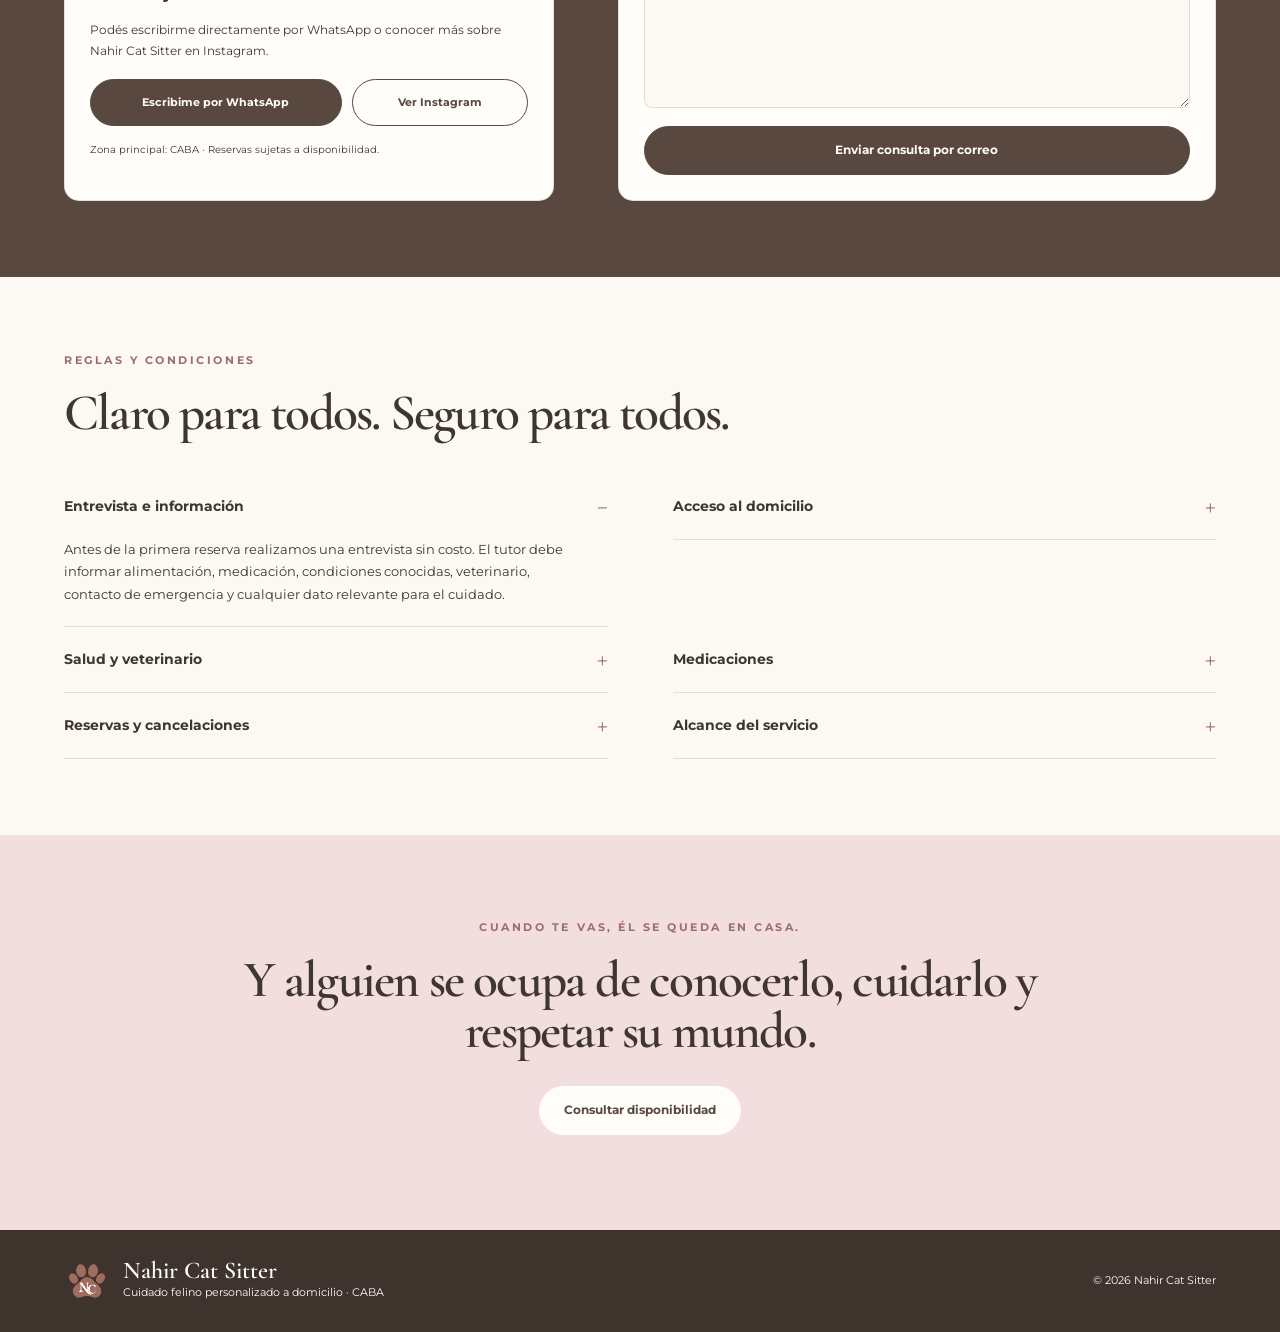
==== commit b74c413b: "Make header brand glow clearly visible" ====
--- a/index.html
+++ b/index.html
@@ -25,11 +25,11 @@
   <link rel="preconnect" href="https://fonts.googleapis.com">
   <link rel="preconnect" href="https://fonts.gstatic.com" crossorigin>
   <link href="https://fonts.googleapis.com/css2?family=Cormorant+Garamond:wght@500;600;700&family=Montserrat:wght@400;500;600;700&display=swap" rel="stylesheet">
-  <link rel="stylesheet" href="styles.css?v=4">
+  <link rel="stylesheet" href="styles.css?v=5">
 </head>
 <body>
 <header class="site-header">
-  <a class="brand" href="#inicio" aria-label="Nahir Cat Sitter"><img src="assets/paw-nc-transparent.png" width="36" height="36" alt=""><span class="brand-name">Nahir</span><span class="brand-subtitle">Cat Sitter</span></a>
+  <a class="brand" href="#inicio" aria-label="Nahir Cat Sitter"><span class="brand-mark" aria-hidden="true"><img src="assets/paw-nc-transparent.png" width="36" height="36" alt=""></span><span class="brand-name">Nahir</span><span class="brand-subtitle">Cat Sitter</span></a>
   <button class="menu-toggle" type="button" aria-label="Abrir menú" aria-controls="main-nav" aria-expanded="false"><span></span><span></span></button>
   <nav class="nav" id="main-nav" aria-label="Navegación principal">
     <a href="#sobre-mi">Sobre mí</a>
--- a/styles.css
+++ b/styles.css
@@ -26,10 +26,15 @@
 
 .site-header { position: sticky; top: 0; z-index: 30; display: flex; align-items: center; justify-content: space-between; height: 76px; padding: 0 max(5vw, calc((100vw - 1280px)/2)); background: rgba(252,249,243,.96); border-bottom: 1px solid var(--line); backdrop-filter: blur(16px); }
 .brand { display: inline-flex; align-items: center; gap: 8px; text-decoration: none; white-space: nowrap; font: 700 34px/.8 var(--display); letter-spacing: -.035em; }
-.brand img { flex: none; width: 36px; height: 36px; object-fit: contain; animation: brand-paw-glow 7s ease-in-out infinite; }
-.brand-name { color: var(--deep); background: linear-gradient(105deg, var(--deep) 37%, #b48b8d 50%, var(--deep) 63%); background-size: 240% 100%; background-position: 100% 0; background-clip: text; -webkit-background-clip: text; -webkit-text-fill-color: transparent; animation: brand-text-glint 7s ease-in-out infinite; }
+.brand-mark { position: relative; display: grid; place-items: center; flex: none; width: 36px; height: 36px; }
+.brand-mark img { width: 100%; height: 100%; object-fit: contain; animation: brand-paw-glow 4.8s ease-in-out infinite; }
+.brand-mark::after { content: "✦"; position: absolute; top: -7px; right: -7px; color: var(--rose); font: 18px/1 Georgia, serif; opacity: 0; text-shadow: 0 0 8px rgba(155,109,114,.65); pointer-events: none; animation: brand-sparkle 4.8s ease-in-out infinite; }
+.brand-name { color: var(--deep); animation: brand-name-light 4.8s ease-in-out infinite; }
 .brand-subtitle { font: 700 10px/1 var(--body); text-transform: uppercase; letter-spacing: .18em; transition: color .25s; }
 .brand:hover .brand-subtitle, .brand:focus-visible .brand-subtitle { color: var(--rose); }
+.brand:hover .brand-mark img, .brand:focus-visible .brand-mark img { animation: none; transform: scale(1.08); filter: brightness(1.3) drop-shadow(0 0 9px rgba(155,109,114,.8)); }
+.brand:hover .brand-mark::after, .brand:focus-visible .brand-mark::after { animation: none; opacity: 1; }
+.brand:hover .brand-name, .brand:focus-visible .brand-name { animation: none; color: var(--rose); text-shadow: 0 0 10px rgba(155,109,114,.5); }
 .nav { display: flex; align-items: center; gap: clamp(17px,2vw,34px); }
 .nav a { text-decoration: none; font-size: 12px; font-weight: 700; line-height: 1.3; transition: color .2s; }
 .nav a:hover { color: var(--rose); }
@@ -213,7 +218,8 @@
   body { font-size: 14px; }
   .site-header { height: 67px; padding: 0 22px; }
   .brand { font-size: 29px; }
-  .brand img { width: 30px; height: 30px; }
+  .brand-mark { width: 30px; height: 30px; }
+  .brand-mark::after { top: -6px; right: -6px; font-size: 15px; }
   .brand-subtitle { font-size: 9px; }
   .menu-toggle { display: flex; flex-direction: column; justify-content: center; gap: 6px; width: 40px; height: 40px; padding: 7px; border: 0; background: transparent; }
   .menu-toggle span { display: block; width: 23px; height: 2px; background: var(--deep); border-radius: 4px; transition: transform .2s; }
@@ -339,17 +345,20 @@
 }
 
 @keyframes brand-paw-glow {
-  0%, 64%, 100% { transform: scale(1); filter: brightness(1) drop-shadow(0 0 0 transparent); }
-  73% { transform: scale(1.06); filter: brightness(1.2) drop-shadow(0 0 5px rgba(155,109,114,.5)); }
-  82% { transform: scale(1); filter: brightness(1) drop-shadow(0 0 0 transparent); }
-}
-@keyframes brand-text-glint {
-  0%, 55%, 100% { background-position: 100% 0; }
-  78% { background-position: 0 0; }
+  0%, 54%, 76%, 100% { transform: scale(1); filter: brightness(1) drop-shadow(0 0 0 transparent); }
+  64% { transform: scale(1.1); filter: brightness(1.35) drop-shadow(0 0 10px rgba(155,109,114,.85)); }
+}
+@keyframes brand-sparkle {
+  0%, 54%, 76%, 100% { opacity: 0; transform: translateY(3px) scale(.4) rotate(-25deg); }
+  64% { opacity: 1; transform: translateY(0) scale(1) rotate(0); }
+}
+@keyframes brand-name-light {
+  0%, 54%, 76%, 100% { color: var(--deep); text-shadow: 0 0 0 transparent; }
+  64% { color: var(--rose); text-shadow: 0 0 10px rgba(155,109,114,.5); }
 }
 
 @media (prefers-reduced-motion: reduce) {
   html { scroll-behavior: auto; }
   *,*::before,*::after { animation-duration: .01ms !important; transition-duration: .01ms !important; }
-  .brand img, .brand-name { animation: none !important; }
-}
+  .brand-mark img, .brand-mark::after, .brand-name { animation: none !important; }
+}
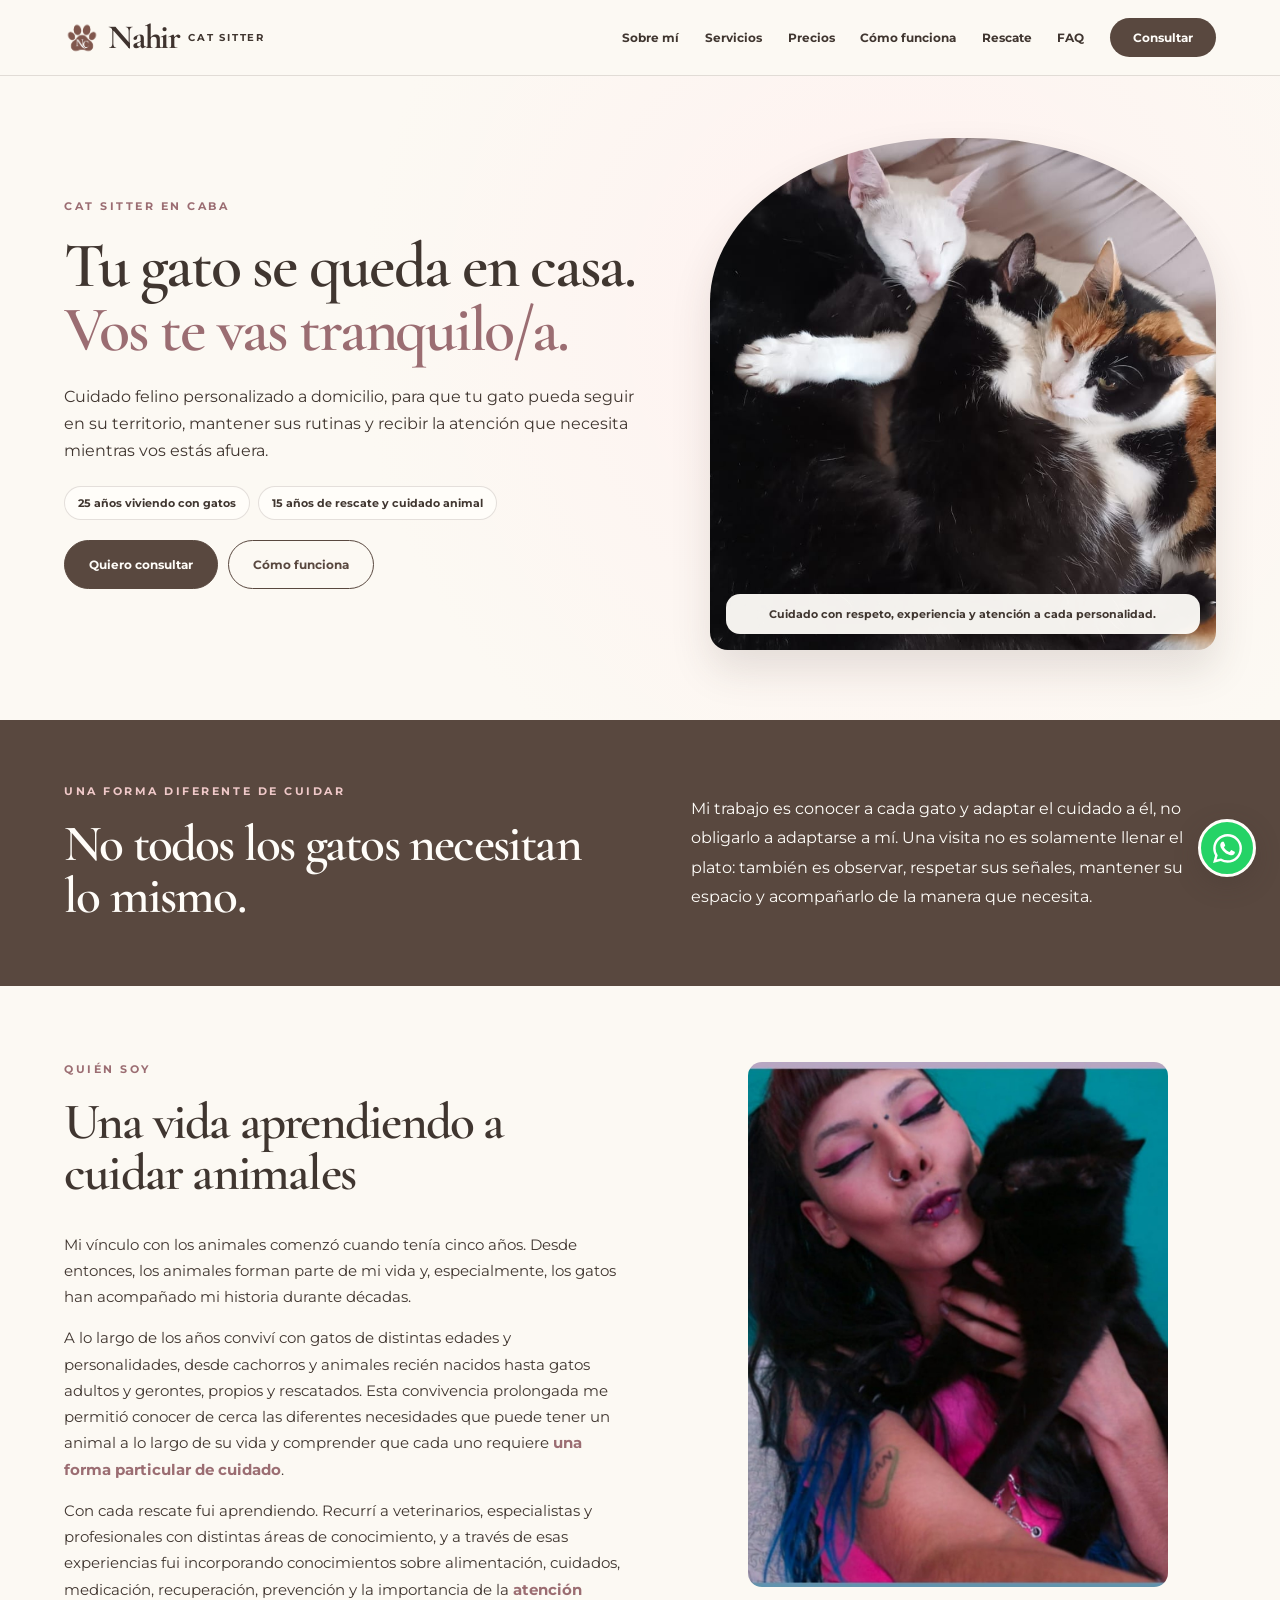
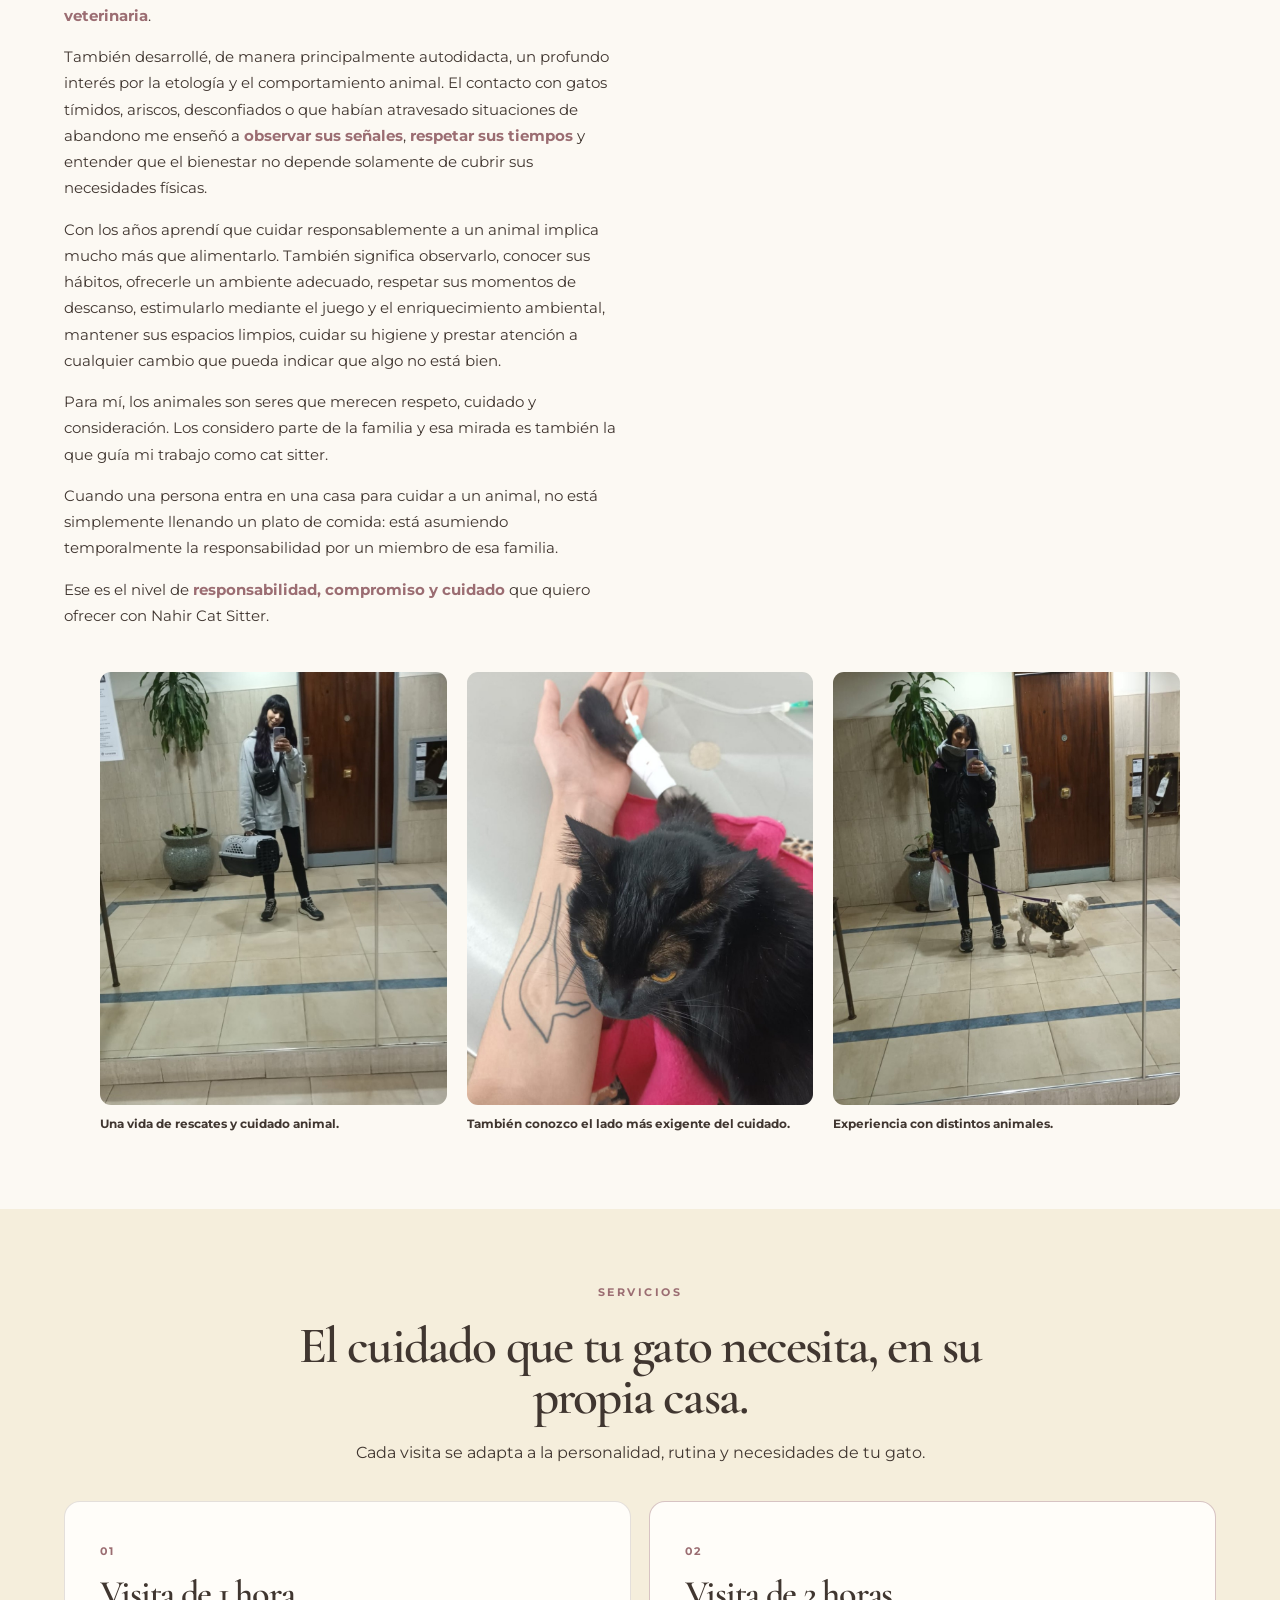
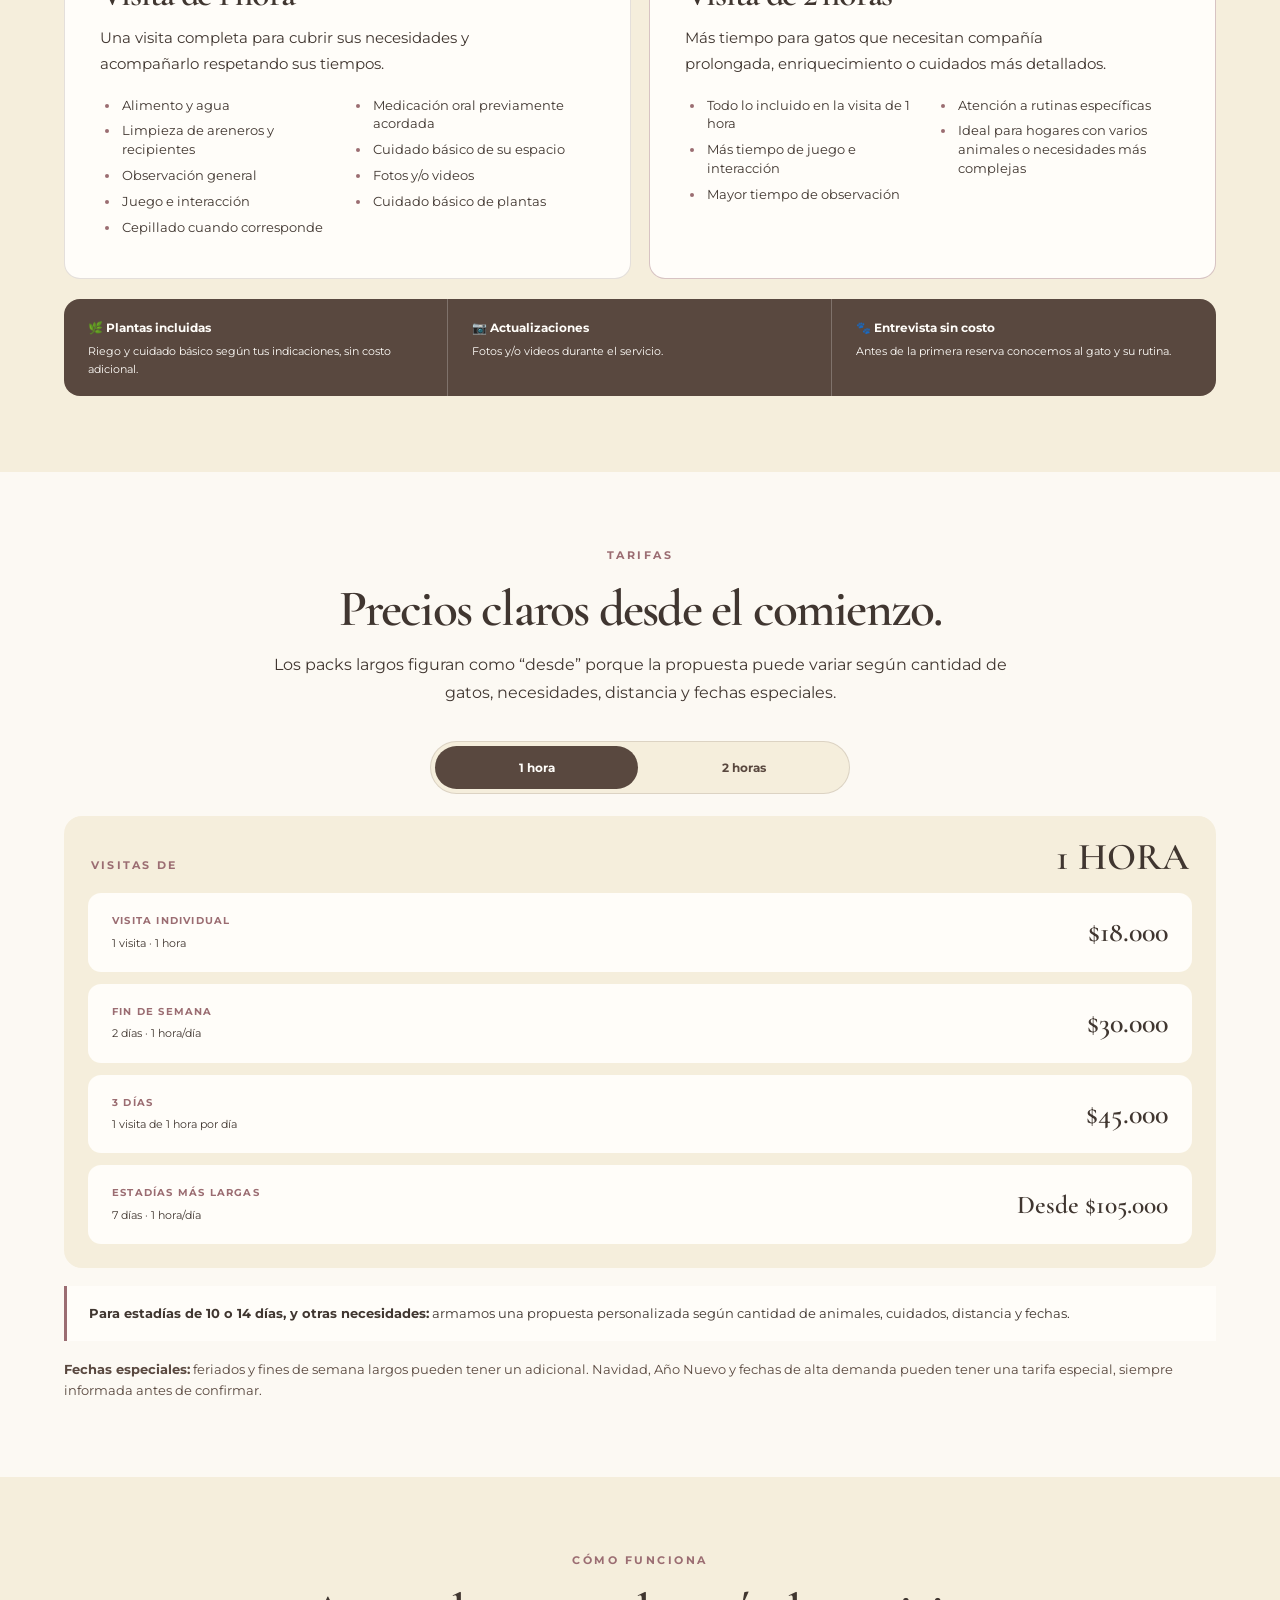
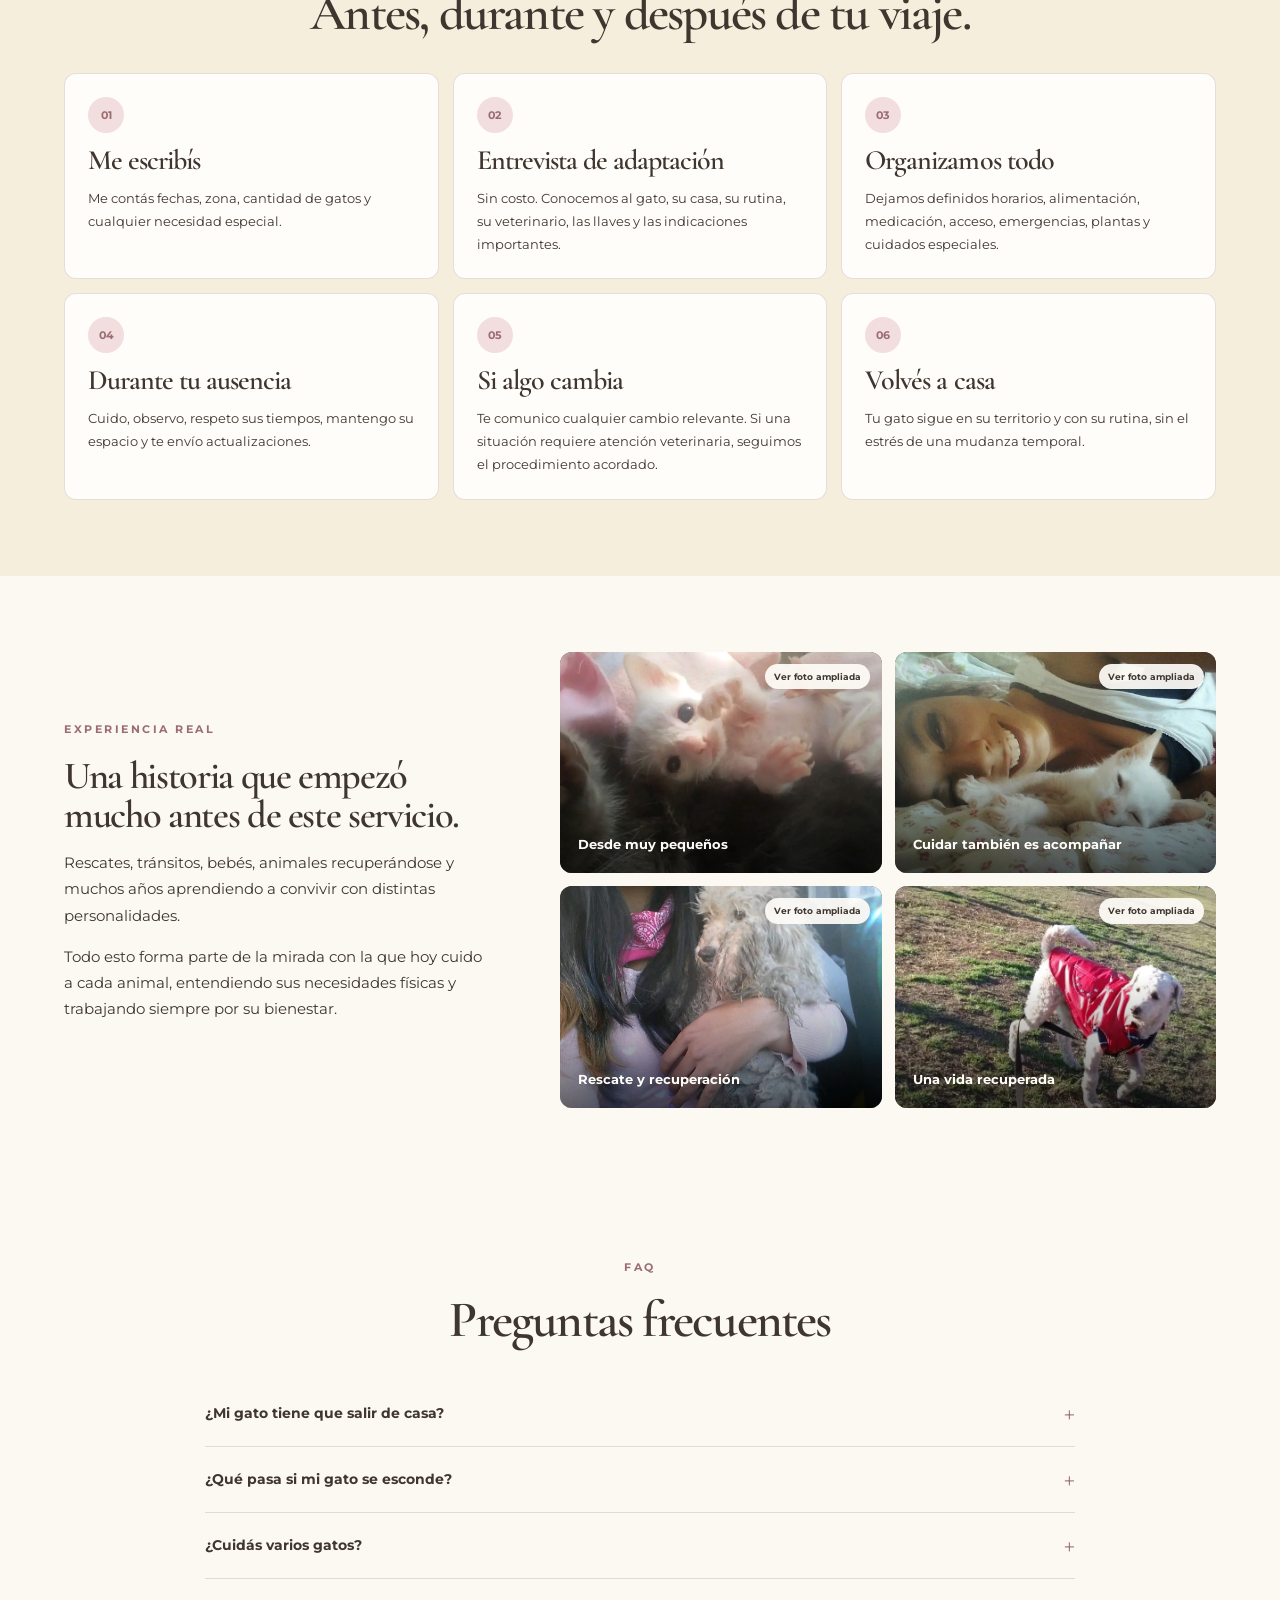
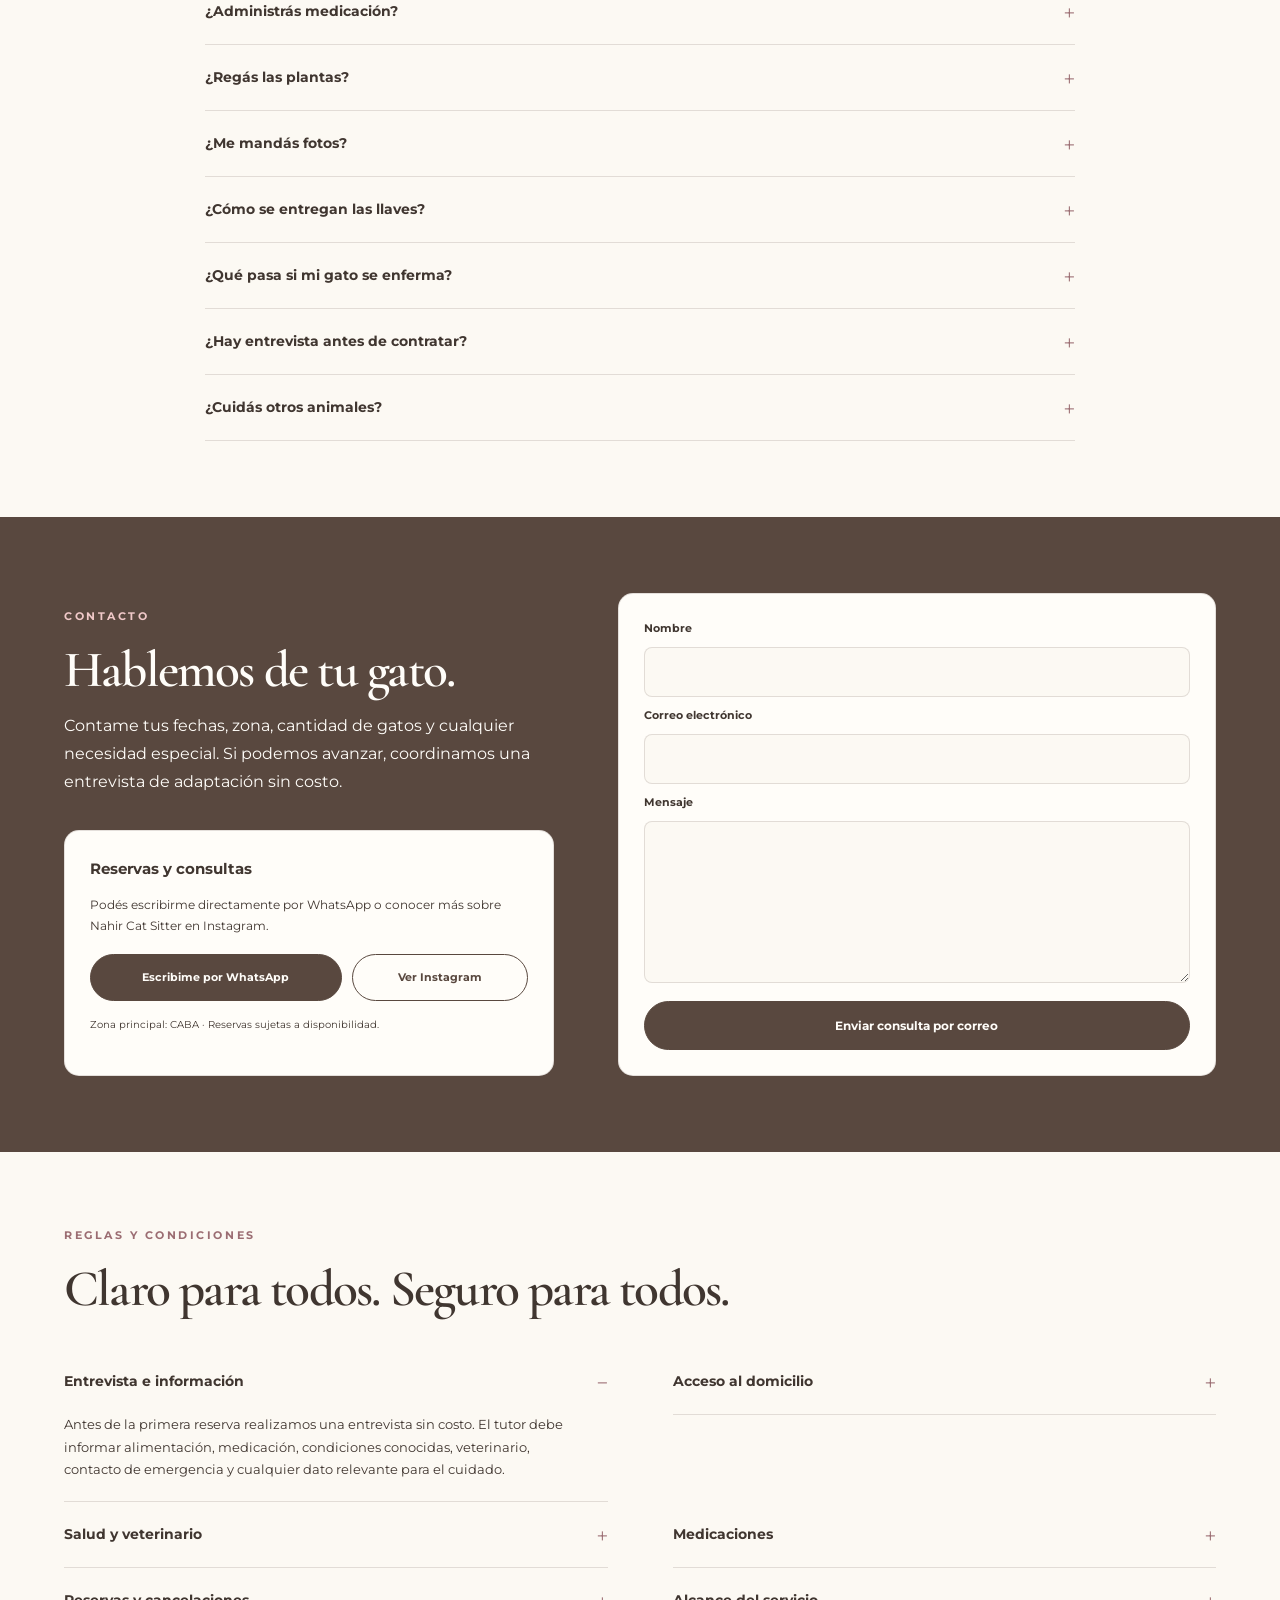
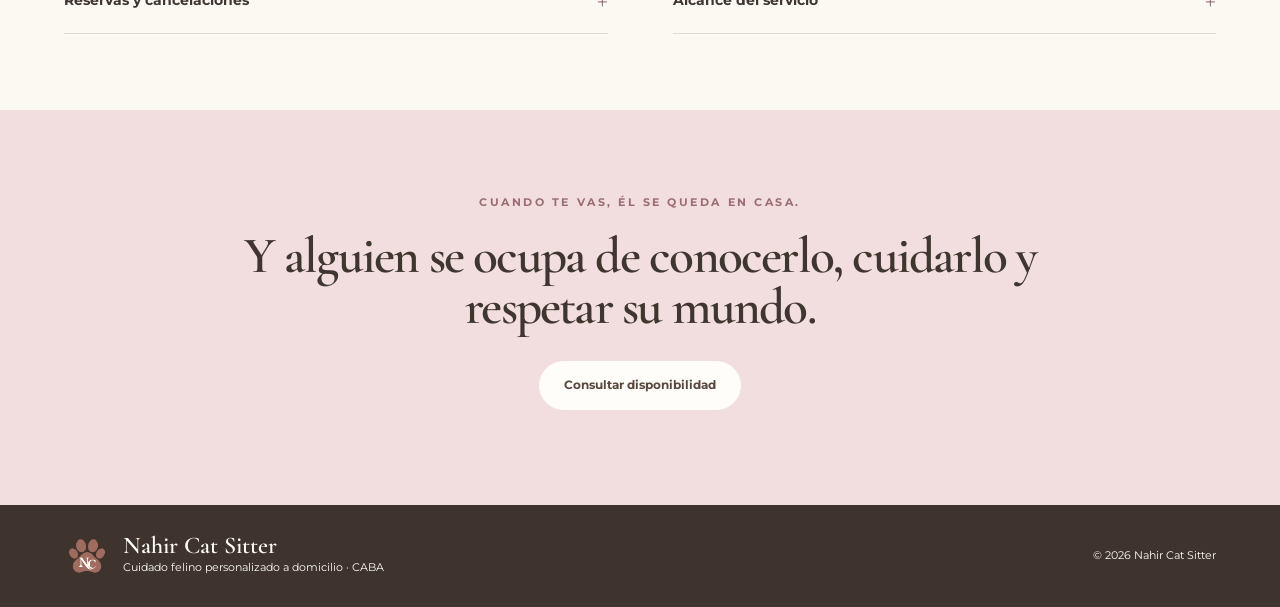
==== commit 4d606528: "Add standalone Rescate y Adaptacion page and update Sobre mi Move the rescue/adoption story out to i" ====
--- a/index.html
+++ b/index.html
@@ -25,7 +25,7 @@
   <link rel="preconnect" href="https://fonts.googleapis.com">
   <link rel="preconnect" href="https://fonts.gstatic.com" crossorigin>
   <link href="https://fonts.googleapis.com/css2?family=Cormorant+Garamond:wght@500;600;700&family=Montserrat:wght@400;500;600;700&display=swap" rel="stylesheet">
-  <link rel="stylesheet" href="styles.css?v=5">
+  <link rel="stylesheet" href="styles.css?v=8">
 </head>
 <body>
 <header class="site-header">
@@ -36,6 +36,7 @@
     <a href="#servicios">Servicios</a>
     <a href="#precios">Precios</a>
     <a href="#como-funciona">Cómo funciona</a>
+    <a href="rescate.html">Rescate</a>
     <a href="#faq">FAQ</a>
     <a class="nav-cta" href="#contacto">Consultar</a>
   </nav>
@@ -72,17 +73,20 @@
 
 <section id="sobre-mi" class="section about">
   <div class="section-heading">
-    <p class="eyebrow">SOBRE MÍ</p>
-    <h2>Hola, soy Nahir.</h2>
-    <p>Y hace muchos años que los gatos forman parte de mi vida.</p>
+    <p class="eyebrow">QUIÉN SOY</p>
+    <h2>Una vida aprendiendo a cuidar animales</h2>
   </div>
   <div class="about-grid">
     <div class="about-text">
-      <p>Tengo 25 años de experiencia viviendo con gatos y alrededor de 15 años dedicados al rescate, recuperación, tránsito y cuidado de animales.</p>
+      <p>Mi vínculo con los animales comenzó cuando tenía cinco años. Desde entonces, los animales forman parte de mi vida y, especialmente, los gatos han acompañado mi historia durante décadas.</p>
       <div class="about-more-text" id="about-more-text">
-        <p>A lo largo de los años conviví con gatos propios y rescatados, cuidé animales tímidos, bebés, animales enfermos y animales que necesitaban tiempo, paciencia y atención especial.</p>
-        <p>Aprendí a mirar más allá de lo evidente. Cada gato tiene su propia manera de comunicarse, sus límites, sus rutinas y sus formas de pedir ayuda o compañía.</p>
-        <p><strong>Para mí, cuidar un gato es conocerlo.</strong></p>
+        <p>A lo largo de los años conviví con gatos de distintas edades y personalidades, desde cachorros y animales recién nacidos hasta gatos adultos y gerontes, propios y rescatados. Esta convivencia prolongada me permitió conocer de cerca las diferentes necesidades que puede tener un animal a lo largo de su vida y comprender que cada uno requiere <span class="hl">una forma particular de cuidado</span>.</p>
+        <p>Con cada rescate fui aprendiendo. Recurrí a veterinarios, especialistas y profesionales con distintas áreas de conocimiento, y a través de esas experiencias fui incorporando conocimientos sobre alimentación, cuidados, medicación, recuperación, prevención y la importancia de la <span class="hl">atención veterinaria</span>.</p>
+        <p>También desarrollé, de manera principalmente autodidacta, un profundo interés por la etología y el comportamiento animal. El contacto con gatos tímidos, ariscos, desconfiados o que habían atravesado situaciones de abandono me enseñó a <span class="hl">observar sus señales</span>, <span class="hl">respetar sus tiempos</span> y entender que el bienestar no depende solamente de cubrir sus necesidades físicas.</p>
+        <p>Con los años aprendí que cuidar responsablemente a un animal implica mucho más que alimentarlo. También significa observarlo, conocer sus hábitos, ofrecerle un ambiente adecuado, respetar sus momentos de descanso, estimularlo mediante el juego y el enriquecimiento ambiental, mantener sus espacios limpios, cuidar su higiene y prestar atención a cualquier cambio que pueda indicar que algo no está bien.</p>
+        <p>Para mí, los animales son seres que merecen respeto, cuidado y consideración. Los considero parte de la familia y esa mirada es también la que guía mi trabajo como cat sitter.</p>
+        <p>Cuando una persona entra en una casa para cuidar a un animal, no está simplemente llenando un plato de comida: está asumiendo temporalmente la responsabilidad por un miembro de esa familia.</p>
+        <p>Ese es el nivel de <span class="hl">responsabilidad, compromiso y cuidado</span> que quiero ofrecer con Nahir Cat Sitter.</p>
       </div>
     </div>
     <div class="about-photo" id="about-photo">
@@ -156,30 +160,20 @@
   <div class="price-columns">
     <div class="price-column active" id="price-one" role="tabpanel" aria-labelledby="price-tab-one">
       <div class="price-column-head"><span>VISITAS DE</span><strong>1 HORA</strong></div>
-      <div class="price-track carousel-track" id="price-track-one">
+      <div class="price-track">
       <div class="price-card"><span>Visita individual</span><strong>$18.000</strong><small>1 visita · 1 hora</small></div>
       <div class="price-card"><span>Fin de semana</span><strong>$30.000</strong><small>2 días · 1 hora/día</small></div>
       <div class="price-card"><span>3 días</span><strong>$45.000</strong><small>1 visita de 1 hora por día</small></div>
       <div class="price-card long-pack"><span>Estadías más largas</span><strong>Desde $105.000</strong><small>7 días · 1 hora/día</small></div>
       </div>
-      <div class="carousel-controls price-controls">
-        <button type="button" class="carousel-arrow" data-carousel-prev="price-track-one" aria-label="Precio anterior">←</button>
-        <span class="carousel-count" data-carousel-count="price-track-one" aria-live="polite">1 / 4</span>
-        <button type="button" class="carousel-arrow" data-carousel-next="price-track-one" aria-label="Precio siguiente">→</button>
-      </div>
     </div>
     <div class="price-column" id="price-two" role="tabpanel" aria-labelledby="price-tab-two">
       <div class="price-column-head"><span>VISITAS DE</span><strong>2 HORAS</strong></div>
-      <div class="price-track carousel-track" id="price-track-two">
+      <div class="price-track">
       <div class="price-card"><span>Visita individual</span><strong>$25.000</strong><small>1 visita · 2 horas</small></div>
       <div class="price-card"><span>Fin de semana</span><strong>$45.000</strong><small>2 días · 2 horas/día</small></div>
       <div class="price-card"><span>3 días</span><strong>$60.000</strong><small>1 visita de 2 horas por día</small></div>
       <div class="price-card long-pack"><span>Estadías más largas</span><strong>Desde $150.000</strong><small>7 días · 2 horas/día</small></div>
-      </div>
-      <div class="carousel-controls price-controls">
-        <button type="button" class="carousel-arrow" data-carousel-prev="price-track-two" aria-label="Precio anterior">←</button>
-        <span class="carousel-count" data-carousel-count="price-track-two" aria-live="polite">1 / 4</span>
-        <button type="button" class="carousel-arrow" data-carousel-next="price-track-two" aria-label="Precio siguiente">→</button>
       </div>
     </div>
   </div>
--- a/styles.css
+++ b/styles.css
@@ -86,6 +86,7 @@
 .about-text { grid-column: 1; grid-row: 2; max-width: 580px; font-size: 15px; }
 .about-text p { margin-bottom: 15px; }
 .about-text strong { color: var(--rose); font-size: 18px; }
+.hl { color: var(--rose); font-weight: 700; }
 .about-toggle { display: none; }
 .about-photo { grid-column: 2; grid-row: 1 / 3; justify-self: center; width: min(100%,420px); aspect-ratio: 4 / 5; overflow: hidden; border-radius: 14px; }
 .about-photo img { width: 100%; height: 100%; object-fit: contain; object-position: center; }
@@ -120,12 +121,12 @@
 .price-column-head { display: flex; align-items: baseline; justify-content: space-between; gap: 12px; padding: 0 3px 18px; }
 .price-column-head span { color: var(--rose); font-size: 11px; font-weight: 700; letter-spacing: .2em; white-space: nowrap; }
 .price-column-head strong { font: 600 38px/.9 var(--display); white-space: nowrap; }
-.price-track { display: grid; grid-template-columns: repeat(4,minmax(0,1fr)); gap: 12px; }
-.price-card { display: flex; flex-direction: column; min-width: 0; min-height: 133px; padding: 19px; background: var(--white); border-radius: 13px; }
-.price-card span { font-size: 10px; font-weight: 700; letter-spacing: .12em; text-transform: uppercase; color: var(--rose); }
-.price-card strong { margin: auto 0 4px; font: 600 clamp(25px,2.8vw,36px)/.94 var(--display); overflow-wrap: normal; }
-.price-card.long-pack strong { font-size: clamp(24px,2.5vw,32px); }
-.price-card small { font-size: 11px; }
+.price-track { display: flex; flex-direction: column; gap: 12px; }
+.price-card { display: grid; grid-template-columns: 1fr auto; align-items: center; column-gap: 20px; min-width: 0; padding: 19px 24px; background: var(--white); border-radius: 13px; }
+.price-card span { grid-column: 1; grid-row: 1; font-size: 10px; font-weight: 700; letter-spacing: .12em; text-transform: uppercase; color: var(--rose); }
+.price-card strong { grid-column: 2; grid-row: 1 / 3; justify-self: end; font: 600 clamp(25px,2.2vw,32px)/.94 var(--display); overflow-wrap: normal; white-space: nowrap; }
+.price-card.long-pack strong { font-size: clamp(22px,2vw,28px); }
+.price-card small { grid-column: 1; grid-row: 2; margin-top: 4px; font-size: 11px; }
 .longer-stays, .price-note { max-width: 1280px; margin: 18px auto 0; font-size: 13px; line-height: 1.6; }
 .longer-stays { padding: 17px 22px; border-left: 3px solid var(--rose); background: var(--white); }
 .price-note { color: var(--brown); }
@@ -261,7 +262,7 @@
   .about-toggle::before { content: ""; position: absolute; inset: 2px; border: 1px solid currentColor; border-radius: 50%; opacity: 0; animation: paw-halo 2.7s ease-out infinite; pointer-events: none; }
   .about.expanded .about-toggle svg, .about.expanded .about-toggle::before { animation: none; }
   .about-more-text { max-height: 0; overflow: hidden; opacity: 0; visibility: hidden; transition: max-height .6s ease, opacity .4s ease, margin .6s ease, visibility 0s linear .6s; }
-  .about.expanded .about-more-text { max-height: 700px; margin-top: 19px; opacity: 1; visibility: visible; transition: max-height .6s ease, opacity .4s ease, margin .6s ease; }
+  .about.expanded .about-more-text { max-height: 2000px; margin-top: 19px; opacity: 1; visibility: visible; transition: max-height .6s ease, opacity .4s ease, margin .6s ease; }
   .about:not(.expanded) .about-photo, .about:not(.expanded) .about-controls, .about:not(.expanded) .story-gallery { display: none; }
   .about.expanded .about-photo, .about.expanded .about-controls, .about.expanded .story-gallery { animation: about-unfold .4s ease-out both; }
   .about-photo { width: min(100%,360px); height: auto; margin: 0 auto; border-radius: 12px; }
@@ -270,6 +271,7 @@
   .story-gallery { margin-top: 13px; }
   .story-gallery figure { flex: 0 0 min(72vw,300px); scroll-snap-align: start; }
   .story-gallery img { aspect-ratio: 4 / 5; }
+  #sobre-mi .section-heading h2 { font-size: clamp(26px,7.2vw,42px); }
   #servicios .section-heading h2 { font-size: clamp(24px,6.8vw,42px); }
   #precios .section-heading h2 { font-size: clamp(22.5px,6vw,40px); white-space: nowrap; letter-spacing: -.045em; }
   .experience-copy h2 { font-size: clamp(23px,6.5vw,38px); }
@@ -297,11 +299,10 @@
   .price-column.active { display: block; }
   .price-column-head { padding: 0 5px 15px; }
   .price-column-head strong { font-size: clamp(28px,8vw,34px); }
-  .price-track { display: flex; gap: 11px; padding: 0 1px; }
-  .price-card { flex: 0 0 min(74vw,290px); min-height: 140px; padding: 17px; scroll-snap-align: start; }
-  .price-card strong { font-size: 34px; }
-  .price-card.long-pack strong { font-size: 30px; }
-  .price-controls { justify-content: center; margin-top: 13px; }
+  .price-track { gap: 10px; }
+  .price-card { padding: 15px 17px; }
+  .price-card strong { font-size: clamp(22px,7vw,28px); }
+  .price-card.long-pack strong { font-size: clamp(19px,6vw,24px); }
   .longer-stays, .price-note { font-size: 12px; }
   .longer-stays { padding: 18px; }
   .steps { grid-template-columns: 1fr; gap: 0; }
